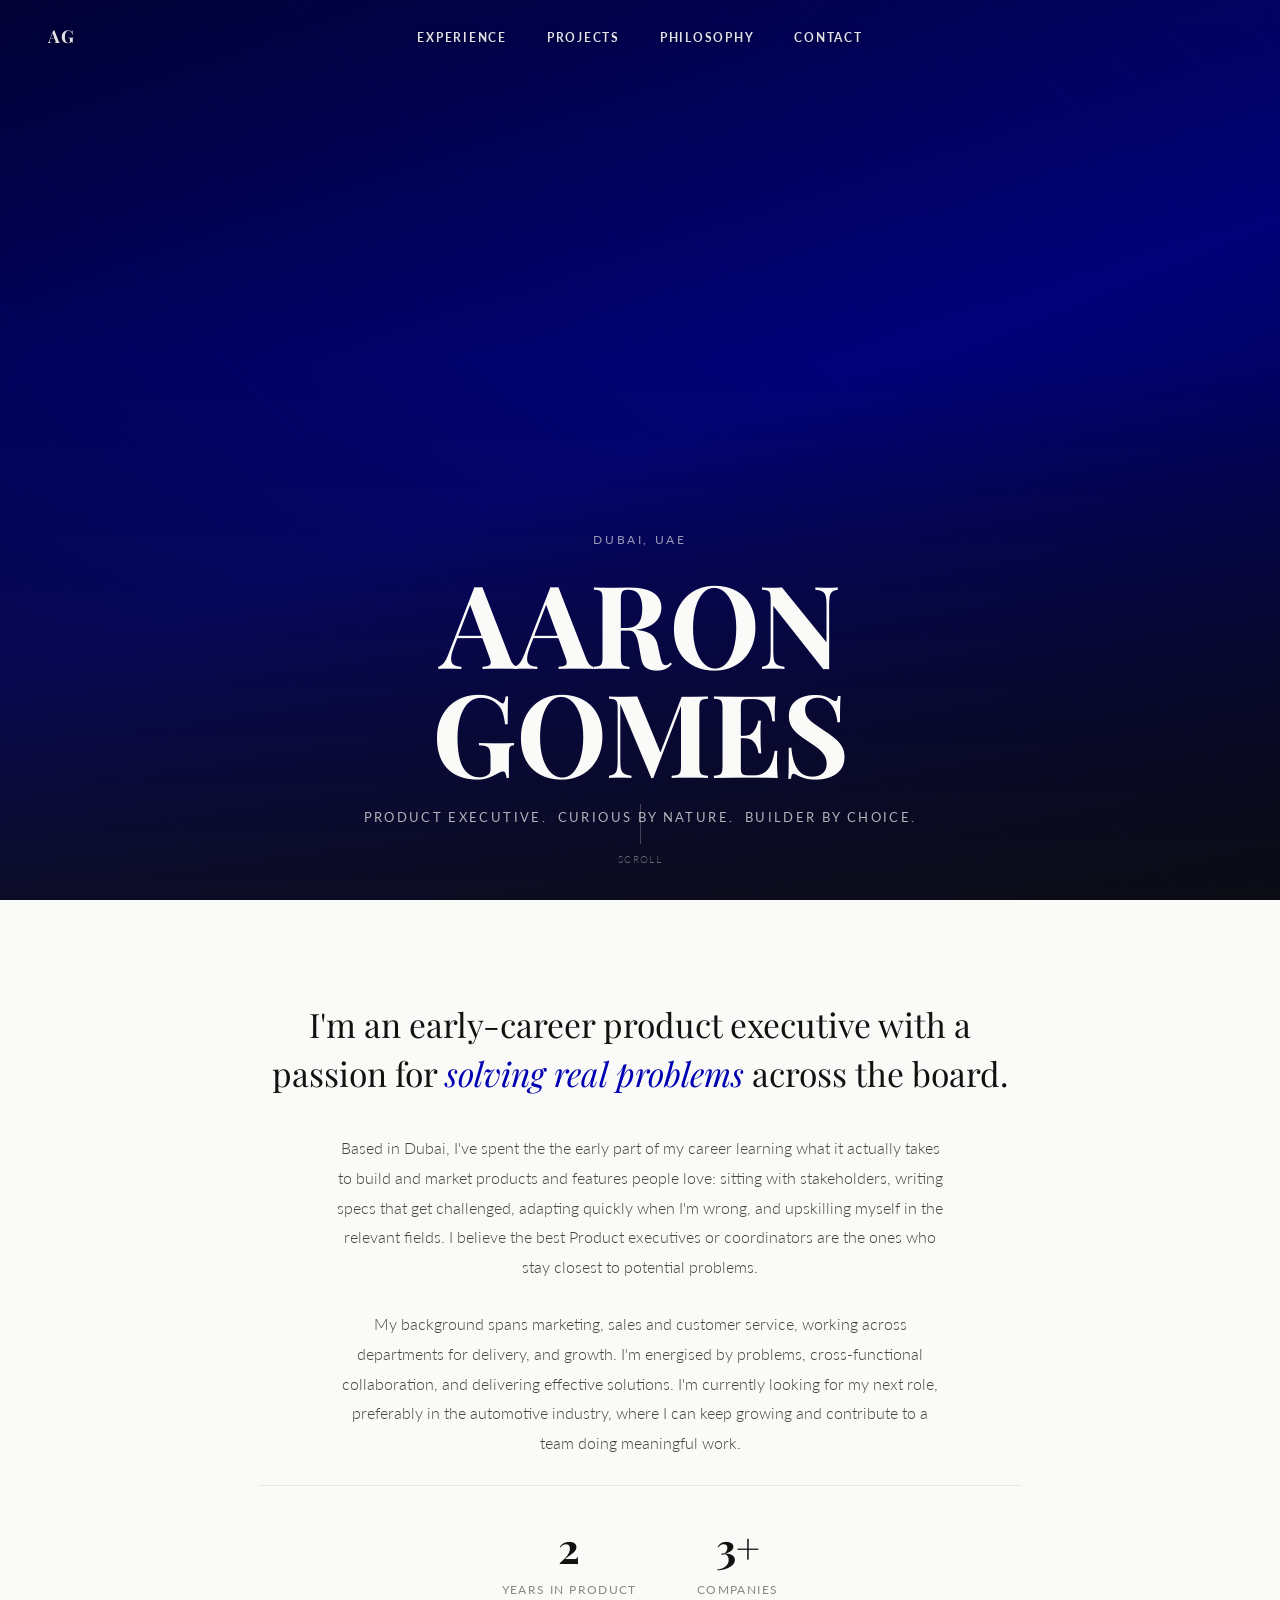
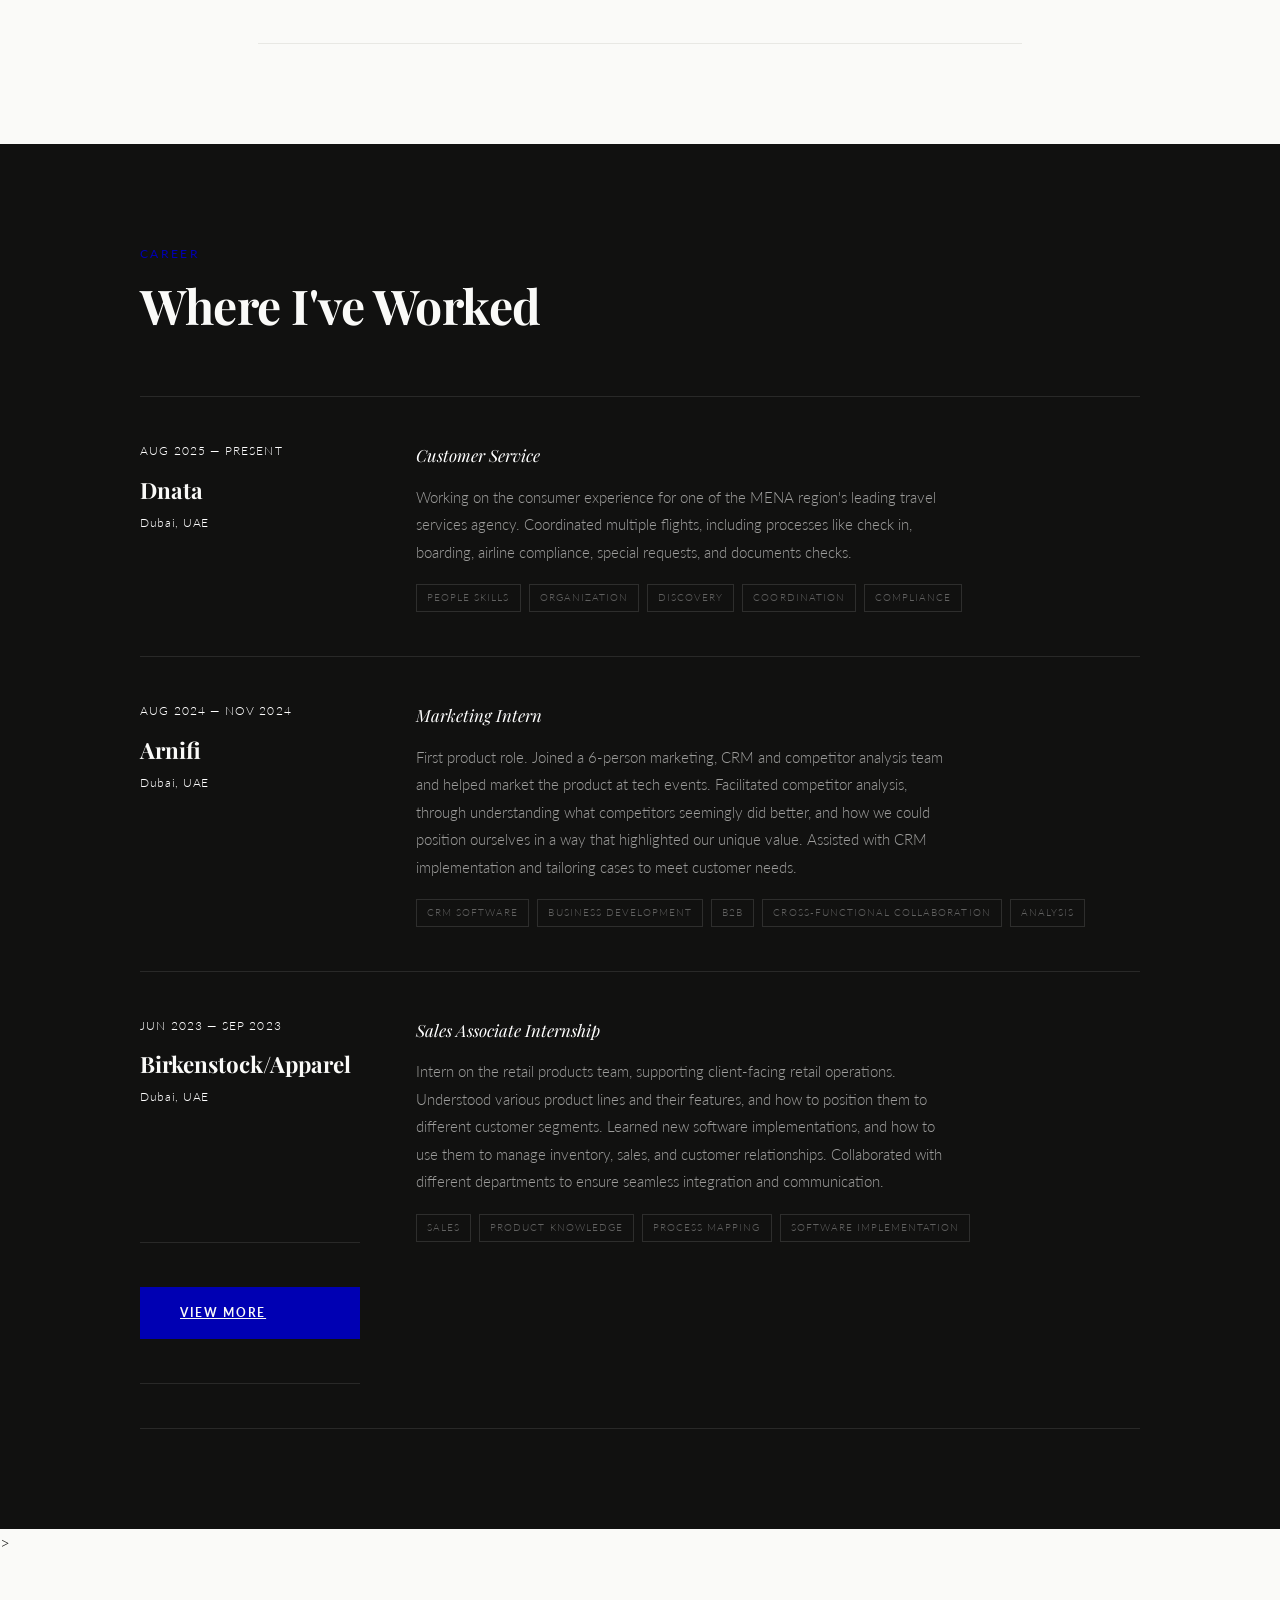
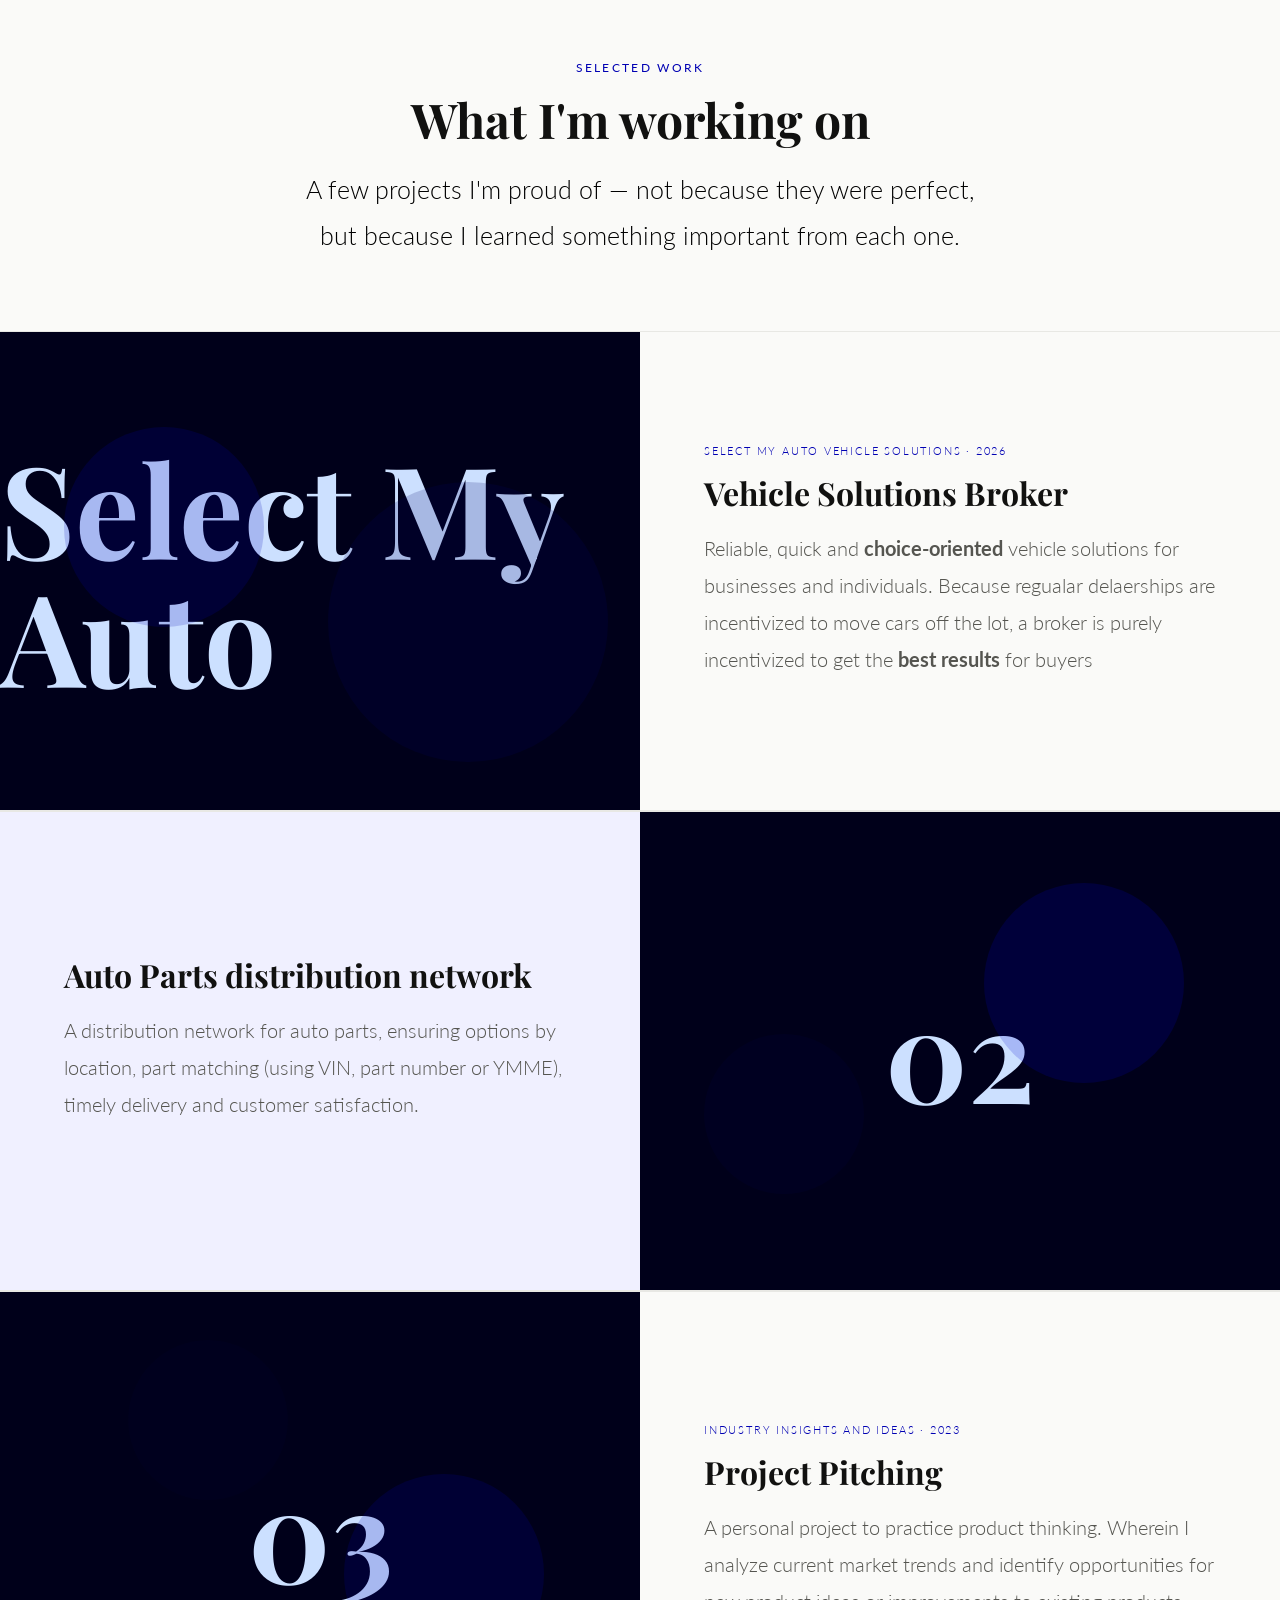
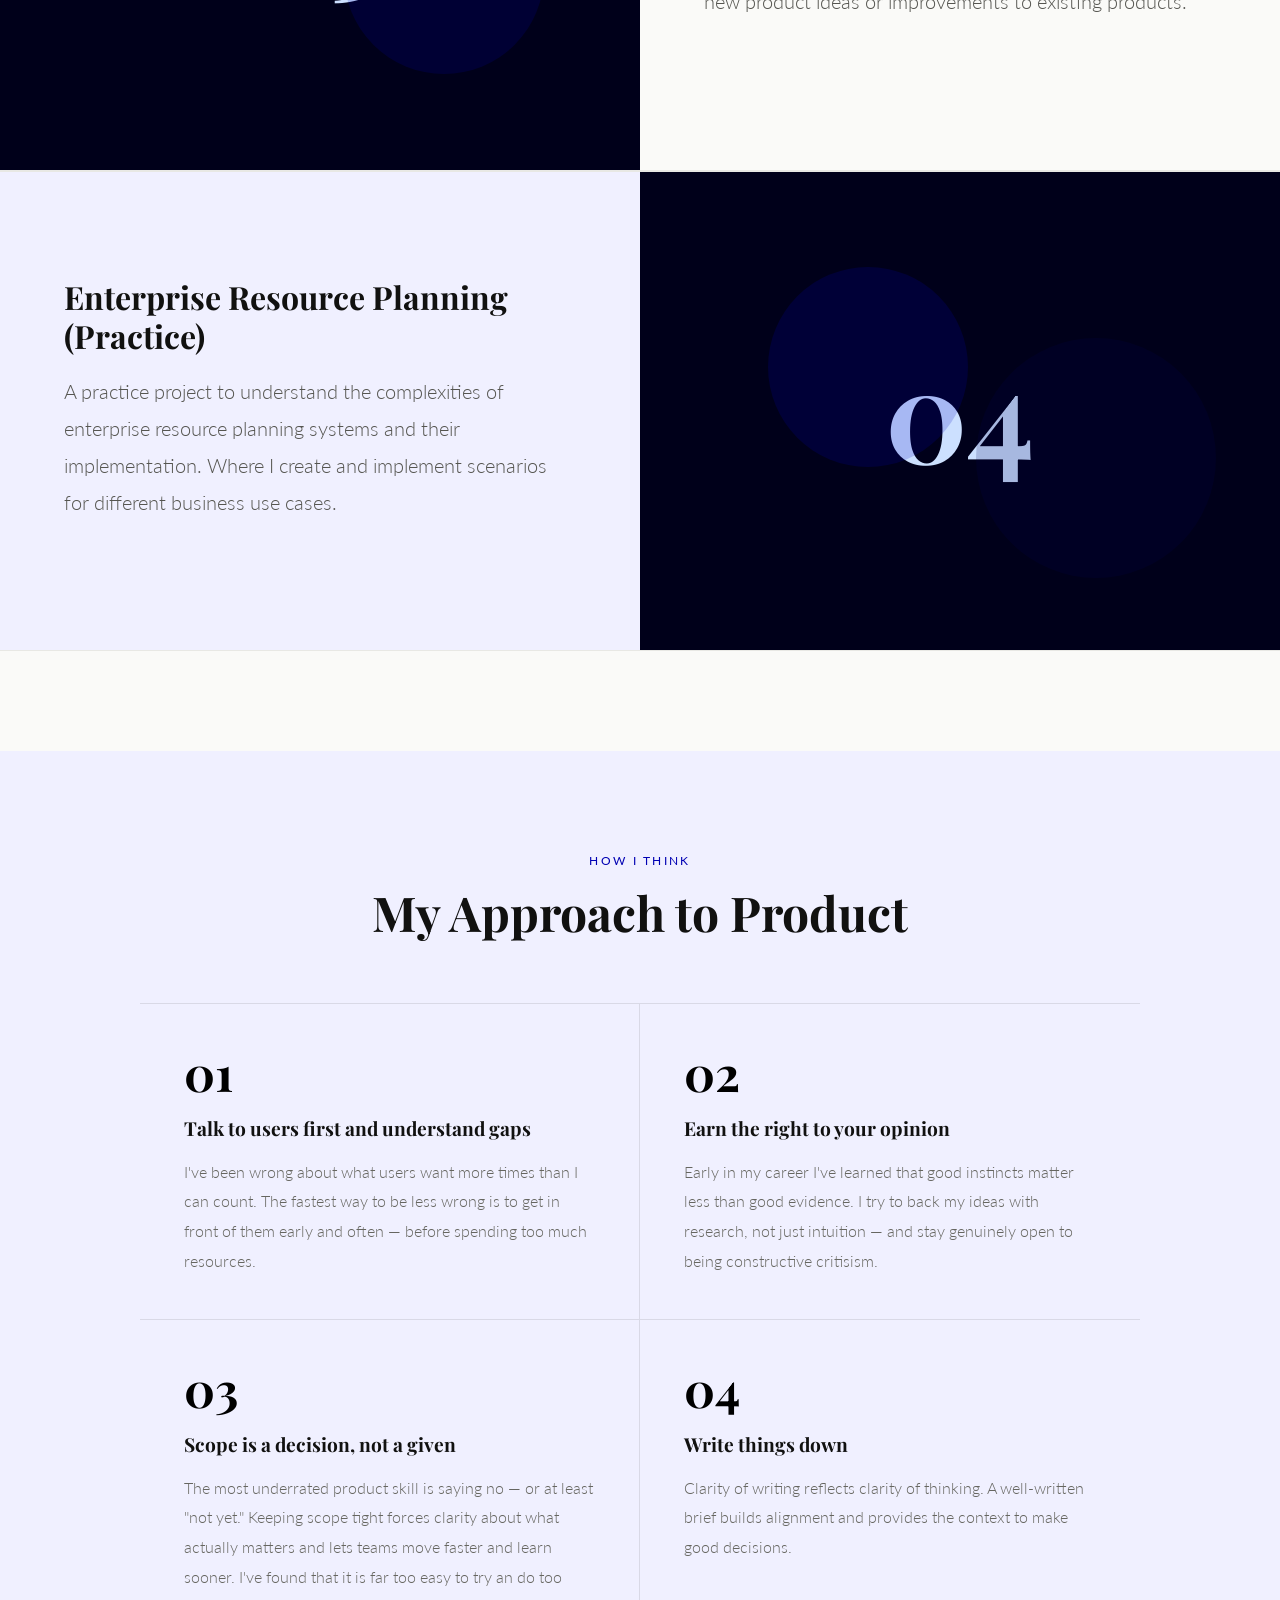
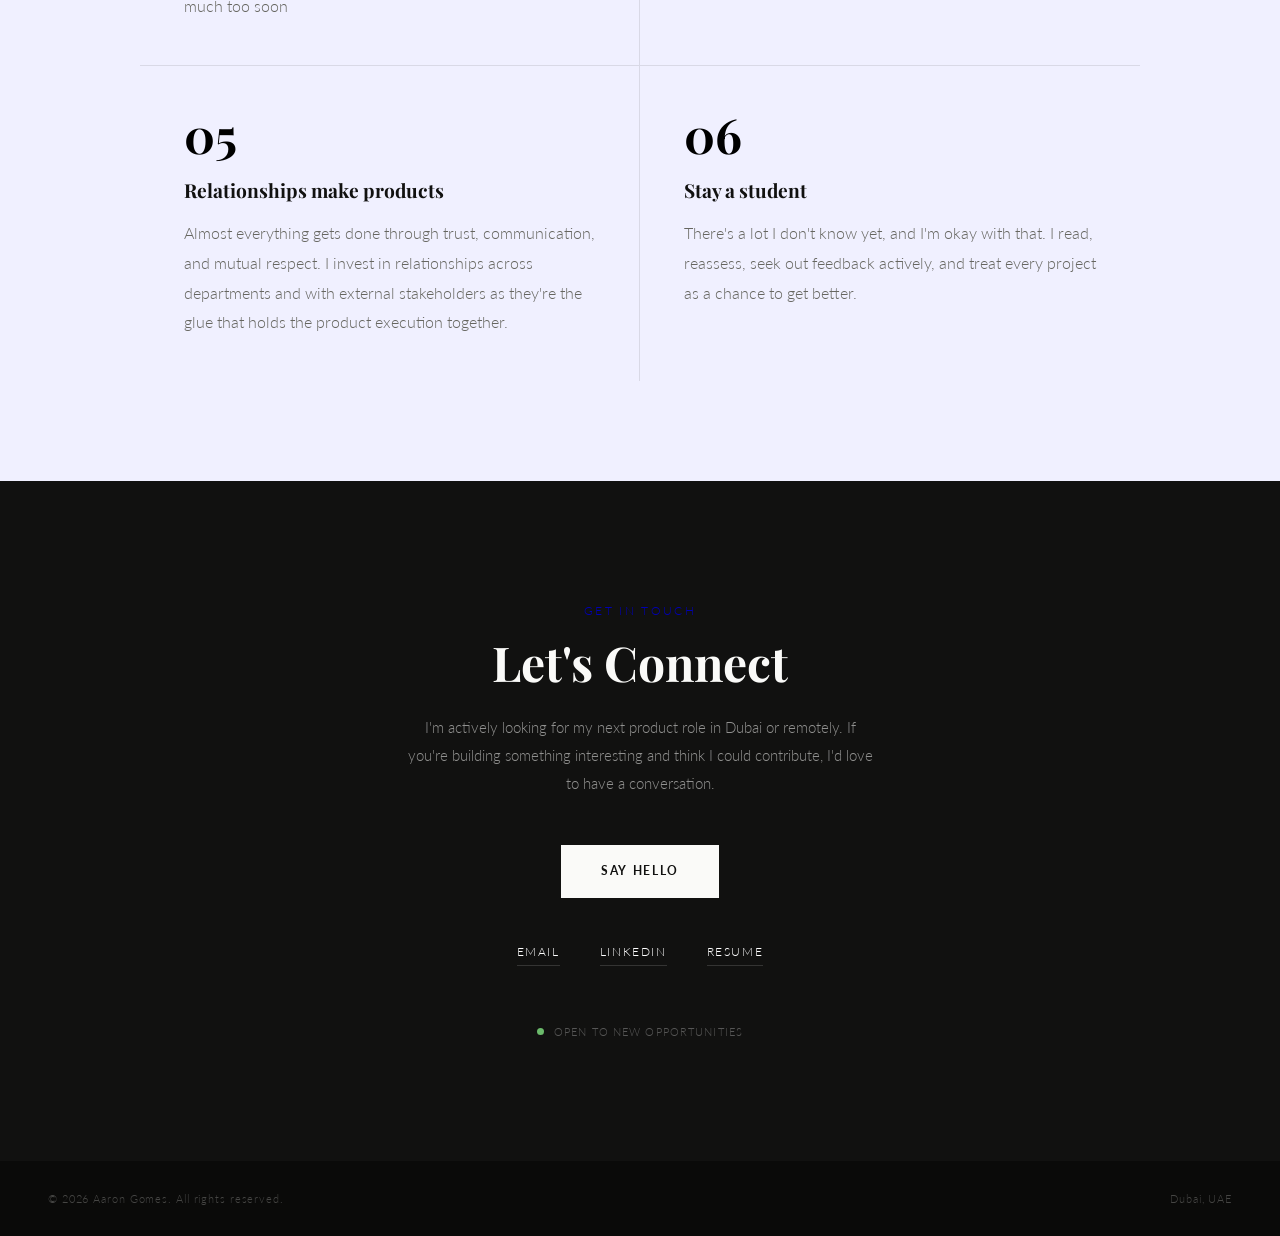
==== index.html @ a73a0cfd "Add files via upload" ====
<!DOCTYPE html>
<html lang="en">
<head>
  <meta charset="UTF-8">
  <meta name="viewport" content="width=device-width, initial-scale=1.0">
  <title>Aaron Gomes – Product Executive. Dubai, UAE.</title>
  <link href="https://fonts.googleapis.com/css2?family=Playfair+Display:ital,wght@0,400;0,700;1,400;1,700&family=Lato:wght@300;400;700&display=swap" rel="stylesheet">
  <link rel="stylesheet" href="style.css">
</head>
<body>

<!-- NAV -->
<nav id="site-nav">
  <a href="#" class="nav-home" aria-label="Back to top">AG</a>
  <ul class="nav-links">
    <li><a href="#experience">Experience</a></li>
    <li><a href="#work">Projects</a></li>
    <li><a href="#philosophy">Philosophy</a></li>
    <li><a href="#contact">Contact</a></li>
  </ul>
</nav>

<!-- HERO -->
<section id="hero">
  <div class="hero-pattern"></div>
  <div class="hero-bg"></div>
  <div class="hero-content">
    <p class="hero-eyebrow">Dubai, UAE</p>
    <h1 class="hero-name">AARON<br>GOMES</h1>
    <p class="hero-subtitle">Product Executive.&nbsp; Curious by nature.&nbsp; Builder by choice.</p>
  </div>
  <div class="hero-scroll">
    <div class="hero-scroll-line"></div>
    Scroll
  </div>
</section>

<!-- INTRO -->
<section id="intro">
  <p class="intro-lead">
    I'm an early-career product executive with a passion for <em>solving real problems</em> across the board.
  </p>
  <p class="intro-body">
    Based in Dubai, I've spent the the early part of my career learning what it actually takes to build and market products and features people love: 
    sitting with stakeholders, writing specs that get challenged, adapting quickly when I'm wrong, and upskilling myself in the relevant fields. 
    I believe the best Product executives or coordinators are the ones who stay closest to potential problems.
  </p>
  <p class="intro-body">
    My background spans marketing, sales and customer service, working across departments for delivery, and growth. I'm energised by problems, cross-functional collaboration, and delivering effective solutions. I'm currently looking for my next role, preferably in the automotive industry,  where I can keep growing and contribute to a team doing meaningful work.
  </p>
  <div class="intro-stats">
    <div>
      <span class="istat-num">2</span>
      <span class="istat-label">Years in product</span>
    </div>
    <div>
      <span class="istat-num">3+</span>
      <span class="istat-label">Companies</span>
    </div>
    
  </div>
</section>

<!-- EXPERIENCE -->
<section id="experience">
  <div class="inner">
    <p class="section-label">Career</p>
    <h2 class="section-heading">Where I've Worked</h2>

    <div class="exp-item">
      <div class="exp-meta">
        <p class="exp-period">Aug 2025 — Present</p>
        <p class="exp-company">Dnata</p>
        <p class="exp-location">Dubai, UAE</p>
      </div>
      <div class="exp-body">
        <p class="exp-role">Customer Service</p>
        <p class="exp-desc">
          Working on the consumer experience for one of the MENA region's leading travel services agency. 
          Coordinated multiple flights, including processes like check in, boarding, airline compliance, special requests, and documents checks. 
          </p>
        <div class="exp-tags">
          <span class="tag">People Skills</span>
          <span class="tag">Organization</span>
          <span class="tag">Discovery</span>
          <span class="tag">Coordination</span>
          <span class="tag">Compliance</span>
        </div>
      </div>
    </div>

    <div class="exp-item">
      <div class="exp-meta">
        <p class="exp-period">Aug 2024 — Nov 2024</p>
        <p class="exp-company">Arnifi</p>
        <p class="exp-location">Dubai, UAE</p>
      </div>
      <div class="exp-body">
        <p class="exp-role">Marketing Intern</p>
        <p class="exp-desc">First product role. Joined a 6-person marketing, CRM and competitor analysis team and helped market the product at tech events. 
          Facilitated competitor analysis, through understanding what competitors seemingly did better, and how we could position ourselves in a way that highlighted our unique value. 
          Assisted with CRM implementation and tailoring cases to meet customer needs.</p>
        <div class="exp-tags">
          <span class="tag">CRM software</span>
          <span class="tag">Business Development</span>
          <span class="tag">B2B</span>
          <span class="tag">Cross-functional Collaboration</span>
          <span class="tag">Analysis</span>
        </div>
      </div>
    </div>

    <div class="exp-item">
      <div class="exp-meta">
        <p class="exp-period">Jun 2023 — Sep 2023</p>
        <p class="exp-company">Birkenstock/Apparel</p>
        <p class="exp-location">Dubai, UAE</p>
      </div>
      <div class="exp-body">
        <p class="exp-role">Sales Associate Internship</p>
        <p class="exp-desc">Intern on the retail products team, supporting client-facing retail operations. Understood various product lines and their features, and how to position them to different customer segments.
          Learned new software implementations, and how to use them to manage inventory, sales, and customer relationships. 
          Collaborated with different departments to ensure seamless integration and communication.</p>
        <div class="exp-tags">
          <span class="tag">Sales</span>
          <span class="tag">Product Knowledge</span>
          <span class="tag">Process Mapping</span>
          <span class="tag">Software Implementation</span>
        </div>
      </div>
      <div class="exp-item">
            <a href="https://www.linkedin.com/in/aarongomes36/details/experience/"  target="_blank" class="btn-wide">View more</a>
      </div>
    </div>
  </div>
</section>

<!-- SELECTED WORK -->
><section id="work">
  <div class="section-intro">
    <p class="section-label">Selected Work</p>
    <h2 class="section-heading">What I'm working on</h2>
    <p style="font-size:0.93rem; color:black; line-height:1.85; font-size: 25px;">
      A few projects I'm proud of — not because they were perfect, but because I learned something important from each one.</p>
  </div>

  <!-- Item 1 -->
  <a href="C:\Users\aaron\Desktop\Web Design\Select My Auto\Code\index.html" target="_blank" class="work-link">
  <div class="work-item">
    <div class="work-visual" style="background: #00001a;">
      <div class="work-visual-inner">
        <div class="work-visual-num">Select My Auto</div>
        <div class="work-visual-accent" style="background: #0000b3; top: 20%; left: 10%;"></div>
        <div class="work-visual-accent" style="background: #000066; bottom: 10%; right: 5%; width:280px; height:280px;"></div>
      </div>
    </div>
    <div class="work-content">
      <p class="work-eyebrow">Select My Auto Vehicle Solutions · 2026</p>
      <h3 class="work-title">Vehicle Solutions Broker</h3>
      <p class="work-desc">Reliable, quick and <b>choice-oriented</b> vehicle solutions for businesses and individuals. 
        Because regualar delaerships are incentivized to move cars off the lot, a broker is purely incentivized to get the <b>best results</b> for buyers</p>
    </div>
  </div>
  </a>

  <!-- Item 2 -->
  <a href="" target="_blank" class="work-link">
  <div class="work-item reverse">
    <div class="work-visual" style="background: #00001a;">
      <div class="work-visual-inner">
        <div class="work-visual-num">02</div>
        <div class="work-visual-accent" style="background: #0000cc; top: 15%; right: 15%;"></div>
        <div class="work-visual-accent" style="background: #000044; bottom: 20%; left: 10%; width:160px; height:160px;"></div>
      </div>
    </div>
    <div class="work-content">
      <h3 class="work-title">Auto Parts distribution network</h3>
      <p class="work-desc">A distribution network for auto parts, ensuring options by location, part matching (using VIN, part number or YMME), timely delivery and customer satisfaction.</p>
    </div>
  </div>
  </a>

  <!-- Item 3 -->
  <a href="" target="_blank" class="work-link">
  <div class="work-item">
    <div class="work-visual" style="background: #00001a;">
      <div class="work-visual-inner">
        <div class="work-visual-num">03</div>
        <div class="work-visual-accent" style="background: #0000aa; bottom: 20%; right: 15%;"></div>
        <div class="work-visual-accent" style="background: #000033; top: 10%; left: 20%; width:160px; height:160px;"></div>
      </div>
    </div>
    <div class="work-content">
      <p class="work-eyebrow">Industry insights and ideas · 2023</p>
      <h3 class="work-title">Project Pitching</h3>
      <p class="work-desc">A personal project to practice product thinking. Wherein I analyze current market trends and identify opportunities for new product ideas or improvements to existing products.</p>
    </div>
  </div>
  </a>

  <!-- Item 4 -->
  <a href="" target="_blank" class="work-link">
  <div class="work-item reverse">
    <div class="work-visual" style="background: #00001a;">
      <div class="work-visual-inner">
        <div class="work-visual-num">04</div>
        <div class="work-visual-accent" style="background: #0000bb; top: 20%; left: 20%;"></div>
        <div class="work-visual-accent" style="background: #000055; bottom: 15%; right: 10%; width:240px; height:240px;"></div>
      </div>
    </div>
    <div class="work-content">
      <h3 class="work-title">Enterprise Resource Planning (Practice)</h3>
      <p class="work-desc">A practice project to understand the complexities of enterprise resource planning systems and their implementation. Where I create and implement scenarios for different business use cases.</p>
    </div>
  </div>
  </a>

</section>

<!-- PHILOSOPHY -->
<section id="philosophy">
  <div class="inner">
    <p class="section-label">How I Think</p>
    <h2 class="section-heading">My Approach to Product</h2>

    <div class="principles">
      <div class="principle">
        <div class="principle-num">01</div>
        <h3 class="principle-title">Talk to users first and understand gaps</h3>
        <p class="principle-body">I've been wrong about what users want more times than I can count. The fastest way to be less wrong is to get in front of them early and often — before spending too much resources.</p>
      </div>
      <div class="principle">
        <div class="principle-num">02</div>
        <h3 class="principle-title">Earn the right to your opinion</h3>
        <p class="principle-body">Early in my career I've learned that good instincts matter less than good evidence. I try to back my ideas with research, not just intuition — and stay genuinely open to being constructive critisism.</p>
      </div>
      <div class="principle">
        <div class="principle-num">03</div>
        <h3 class="principle-title">Scope is a decision, not a given</h3>
        <p class="principle-body">The most underrated product skill is saying no — or at least "not yet." Keeping scope tight forces clarity about what actually matters and lets teams move faster and learn sooner. I've found that it is far too easy to try an do too much too soon</p>
      </div>
      <div class="principle">
        <div class="principle-num">04</div>
        <h3 class="principle-title">Write things down</h3>
        <p class="principle-body">Clarity of writing reflects clarity of thinking. A well-written brief builds alignment and provides the context to make good decisions.</p>
      </div>
      <div class="principle">
        <div class="principle-num">05</div>
        <h3 class="principle-title">Relationships make products</h3>
        <p class="principle-body">Almost everything gets done through trust, communication, and mutual respect. I invest in relationships across departments and with external stakeholders as they're the glue that holds the product execution together.</p>
      </div>
      <div class="principle">
        <div class="principle-num">06</div>
        <h3 class="principle-title">Stay a student</h3>
        <p class="principle-body">There's a lot I don't know yet, and I'm okay with that. I read, reassess, seek out feedback actively, and treat every project as a chance to get better.</p>
      </div>
    </div>

  </div>
</section>

<!-- CONTACT -->
<section id="contact">
  <div class="inner">
    <p class="section-label">Get in Touch</p>
    <h2 class="section-heading">Let's Connect</h2>
    <p class="contact-body">I'm actively looking for my next product role in Dubai or remotely. If you're building something interesting and think I could contribute, I'd love to have a conversation.</p>

    <a href="mailto:aaron@aarongomes.com" class="btn-cta">Say hello</a>

    <div class="contact-links-row" style="margin-top: 44px;">
      <a href="mailto:aarongomes2003@gmail.com" class="contact-link">Email</a>
      <a href="https://www.linkedin.com/in/aarongomes36/" class="contact-link" target="_blank">LinkedIn</a>
      <a href="AaronG-Prodexec-2.pdf" class="contact-link" target="_blank">Resume</a>
    </div>

    <div class="avail-row">
      <span class="avail-dot"></span>
      Open to new opportunities
    </div>
  </div>
</section>

<!-- FOOTER -->
<footer>
  <span>© 2026 Aaron Gomes. All rights reserved.</span>
  <span>Dubai, UAE</span>
</footer>

<!-- SCROLL TO TOP -->
<button id="scroll-top" aria-label="Scroll to top">
  <svg viewBox="0 0 24 24" xmlns="http://www.w3.org/2000/svg">
    <polyline points="18 15 12 9 6 15"></polyline>
  </svg>
</button>

<script src="main.js"></script>
</body>
</html>
---- style.css ----
/* ─────────────────────────────────────────
   Aaron Gomes — Portfolio Stylesheet
   ───────────────────────────────────────── */

/* ─── RESET & ROOT ─── */
*, *::before, *::after { box-sizing: border-box; margin: 0; padding: 0; }

:root {
  --black: #111110;
  --white: #fafaf8;
  --gray: #888884;
  --light-gray: #e8e8e4;
  --accent: #0000b3;
  --serif: 'Playfair Display', Georgia, serif;
  --sans: 'Lato', system-ui, sans-serif;
}

html { scroll-behavior: smooth; }

body {
  background: var(--white);
  color: var(--black);
  font-family: var(--sans);
  font-weight: 300;
  line-height: 1.7;
  font-size: 17px;
}

/* ─── NAV ─── */
#site-nav {
  position: fixed;
  top: 0; left: 0; right: 0;
  z-index: 200;
  display: flex;
  align-items: center;
  justify-content: center;
  padding: 22px 48px;
  background: transparent;
  border-bottom: none;
  transition: background 0.4s, padding 0.3s, border-color 0.4s;
}

#site-nav.scrolled {
  background: rgba(250,250,248,0.95);
  backdrop-filter: blur(10px);
  border-bottom: 1px solid rgba(17,17,16,0.07);
  padding: 16px 48px;
}

.nav-home {
  position: absolute;
  left: 48px;
  font-family: var(--serif);
  font-size: 1.1rem;
  font-weight: 700;
  letter-spacing: 0.06em;
  color: rgba(250,250,248,0.9);
  text-decoration: none;
  text-shadow: 0 1px 6px rgba(0,0,0,0.5);
  transition: color 0.2s;
}

.nav-home:hover { color: #fff; }

#site-nav.scrolled .nav-home {
  color: var(--black);
  text-shadow: none;
}

#site-nav.scrolled .nav-home:hover { color: var(--accent); }

.nav-links {
  display: flex;
  gap: 40px;
  list-style: none;
}

.nav-links a {
  font-family: var(--sans);
  font-size: 0.78rem;
  font-weight: 700;
  letter-spacing: 0.14em;
  text-transform: uppercase;
  color: rgba(250,250,248,0.9);
  text-decoration: none;
  transition: color 0.2s, opacity 0.2s;
  text-shadow: 0 1px 6px rgba(0,0,0,0.5);
}

.nav-links a:hover { color: #fff; }

#site-nav.scrolled .nav-links a {
  color: var(--black);
  opacity: 0.6;
  text-shadow: none;
}

#site-nav.scrolled .nav-links a:hover { opacity: 1; }

/* ─── HERO ─── */
#hero {
  position: relative;
  height: 100vh;
  min-height: 600px;
  display: flex;
  flex-direction: column;
  align-items: center;
  justify-content: flex-end;
  padding-bottom: 72px;
  text-align: center;
  overflow: hidden;
  background: var(--black);
}

.hero-bg {
  position: absolute;
  inset: 0;
  background: linear-gradient(
    to bottom,
    rgba(17,17,16,0.1) 0%,
    rgba(17,17,16,0.05) 40%,
    rgba(17,17,16,0.7) 100%
  );
  z-index: 1;
}

.hero-pattern {
  position: absolute;
  inset: 0;
  z-index: 0;
  background:
    repeating-linear-gradient(
      45deg,
      rgba(0,0,179,0.08) 0px,
      rgba(0,0,179,0.08) 1px,
      transparent 1px,
      transparent 60px
    ),
    repeating-linear-gradient(
      -45deg,
      rgba(0,0,179,0.05) 0px,
      rgba(0,0,179,0.05) 1px,
      transparent 1px,
      transparent 60px
    ),
    linear-gradient(160deg, #00003a 0%, #000080 50%, #000020 100%);
}

.hero-content {
  position: relative;
  z-index: 2;
}

.hero-eyebrow {
  font-family: var(--sans);
  font-size: 0.75rem;
  font-weight: 400;
  letter-spacing: 0.22em;
  text-transform: uppercase;
  color: rgba(250,250,248,0.6);
  margin-bottom: 16px;
}

.hero-name {
  font-family: var(--serif);
  font-size: clamp(3.8rem, 9vw, 8rem);
  font-weight: 700;
  color: var(--white);
  line-height: 0.95;
  letter-spacing: -0.01em;
  margin-bottom: 20px;
}

.hero-subtitle {
  font-family: var(--sans);
  font-size: 0.82rem;
  font-weight: 400;
  letter-spacing: 0.18em;
  text-transform: uppercase;
  color: rgba(250,250,248,0.7);
}

.hero-scroll {
  position: absolute;
  bottom: 32px;
  left: 50%;
  transform: translateX(-50%);
  z-index: 2;
  display: flex;
  flex-direction: column;
  align-items: center;
  gap: 8px;
  color: rgba(250,250,248,0.4);
  font-family: var(--sans);
  font-size: 0.6rem;
  letter-spacing: 0.14em;
  text-transform: uppercase;
}

.hero-scroll-line {
  width: 1px;
  height: 40px;
  background: rgba(250,250,248,0.25);
  animation: scrollPulse 2s ease-in-out infinite;
}

@keyframes scrollPulse {
  0%,100% { opacity: 0.25; transform: scaleY(1); }
  50%      { opacity: 0.7;  transform: scaleY(0.6); }
}

/* ─── INTRO ─── */
#intro {
  max-width: 860px;
  margin: 0 auto;
  padding: 100px 48px;
  text-align: center;
}

.intro-lead {
  font-family: var(--serif);
  font-size: clamp(1.5rem, 3vw, 2.1rem);
  font-weight: 400;
  line-height: 1.45;
  color: var(--black);
  margin-bottom: 36px;
}

.intro-lead em { font-style: italic; color: var(--accent); }

.intro-body {
  font-size: 1rem;
  line-height: 1.85;
  color: #444440;
  max-width: 68ch;
  margin: 0 auto 28px;
}

.intro-stats {
  display: flex;
  justify-content: center;
  gap: 60px;
  padding: 40px 0;
  border-top: 1px solid var(--light-gray);
  border-bottom: 1px solid var(--light-gray);
}

.istat-num {
  font-family: var(--serif);
  font-size: 2.6rem;
  font-weight: 700;
  color: var(--black);
  display: block;
  line-height: 1;
  margin-bottom: 6px;
}

.istat-label {
  font-size: 0.72rem;
  font-weight: 400;
  letter-spacing: 0.12em;
  text-transform: uppercase;
  color: var(--gray);
}

/* ─── EXPERIENCE ─── */
#experience {
  background: var(--black);
  color: var(--white);
  padding: 100px 48px;
}

#experience .inner {
  max-width: 1000px;
  margin: 0 auto;
}

#experience .section-label {
  font-family: var(--sans);
  font-size: 0.72rem;
  font-weight: 400;
  letter-spacing: 0.2em;
  text-transform: uppercase;
  color: var(--accent);
  margin-bottom: 16px;
}

#experience .section-heading {
  font-family: var(--serif);
  font-size: clamp(2rem, 4vw, 3rem);
  font-weight: 700;
  line-height: 1.1;
  letter-spacing: -0.01em;
  color: var(--white);
  margin-bottom: 64px;
  max-width: 14ch;
}

.exp-item {
  display: grid;
  grid-template-columns: 220px 1fr;
  gap: 0 56px;
  padding: 44px 0;
  border-top: 1px solid rgba(250,250,248,0.1);
}

.exp-item:last-child { border-bottom: 1px solid rgba(250,250,248,0.1); }

.exp-period {
  font-size: 0.72rem;
  letter-spacing: 0.1em;
  text-transform: uppercase;
  color: white;
  margin-bottom: 10px;
}

.exp-company {
  font-family: var(--serif);
  font-size: 1.4rem;
  font-weight: 700;
  color: var(--white);
  margin-bottom: 4px;
}

.exp-location {
  font-size: 0.72rem;
  letter-spacing: 0.06em;
  color: white;
}

.exp-role {
  font-family: var(--serif);
  font-size: 1.05rem;
  font-style: italic;
  color: white;
  margin-bottom: 14px;
}

.exp-desc {
  font-size: 0.93rem;
  line-height: 1.85;
  color: rgba(250,250,248,0.6);
  margin-bottom: 18px;
  max-width: 60ch;
}

.exp-tags {
  display: flex;
  flex-wrap: wrap;
  gap: 8px;
}

.tag {
  font-size: 0.65rem;
  letter-spacing: 0.1em;
  text-transform: uppercase;
  color: rgba(250,250,248,0.35);
  border: 1px solid rgba(250,250,248,0.12);
  padding: 4px 10px;
}

/* ─── WORK ─── */
#work { padding: 100px 0; }

a.work-link {
  display: block;
  text-decoration: none;
  color: inherit;
  cursor: pointer;
}

a.work-link:hover .work-visual-num { color: rgba(249, 248, 250, 0.289); }
a.work-link:hover .work-title { color: var(--accent); }

#work .section-intro {
  max-width: 800px;
  margin: 0 auto 72px;
  padding: 0 48px;
  text-align: center;
}

#work .section-label {
  font-family: var(--sans);
  font-size: 0.72rem;
  font-weight: 400;
  letter-spacing: 0.2em;
  text-transform: uppercase;
  color: var(--accent);
  margin-bottom: 16px;
}

#work .section-heading {
  font-family: var(--serif);
  font-size: clamp(2rem, 4vw, 3rem);
  font-weight: 700;
  line-height: 1.1;
  margin-bottom: 20px;
}

.work-item {
  display: grid;
  grid-template-columns: 1fr 1fr;
  min-height: 480px;
  border-top: 1px solid var(--light-gray);
}

.work-item:last-child { border-bottom: 1px solid var(--light-gray); }

.work-item.reverse { direction: rtl; }
.work-item.reverse > * { direction: ltr; }

.work-visual {
  background: var(--black);
  position: relative;
  overflow: hidden;
  min-height: 380px;
}

.work-visual-inner {
  position: absolute;
  inset: 0;
  display: flex;
  align-items: center;
  justify-content: center;
}

.work-visual-num {
  font-family: var(--serif);
  font-size: 8rem;
  font-weight: 700;
  color: #cce0ff;
  line-height: 1;
  user-select: none;
}

.work-visual-accent {
  position: absolute;
  width: 200px;
  height: 200px;
  border-radius: 50%;
  opacity: 0.18;
}

.work-content {
  padding: 56px 64px;
  display: flex;
  flex-direction: column;
  justify-content: center;
  background: var(--white);
}

.work-item.reverse .work-content { background: #f0f0ff; }

.work-eyebrow {
  font-size: 0.7rem;
  letter-spacing: 0.16em;
  text-transform: uppercase;
  color: var(--accent);
  margin-bottom: 14px;
}

.work-title {
  font-family: var(--serif);
  font-size: clamp(1.5rem, 2.5vw, 2rem);
  font-weight: 700;
  line-height: 1.2;
  margin-bottom: 18px;
  color: var(--black);
}

.work-desc {
  font-size: 20px;
  line-height: 1.85;
  color: #555550;
  margin-bottom: 22px;
  max-width: 44ch;
}

.work-impact {
  font-family: var(--serif);
  font-size: 0.98rem;
  font-style: italic;
  color: var(--black);
  border-left: 2px solid var(--accent);
  padding-left: 16px;
  line-height: 1.5;
}

/* ─── PHILOSOPHY ─── */
#philosophy {
  padding: 100px 48px;
  background: #f0f0ff;
}

#philosophy .inner {
  max-width: 1000px;
  margin: 0 auto;
}

#philosophy .section-label {
  font-family: var(--sans);
  font-size: 0.72rem;
  font-weight: 400;
  letter-spacing: 0.2em;
  text-transform: uppercase;
  color: var(--accent);
  margin-bottom: 16px;
  text-align: center;
}

#philosophy .section-heading {
  font-family: var(--serif);
  font-size: clamp(2rem, 4vw, 3rem);
  font-weight: 700;
  line-height: 1.1;
  text-align: center;
  margin-bottom: 64px;
}

.principles {
  display: grid;
  grid-template-columns: repeat(2, 1fr);
  gap: 0;
}

.principle {
  padding: 44px;
  border-top: 1px solid rgba(17,17,16,0.1);
  border-right: 1px solid rgba(17,17,16,0.1);
}

.principle:nth-child(2n) { border-right: none; }

.principle-num {
  font-family: var(--serif);
  font-size: 3rem;
  font-weight: 700;
  color: black;
  line-height: 1;
  margin-bottom: 16px;
}

.principle-title {
  font-family: var(--serif);
  font-size: 1.2rem;
  font-weight: 700;
  margin-bottom: 12px;
  color: var(--black);
}

.principle-body {
  font-size: 1rem;
  line-height: 1.85;
  color: #666660;
}

/* ─── CONTACT ─── */
#contact {
  padding: 120px 48px;
  text-align: center;
  background: var(--black);
  color: var(--white);
}

#contact .inner { max-width: 700px; margin: 0 auto; }

#contact .section-label {
  font-size: 0.72rem;
  letter-spacing: 0.2em;
  text-transform: uppercase;
  color: var(--accent);
  margin-bottom: 16px;
}

#contact .section-heading {
  font-family: var(--serif);
  font-size: clamp(2rem, 4vw, 3rem);
  font-weight: 700;
  line-height: 1.1;
  color: var(--white);
  margin-bottom: 24px;
}

#contact .contact-body {
  font-size: 0.95rem;
  line-height: 1.85;
  color: rgba(250,250,248,0.55);
  margin-bottom: 48px;
  max-width: 52ch;
  margin-left: auto;
  margin-right: auto;
}

.contact-links-row {
  display: flex;
  justify-content: center;
  gap: 40px;
  flex-wrap: wrap;
  margin-bottom: 56px;
}

.contact-link {
  font-size: 0.72rem;
  letter-spacing: 0.14em;
  text-transform: uppercase;
  color: white;
  text-decoration: none;
  transition: color 0.2s;
  padding-bottom: 4px;
  border-bottom: 1px solid rgba(250,250,248,0.15);
}

.contact-link:hover { color: var(--white); border-bottom-color: var(--white); }

.btn-wide{
  display: inline-block;
  font-family: var(--sans);
  font-size: 0.75rem;
  font-weight: 700;
  letter-spacing: 0.14em;
  text-transform: uppercase;
  color: var(--white);
  background: var(--accent);
  padding: 16px 40px;
  
}

.btn-cta {
  display: inline-block;
  font-family: var(--sans);
  font-size: 0.75rem;
  font-weight: 700;
  letter-spacing: 0.14em;
  text-transform: uppercase;
  color: var(--black);
  background: var(--white);
  padding: 16px 40px;
  text-decoration: none;
  transition: background 0.25s, color 0.25s;
}

.btn-cta:hover { background: var(--accent); color: var(--white); }

.avail-row {
  margin-top: 36px;
  display: flex;
  align-items: center;
  justify-content: center;
  gap: 10px;
  font-size: 0.7rem;
  letter-spacing: 0.1em;
  text-transform: uppercase;
  color: rgba(250,250,248,0.3);
}

.avail-dot {
  width: 7px; height: 7px;
  border-radius: 50%;
  background: #6bba6b;
  animation: blink 2.4s ease-in-out infinite;
}

@keyframes blink { 0%,100% { opacity: 1; } 50% { opacity: 0.3; } }

/* ─── SCROLL TO TOP ─── */
#scroll-top {
  position: fixed;
  bottom: 36px;
  right: 36px;
  z-index: 300;
  width: 44px;
  height: 44px;
  background: #0000b3;
  color: var(--white);
  border: none;
  cursor: pointer;
  display: flex;
  align-items: center;
  justify-content: center;
  opacity: 0;
  transform: translateY(12px);
  transition: opacity 0.3s, transform 0.3s, background 0.2s;
  pointer-events: none;
}

#scroll-top.visible {
  opacity: 1;
  transform: translateY(0);
  pointer-events: auto;
}

#scroll-top:hover { background: var(--accent); }

#scroll-top svg {
  width: 16px;
  height: 16px;
  stroke: currentColor;
  stroke-width: 2;
  fill: none;
  stroke-linecap: round;
  stroke-linejoin: round;
}

/* ─── FOOTER ─── */
footer {
  background: #0a0a09;
  padding: 28px 48px;
  display: flex;
  justify-content: space-between;
  align-items: center;
  color: rgba(250,250,248,0.25);
  font-size: 0.7rem;
  letter-spacing: 0.08em;
}

/* ─── RESPONSIVE ─── */
@media (max-width: 860px) {
  #site-nav { padding: 16px 24px; justify-content: flex-end; }
  .nav-links { gap: 20px; }
  #intro { padding: 72px 24px; }
  .intro-stats { gap: 28px; flex-wrap: wrap; }
  #experience { padding: 72px 24px; }
  .exp-item { grid-template-columns: 1fr; gap: 16px; }
  #work .section-intro { padding: 0 24px; }
  .work-item { grid-template-columns: 1fr; }
  .work-item.reverse { direction: ltr; }
  .work-visual { min-height: 240px; }
  .work-content { padding: 40px 28px; }
  #philosophy { padding: 72px 24px; }
  .principles { grid-template-columns: 1fr; }
  .principle { border-right: none; }
  #contact { padding: 80px 24px; }
  footer { padding: 24px; flex-direction: column; gap: 8px; text-align: center; }
}
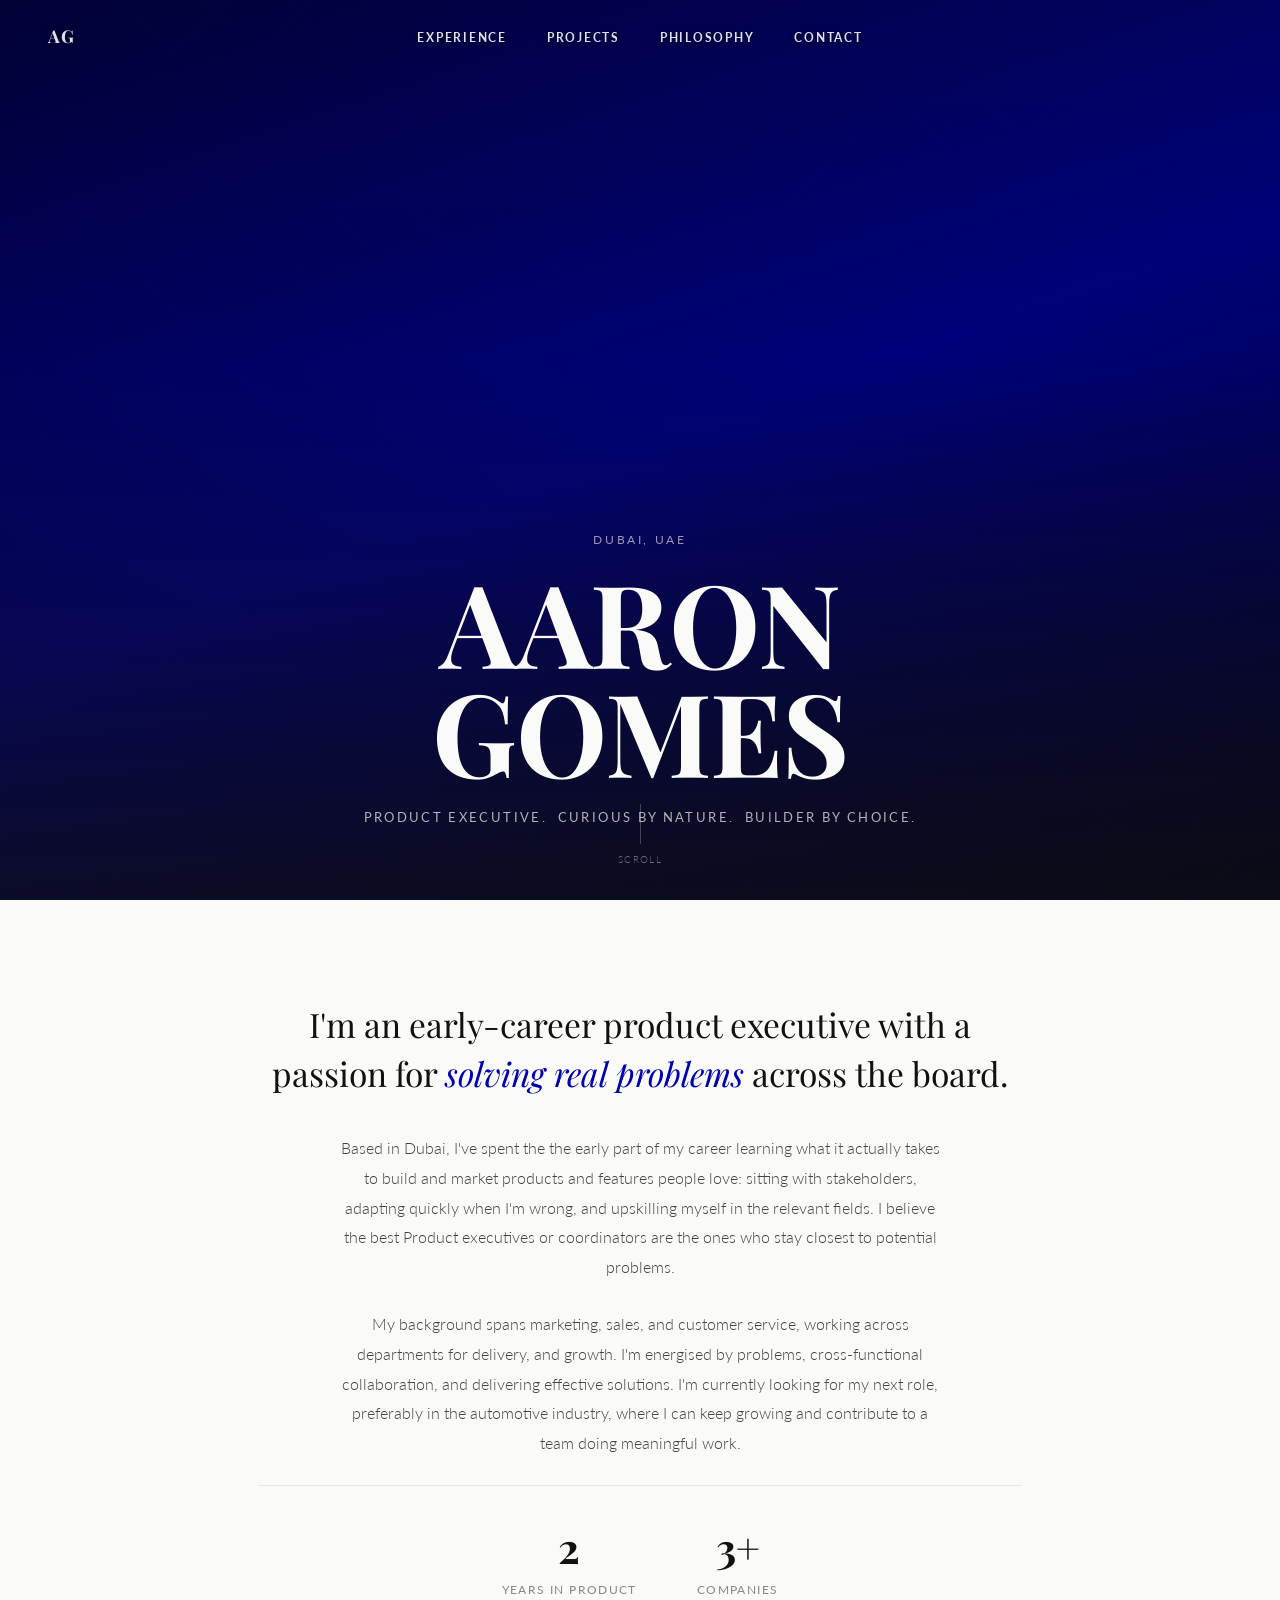
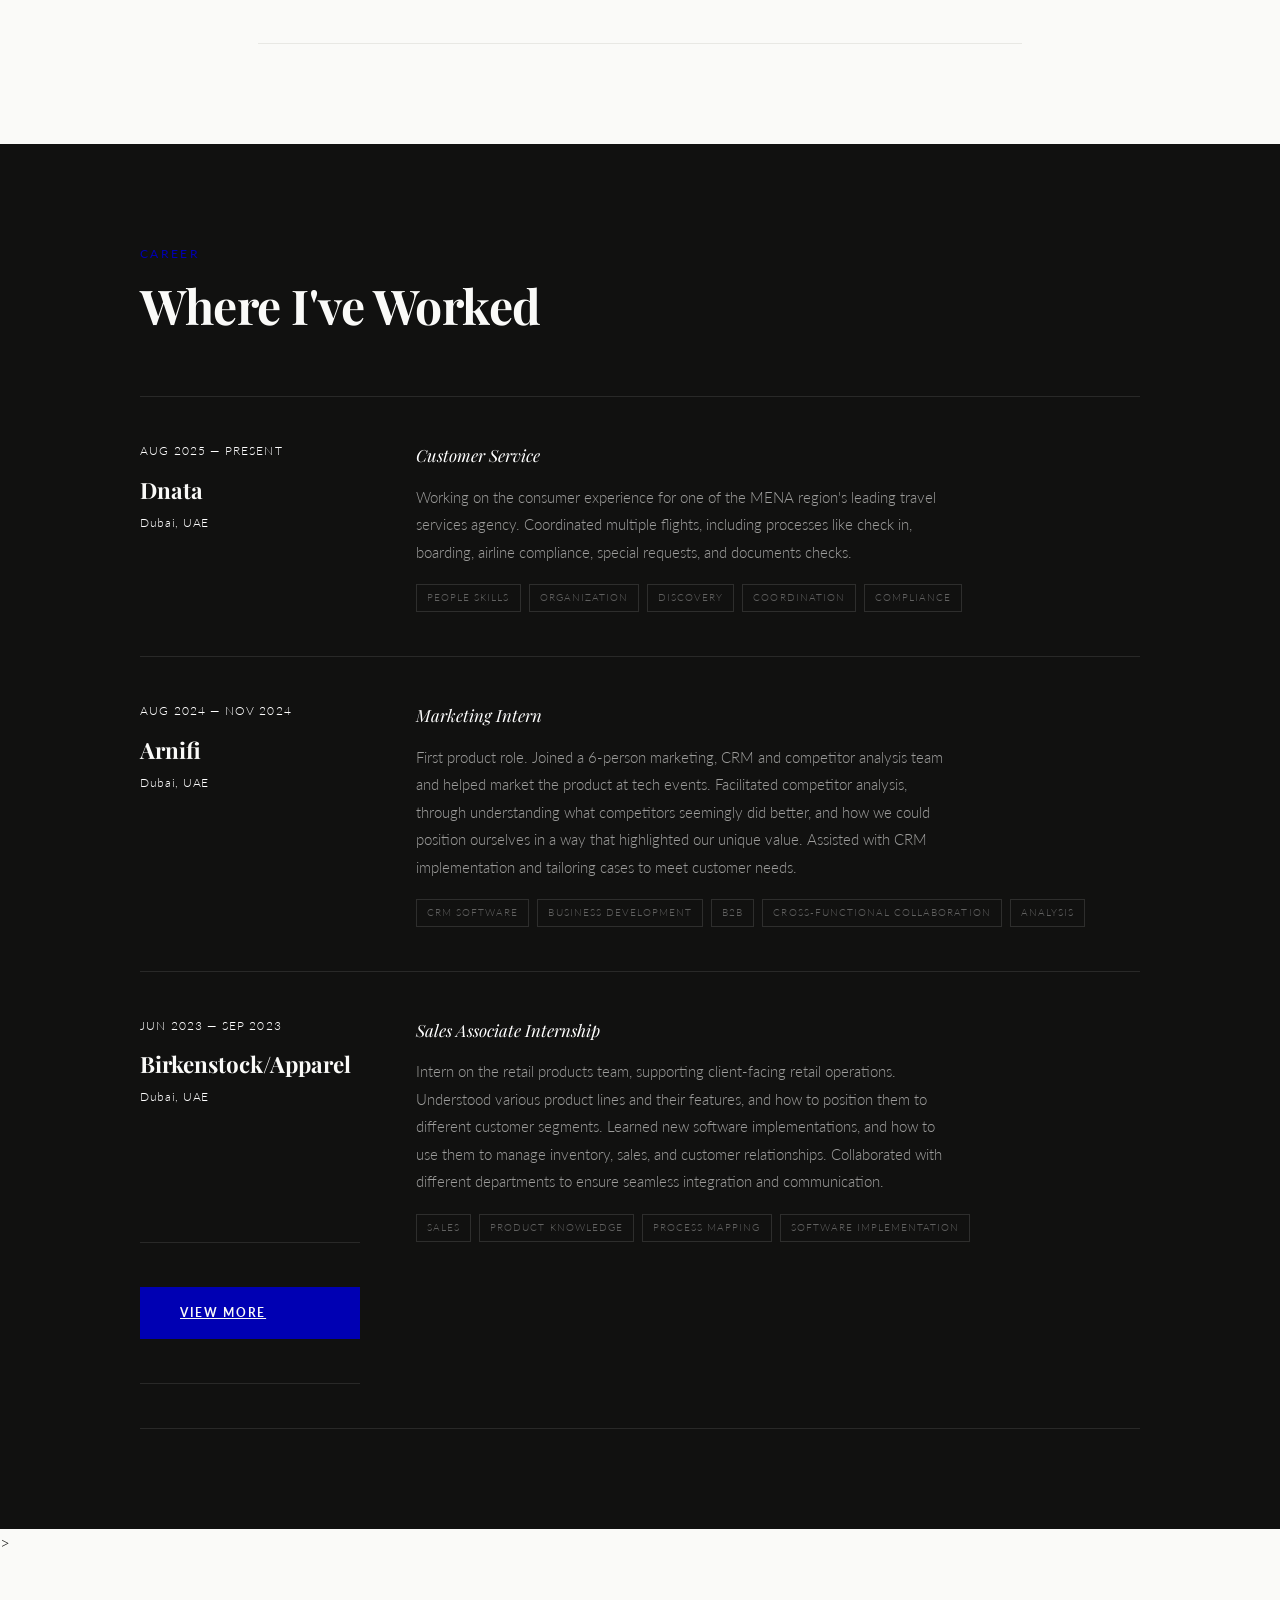
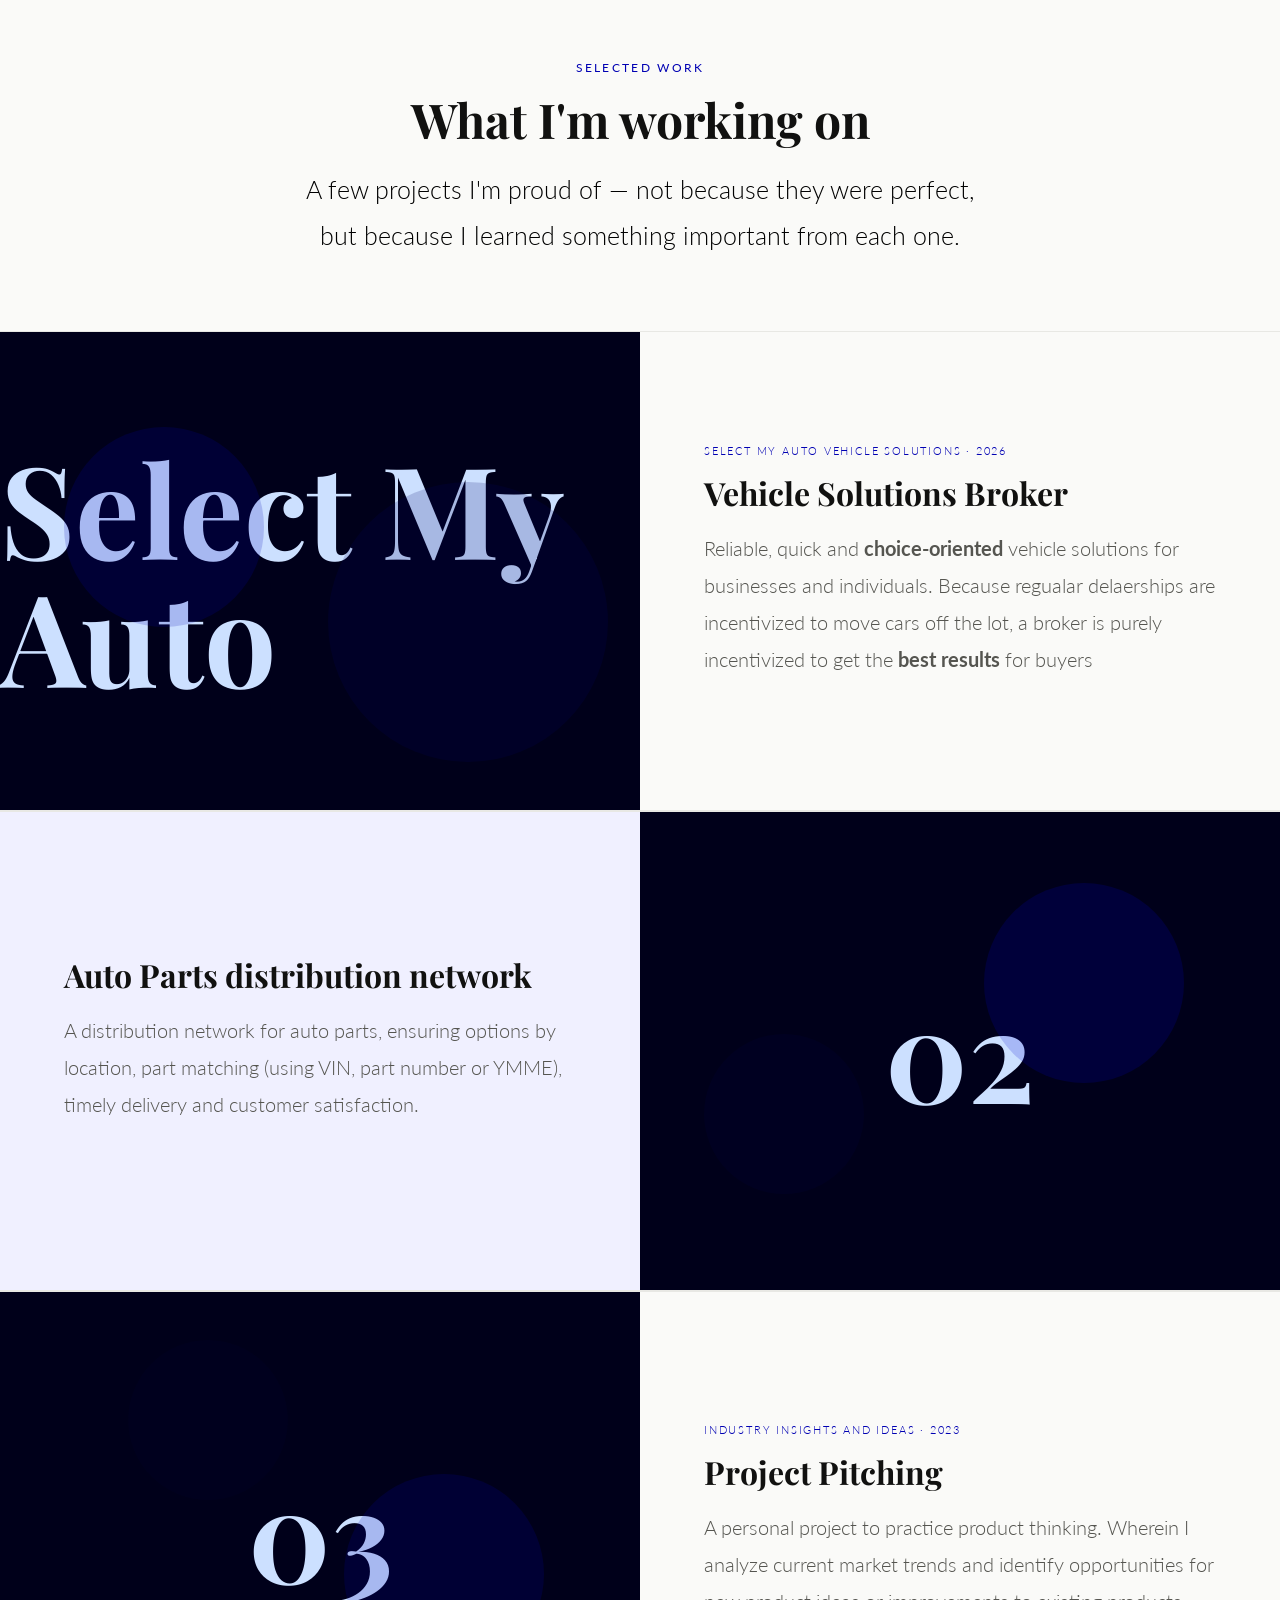
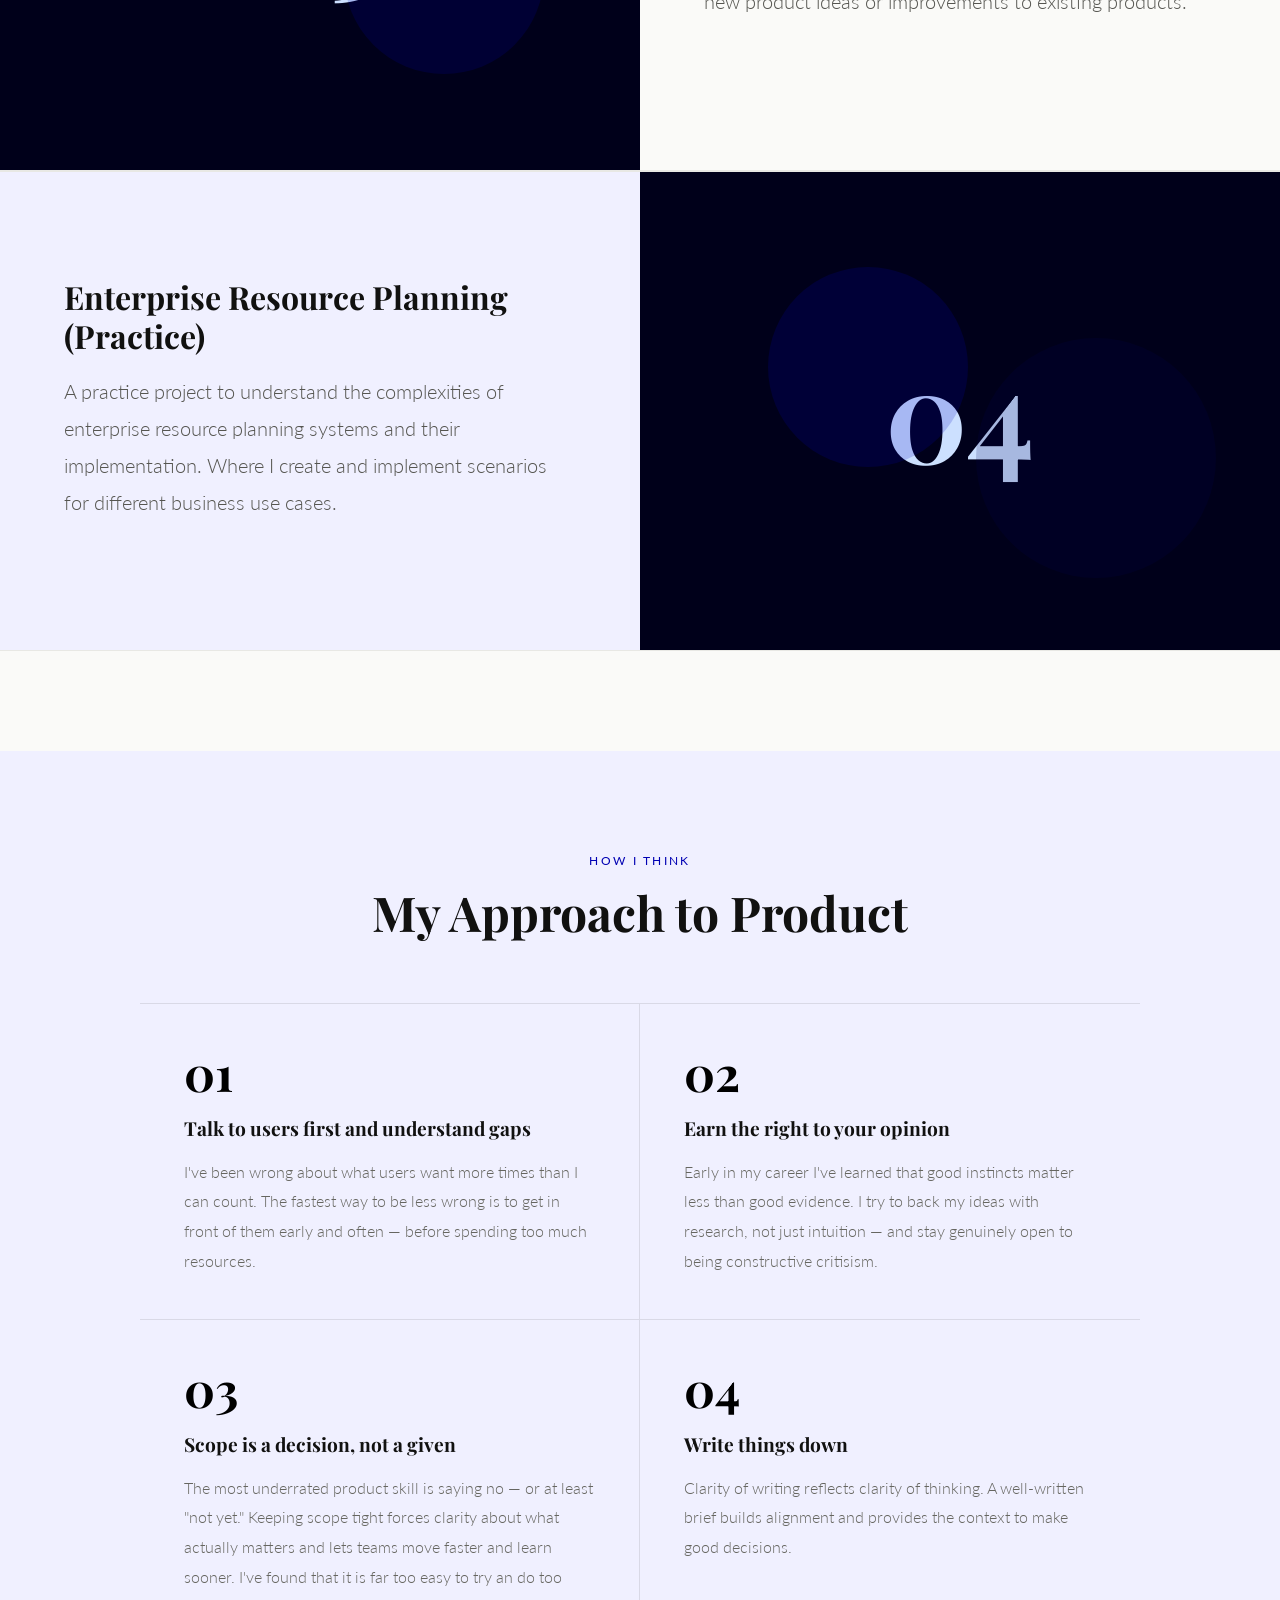
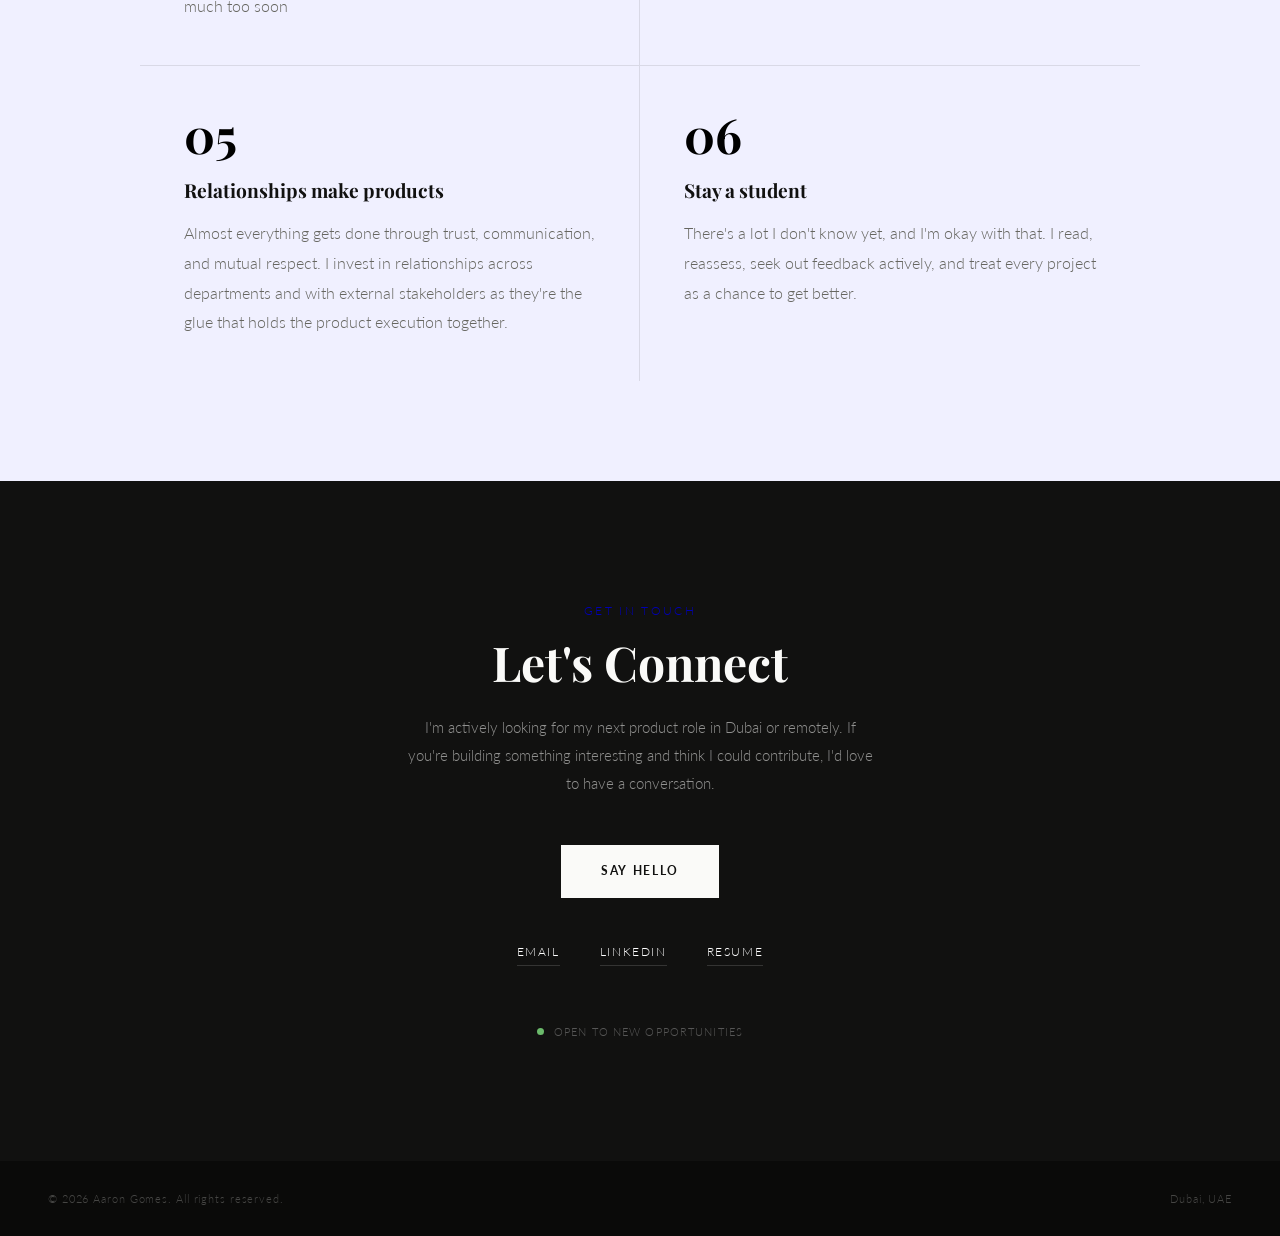
==== commit b074f557: "Update index.html" ====
--- a/index.html
+++ b/index.html
@@ -42,11 +42,11 @@
   </p>
   <p class="intro-body">
     Based in Dubai, I've spent the the early part of my career learning what it actually takes to build and market products and features people love: 
-    sitting with stakeholders, writing specs that get challenged, adapting quickly when I'm wrong, and upskilling myself in the relevant fields. 
+    sitting with stakeholders, adapting quickly when I'm wrong, and upskilling myself in the relevant fields. 
     I believe the best Product executives or coordinators are the ones who stay closest to potential problems.
   </p>
   <p class="intro-body">
-    My background spans marketing, sales and customer service, working across departments for delivery, and growth. I'm energised by problems, cross-functional collaboration, and delivering effective solutions. I'm currently looking for my next role, preferably in the automotive industry,  where I can keep growing and contribute to a team doing meaningful work.
+    My background spans marketing, sales, and customer service, working across departments for delivery, and growth. I'm energised by problems, cross-functional collaboration, and delivering effective solutions. I'm currently looking for my next role, preferably in the automotive industry,  where I can keep growing and contribute to a team doing meaningful work.
   </p>
   <div class="intro-stats">
     <div>
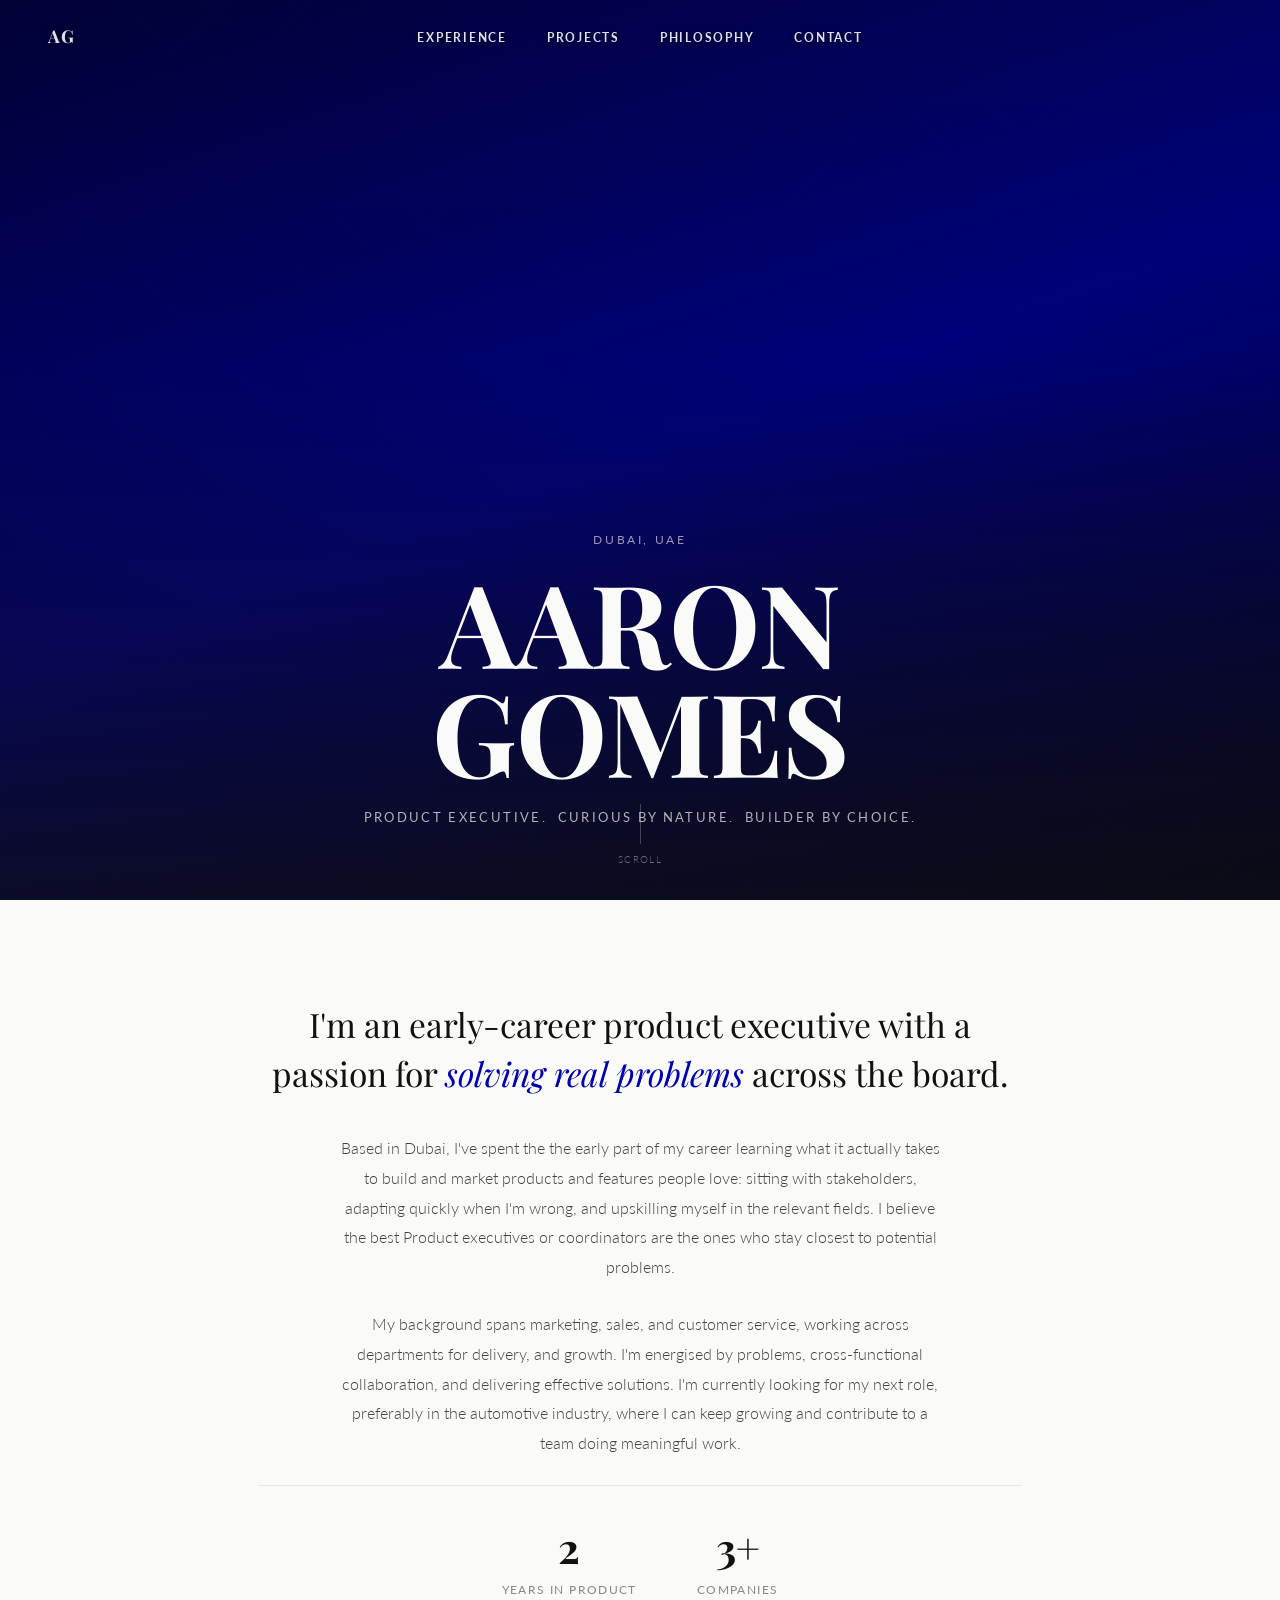
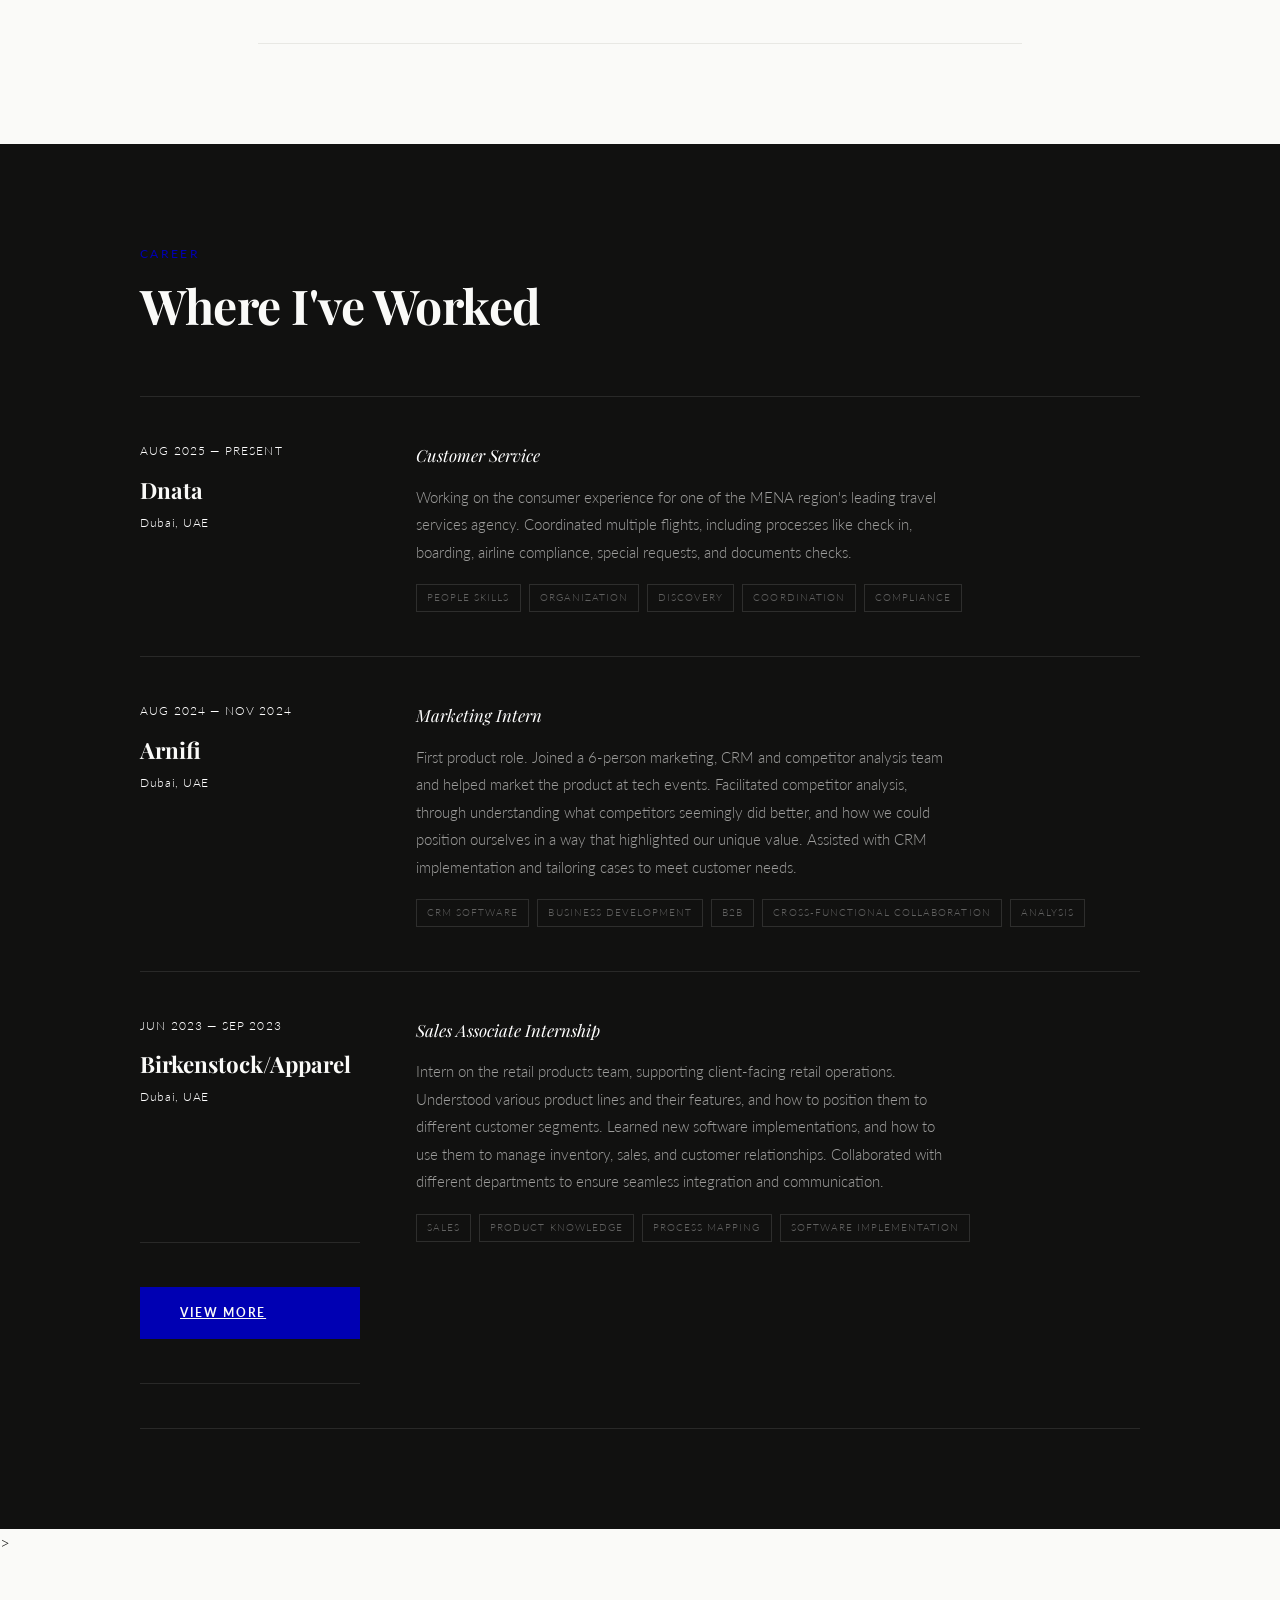
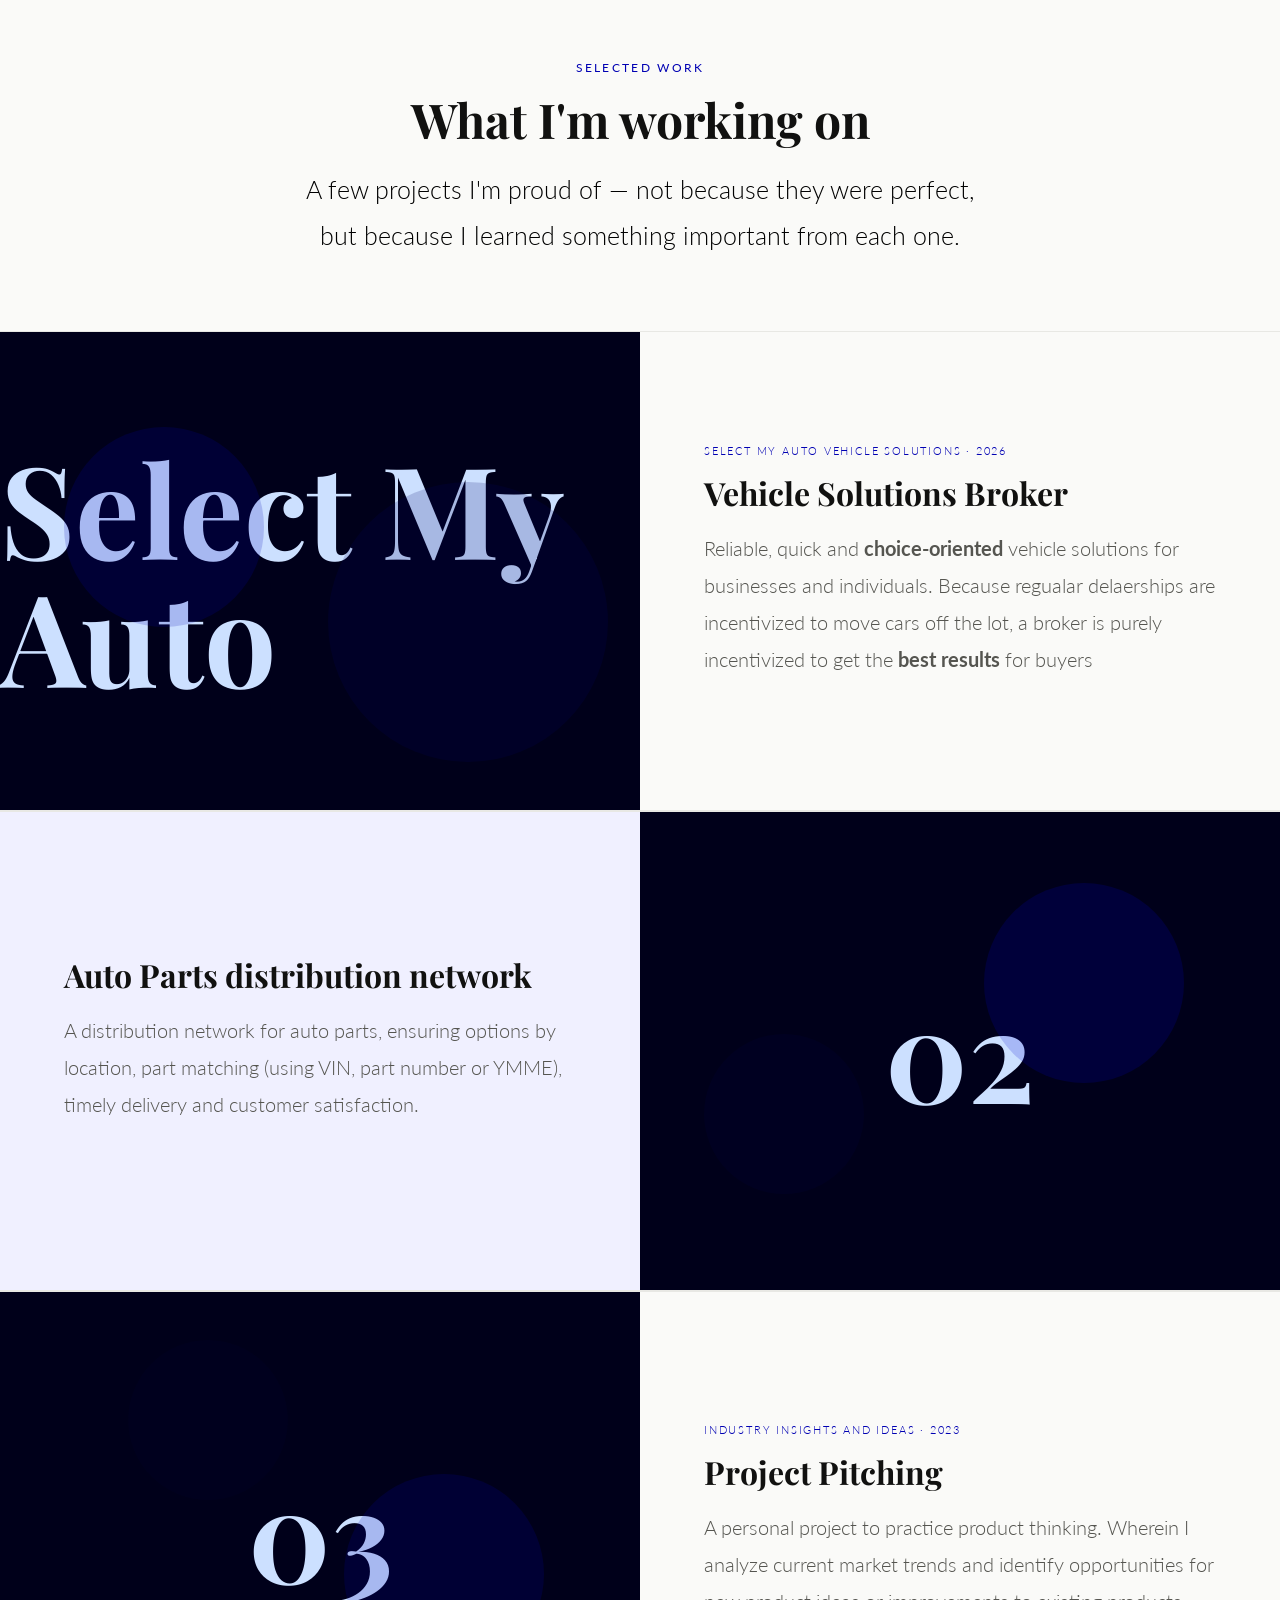
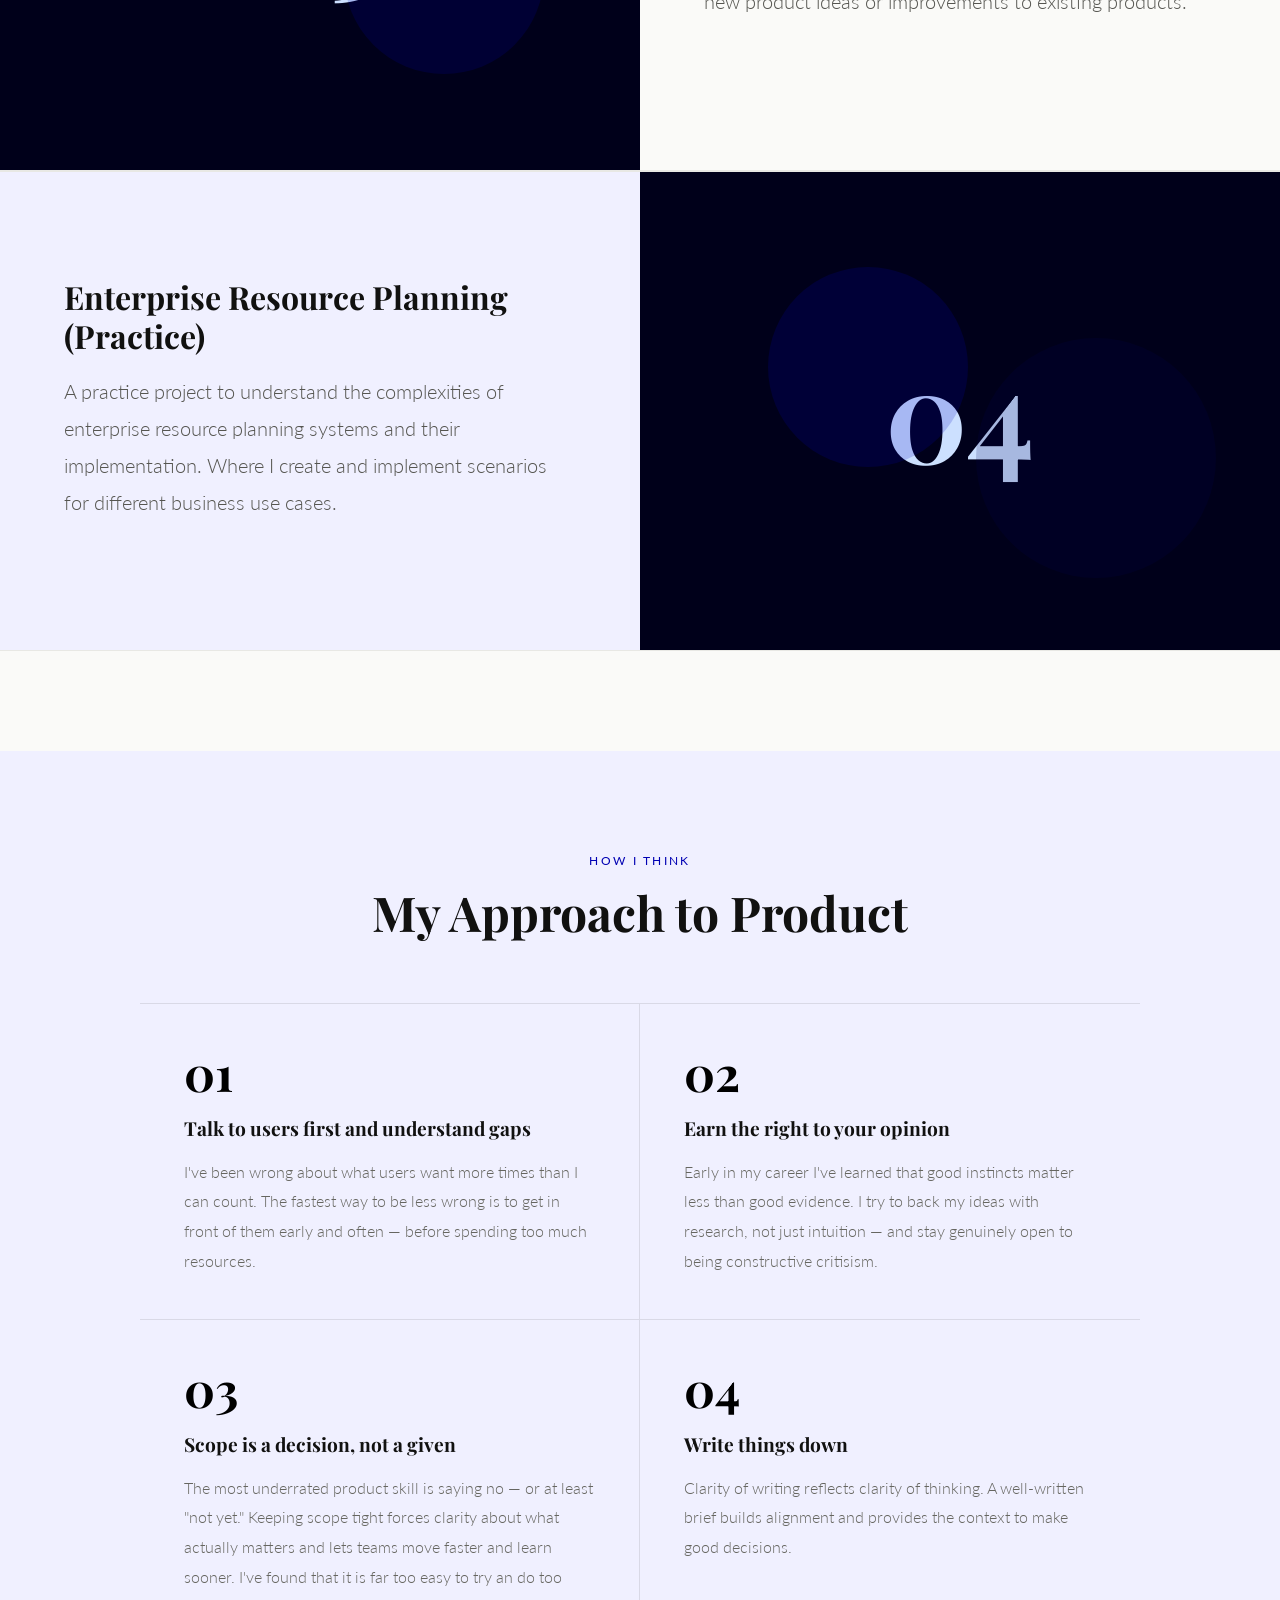
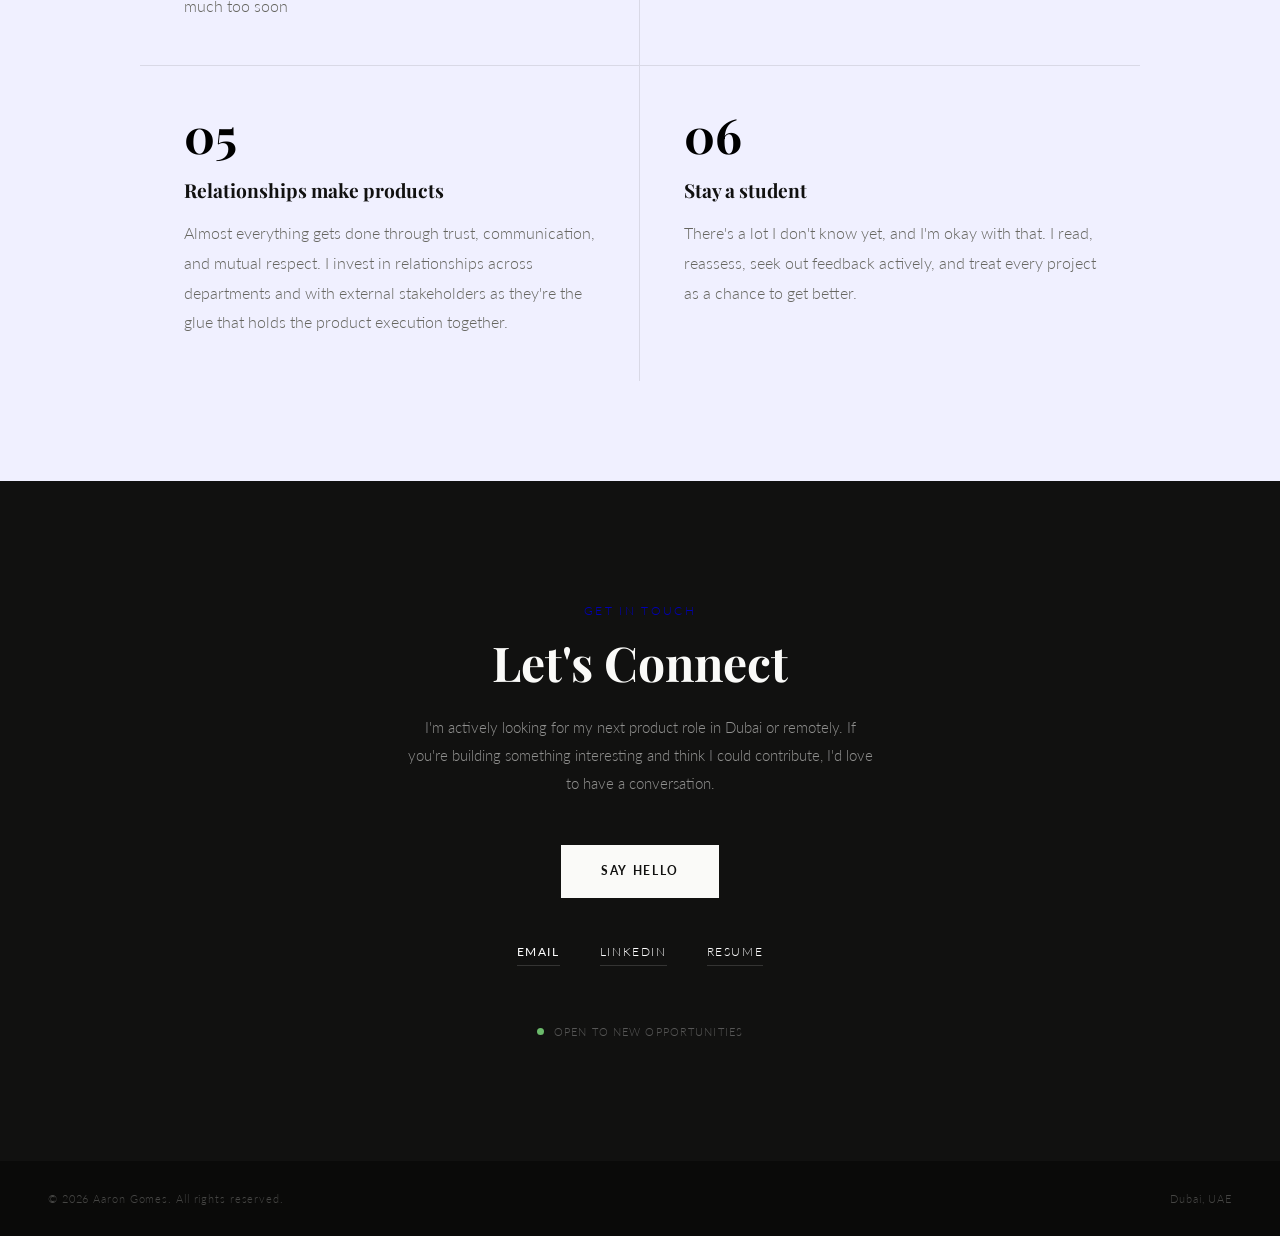
==== commit 7eb31f20: "Add files via upload" ====
--- a/index.html
+++ b/index.html
@@ -269,7 +269,7 @@
     <a href="mailto:aaron@aarongomes.com" class="btn-cta">Say hello</a>
 
     <div class="contact-links-row" style="margin-top: 44px;">
-      <a href="mailto:aarongomes2003@gmail.com" class="contact-link">Email</a>
+      <button class="contact-link email-modal-trigger" onclick="document.getElementById('email-modal').classList.add('open')">Email</button>
       <a href="https://www.linkedin.com/in/aarongomes36/" class="contact-link" target="_blank">LinkedIn</a>
       <a href="AaronG-Prodexec-2.pdf" class="contact-link" target="_blank">Resume</a>
     </div>
@@ -286,6 +286,28 @@
   <span>© 2026 Aaron Gomes. All rights reserved.</span>
   <span>Dubai, UAE</span>
 </footer>
+
+<!-- EMAIL MODAL -->
+<div id="email-modal" class="modal-overlay" role="dialog" aria-modal="true" aria-labelledby="modal-title">
+  <div class="modal-box">
+    <button class="modal-close" onclick="document.getElementById('email-modal').classList.remove('open')" aria-label="Close">
+      <svg viewBox="0 0 24 24" fill="none" stroke="currentColor" stroke-width="2" stroke-linecap="round" stroke-linejoin="round">
+        <line x1="18" y1="6" x2="6" y2="18"></line>
+        <line x1="6" y1="6" x2="18" y2="18"></line>
+      </svg>
+    </button>
+    <p class="modal-label" id="modal-title">Email</p>
+    <a href="mailto:aarongomes2003@gmail.com" class="modal-email">aarongomes2003@gmail.com</a>
+    <p class="modal-hint">Click the address to open your mail app, or copy it below.</p>
+    <button class="modal-copy-btn" id="copy-btn" onclick="
+      navigator.clipboard.writeText('aarongomes2003@gmail.com').then(() => {
+        const btn = document.getElementById('copy-btn');
+        btn.textContent = 'Copied!';
+        setTimeout(() => btn.textContent = 'Copy address', 2000);
+      });
+    ">Copy address</button>
+  </div>
+</div>
 
 <!-- SCROLL TO TOP -->
 <button id="scroll-top" aria-label="Scroll to top">
--- a/style.css
+++ b/style.css
@@ -662,6 +662,118 @@
 
 @keyframes blink { 0%,100% { opacity: 1; } 50% { opacity: 0.3; } }
 
+/* ─── EMAIL MODAL ─── */
+.email-modal-trigger {
+  background: none;
+  border: none;
+  border-bottom: 1px solid rgba(250,250,248,0.15);
+  padding-bottom: 4px;
+  cursor: pointer;
+  font-family: var(--sans);
+}
+
+.modal-overlay {
+  position: fixed;
+  inset: 0;
+  z-index: 500;
+  background: rgba(0,0,0,0.6);
+  backdrop-filter: blur(6px);
+  display: flex;
+  align-items: center;
+  justify-content: center;
+  opacity: 0;
+  pointer-events: none;
+  transition: opacity 0.3s;
+}
+
+.modal-overlay.open {
+  opacity: 1;
+  pointer-events: auto;
+}
+
+.modal-box {
+  position: relative;
+  background: var(--white);
+  color: var(--black);
+  padding: 52px 56px;
+  max-width: 480px;
+  width: 90%;
+  text-align: center;
+  transform: translateY(20px);
+  transition: transform 0.3s;
+}
+
+.modal-overlay.open .modal-box {
+  transform: translateY(0);
+}
+
+.modal-close {
+  position: absolute;
+  top: 16px;
+  right: 16px;
+  background: none;
+  border: none;
+  cursor: pointer;
+  color: var(--gray);
+  padding: 4px;
+  transition: color 0.2s;
+}
+
+.modal-close:hover { color: var(--black); }
+
+.modal-close svg {
+  width: 18px;
+  height: 18px;
+  display: block;
+}
+
+.modal-label {
+  font-family: var(--sans);
+  font-size: 0.68rem;
+  font-weight: 700;
+  letter-spacing: 0.18em;
+  text-transform: uppercase;
+  color: var(--accent);
+  margin-bottom: 20px;
+}
+
+.modal-email {
+  display: block;
+  font-family: var(--serif);
+  font-size: clamp(1.1rem, 3vw, 1.5rem);
+  font-weight: 700;
+  color: var(--black);
+  text-decoration: none;
+  margin-bottom: 14px;
+  word-break: break-all;
+  transition: color 0.2s;
+}
+
+.modal-email:hover { color: var(--accent); }
+
+.modal-hint {
+  font-size: 0.78rem;
+  color: var(--gray);
+  margin-bottom: 28px;
+  line-height: 1.6;
+}
+
+.modal-copy-btn {
+  font-family: var(--sans);
+  font-size: 0.72rem;
+  font-weight: 700;
+  letter-spacing: 0.12em;
+  text-transform: uppercase;
+  color: var(--white);
+  background: var(--accent);
+  border: none;
+  padding: 13px 32px;
+  cursor: pointer;
+  transition: background 0.2s;
+}
+
+.modal-copy-btn:hover { background: #000080; }
+
 /* ─── SCROLL TO TOP ─── */
 #scroll-top {
   position: fixed;
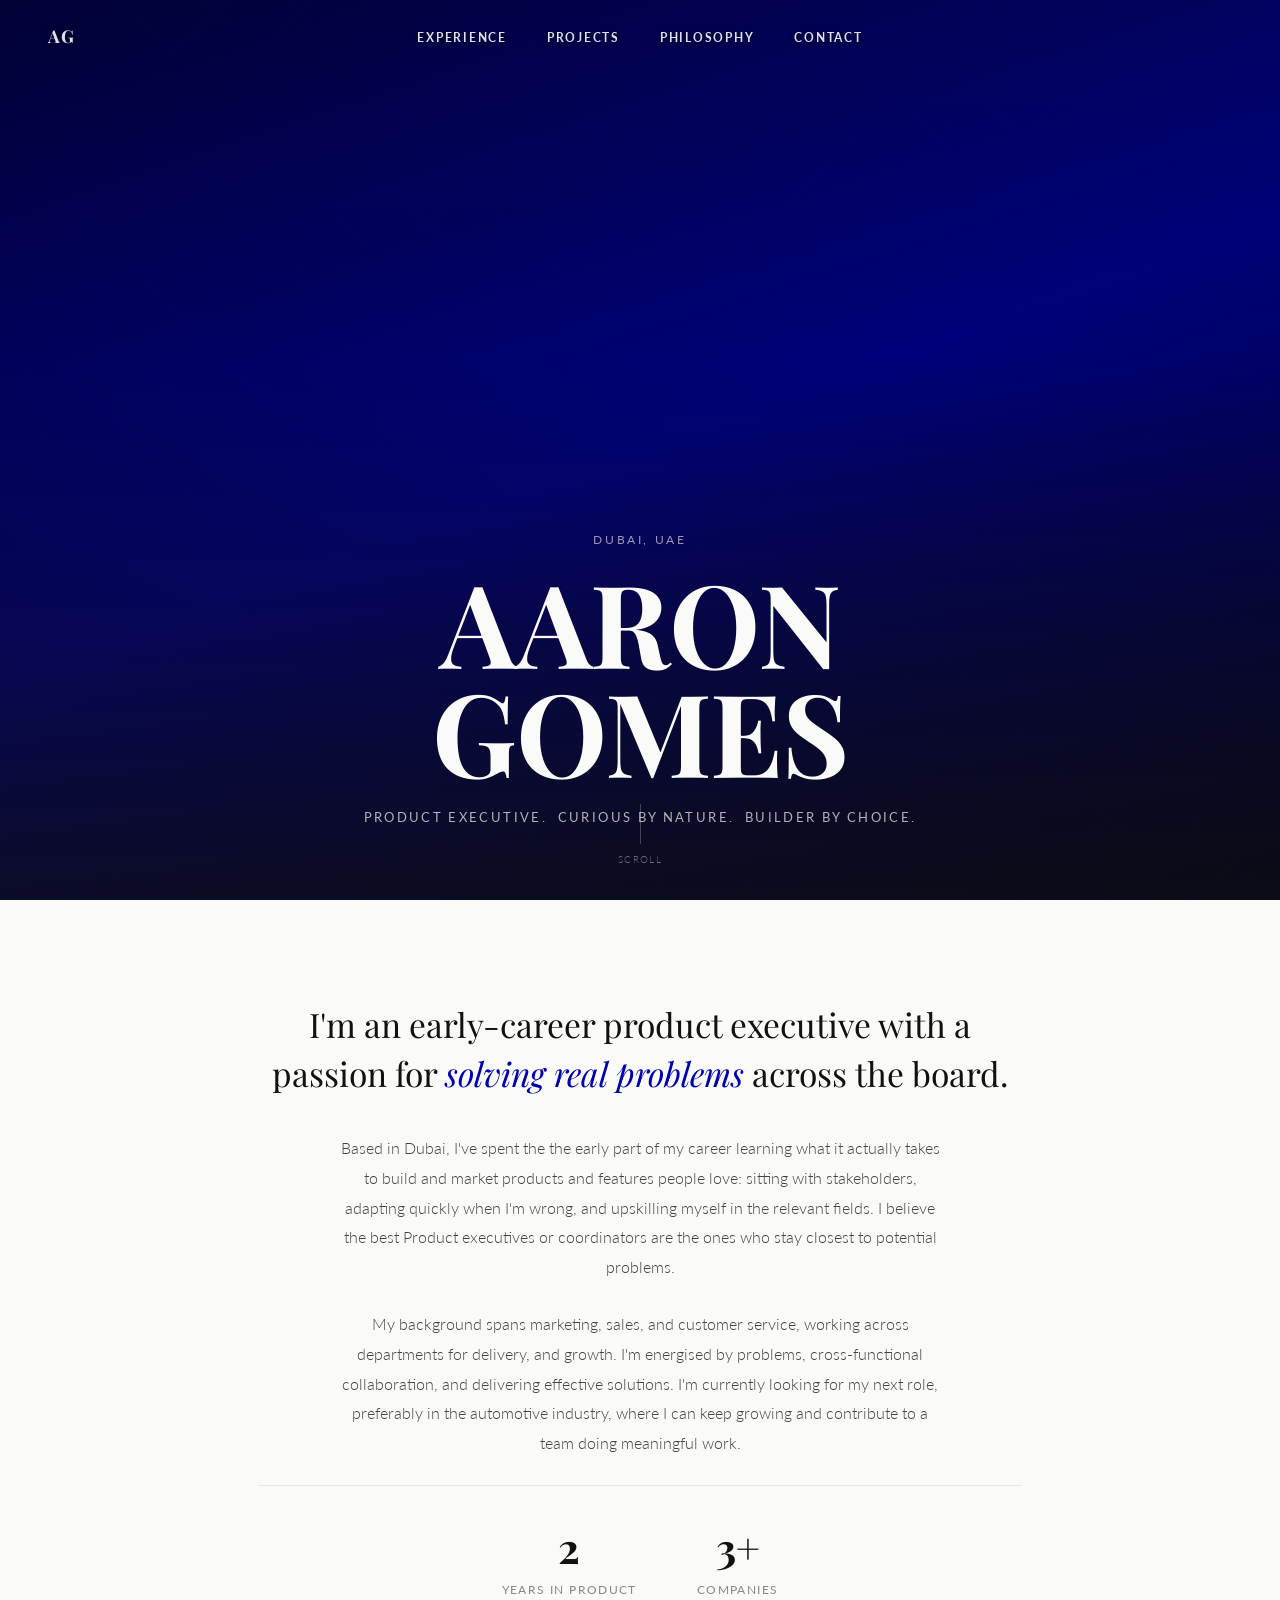
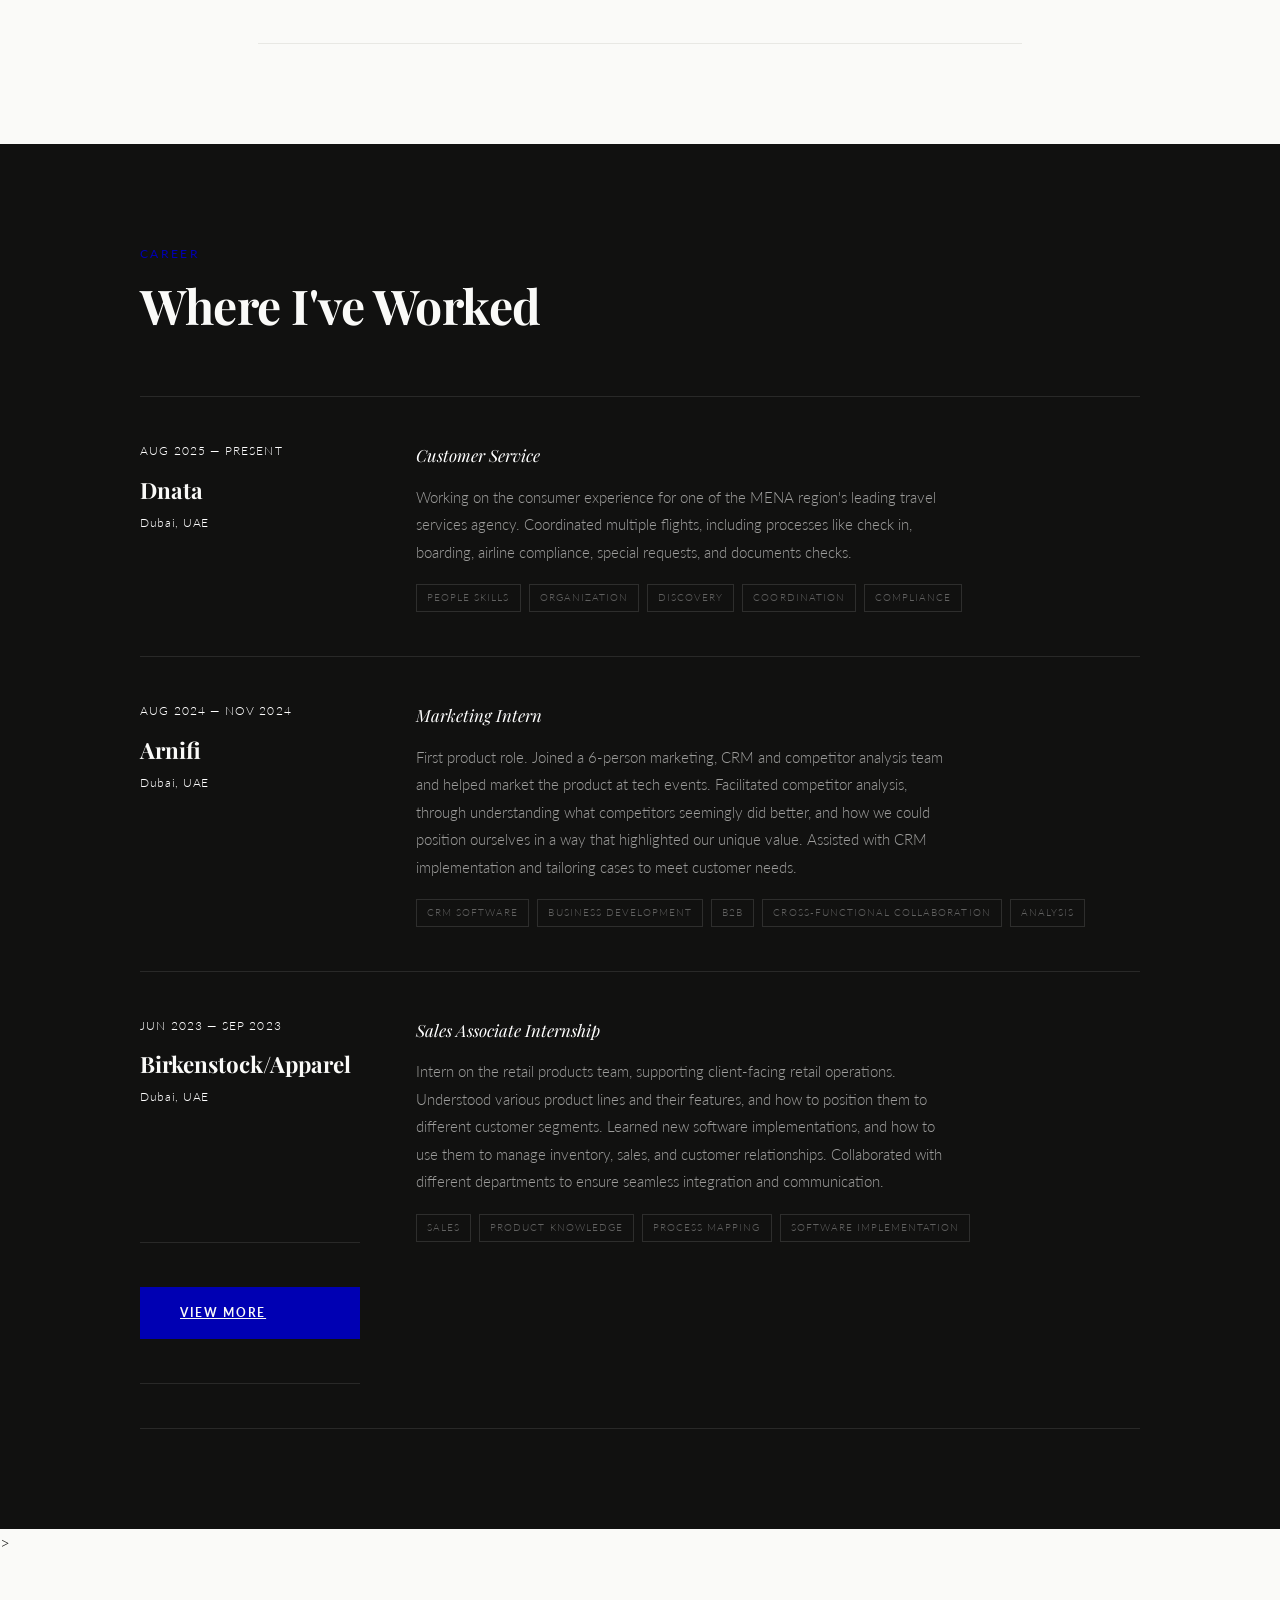
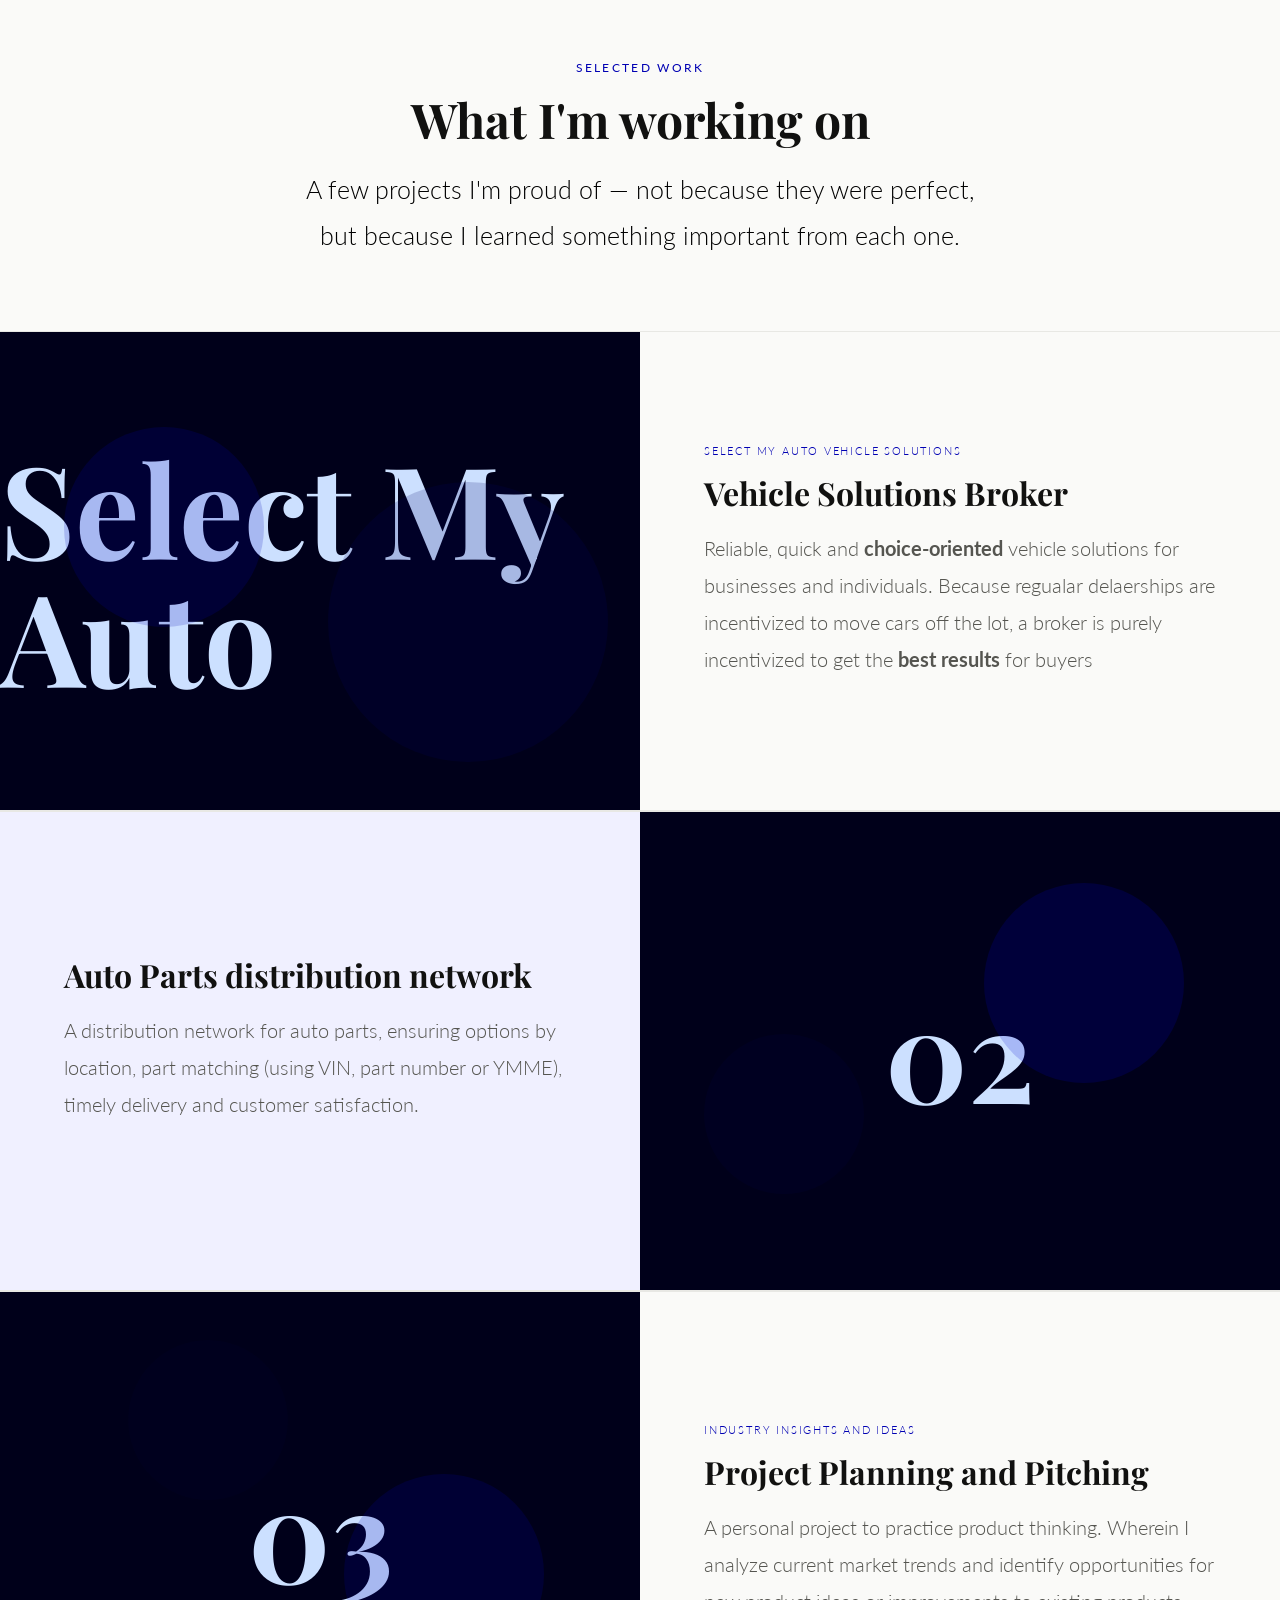
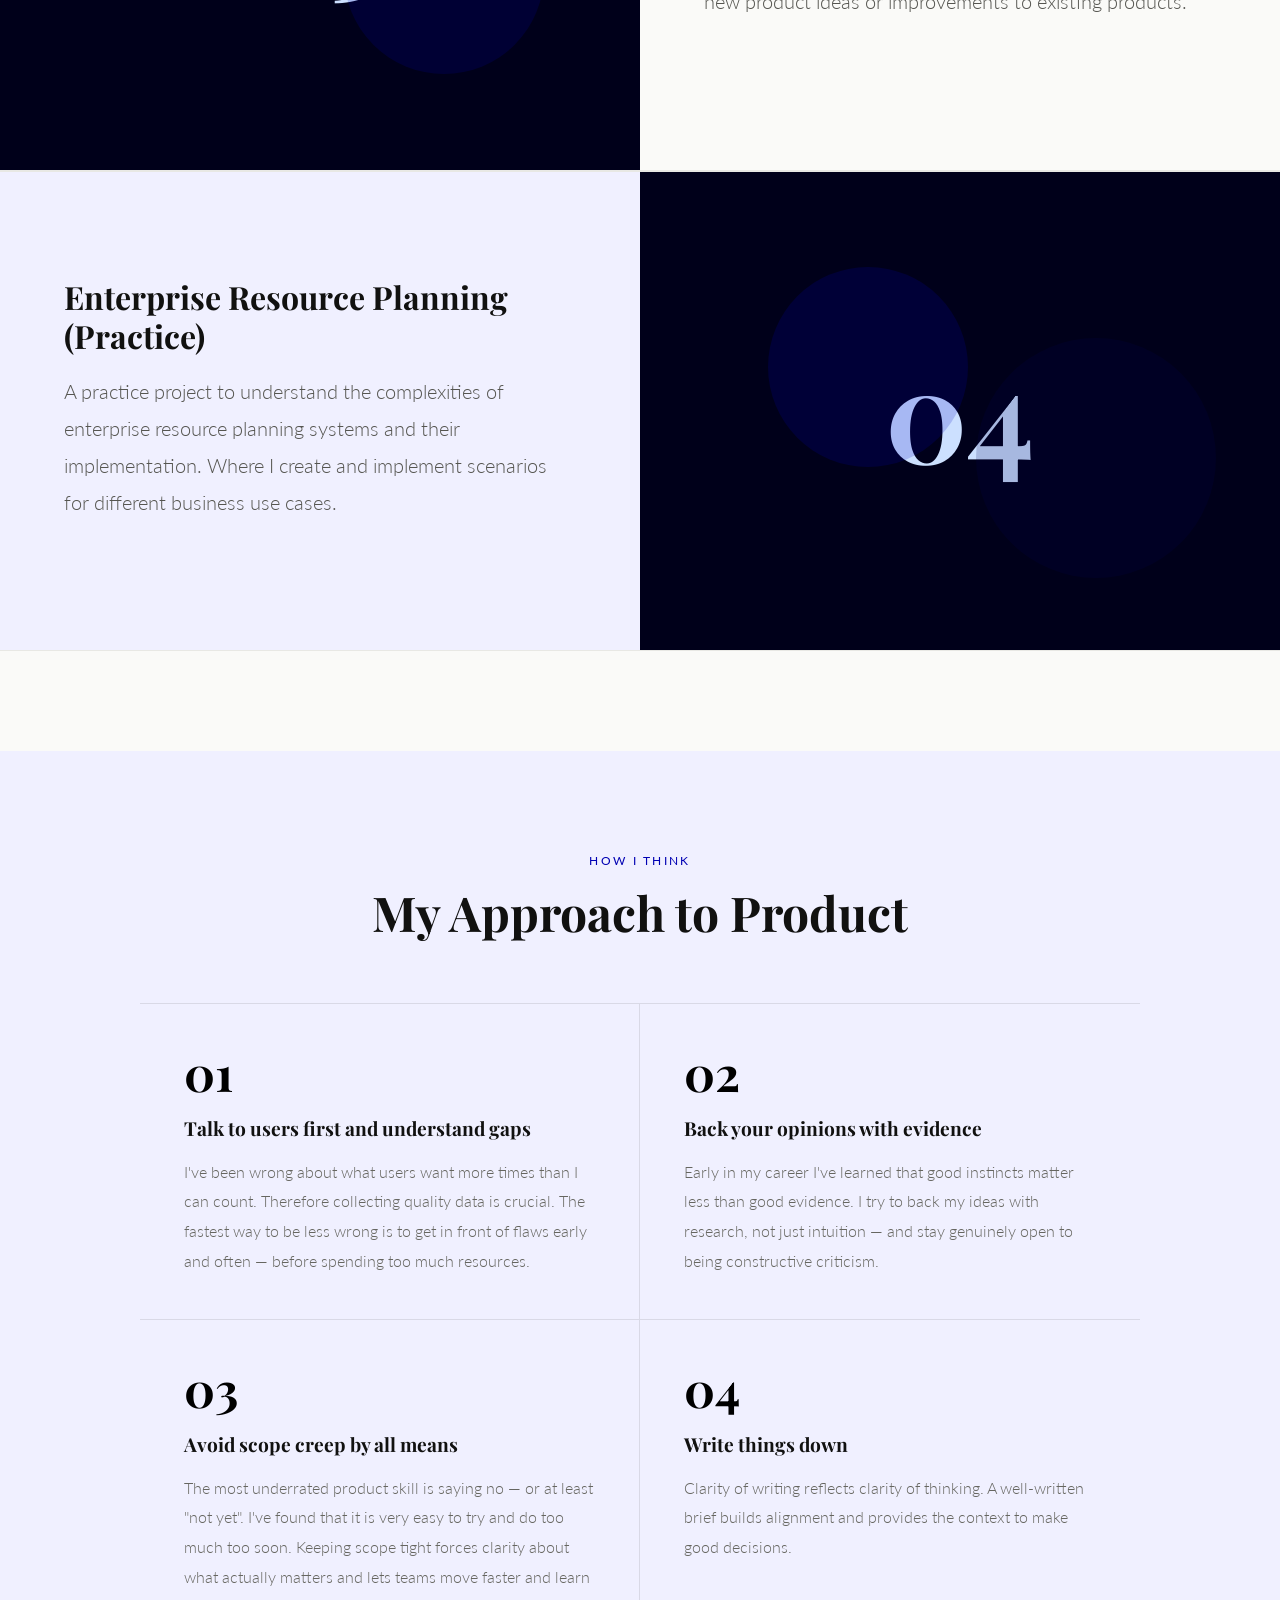
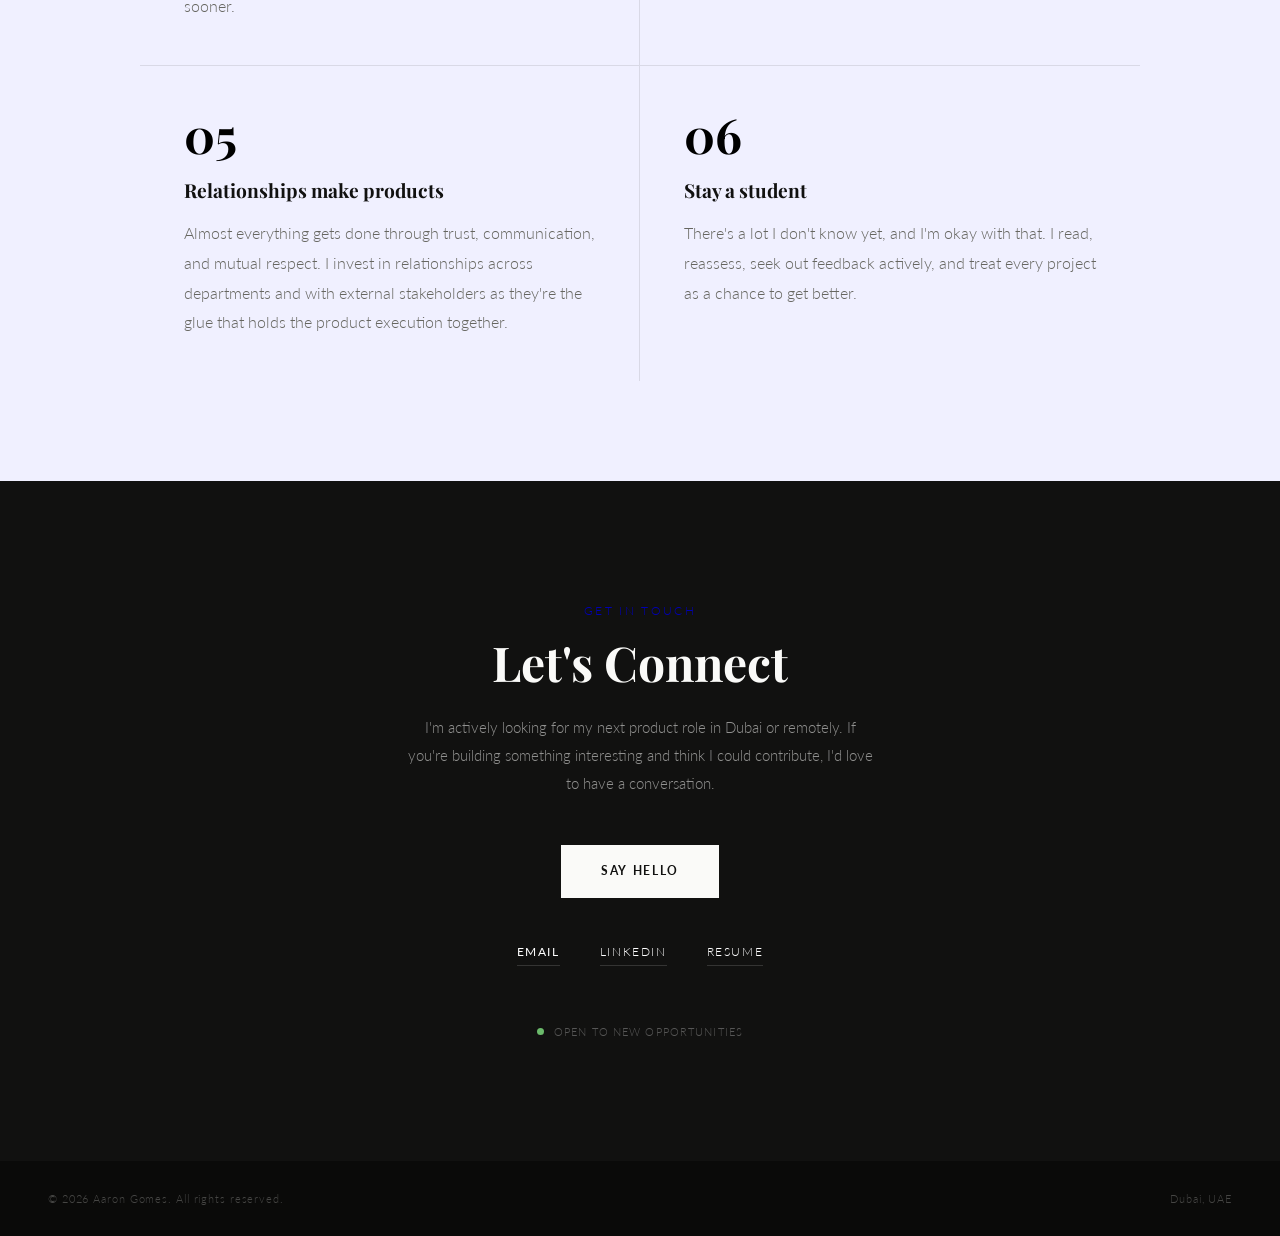
==== commit bbcf7916: "Add files via upload" ====
--- a/index.html
+++ b/index.html
@@ -155,7 +155,7 @@
       </div>
     </div>
     <div class="work-content">
-      <p class="work-eyebrow">Select My Auto Vehicle Solutions · 2026</p>
+      <p class="work-eyebrow">Select My Auto Vehicle Solutions</p>
       <h3 class="work-title">Vehicle Solutions Broker</h3>
       <p class="work-desc">Reliable, quick and <b>choice-oriented</b> vehicle solutions for businesses and individuals. 
         Because regualar delaerships are incentivized to move cars off the lot, a broker is purely incentivized to get the <b>best results</b> for buyers</p>
@@ -181,7 +181,7 @@
   </a>
 
   <!-- Item 3 -->
-  <a href="" target="_blank" class="work-link">
+  <a href="Projects.html" target="_blank" class="work-link">
   <div class="work-item">
     <div class="work-visual" style="background: #00001a;">
       <div class="work-visual-inner">
@@ -191,8 +191,8 @@
       </div>
     </div>
     <div class="work-content">
-      <p class="work-eyebrow">Industry insights and ideas · 2023</p>
-      <h3 class="work-title">Project Pitching</h3>
+      <p class="work-eyebrow">Industry insights and ideas</p>
+      <h3 class="work-title">Project Planning and Pitching</h3>
       <p class="work-desc">A personal project to practice product thinking. Wherein I analyze current market trends and identify opportunities for new product ideas or improvements to existing products.</p>
     </div>
   </div>
@@ -227,17 +227,17 @@
       <div class="principle">
         <div class="principle-num">01</div>
         <h3 class="principle-title">Talk to users first and understand gaps</h3>
-        <p class="principle-body">I've been wrong about what users want more times than I can count. The fastest way to be less wrong is to get in front of them early and often — before spending too much resources.</p>
+        <p class="principle-body">I've been wrong about what users want more times than I can count. Therefore collecting quality data is crucial. The fastest way to be less wrong is to get in front of flaws early and often — before spending too much resources.</p>
       </div>
       <div class="principle">
         <div class="principle-num">02</div>
-        <h3 class="principle-title">Earn the right to your opinion</h3>
-        <p class="principle-body">Early in my career I've learned that good instincts matter less than good evidence. I try to back my ideas with research, not just intuition — and stay genuinely open to being constructive critisism.</p>
+        <h3 class="principle-title">Back your opinions with evidence</h3>
+        <p class="principle-body">Early in my career I've learned that good instincts matter less than good evidence. I try to back my ideas with research, not just intuition — and stay genuinely open to being constructive criticism.</p>
       </div>
       <div class="principle">
         <div class="principle-num">03</div>
-        <h3 class="principle-title">Scope is a decision, not a given</h3>
-        <p class="principle-body">The most underrated product skill is saying no — or at least "not yet." Keeping scope tight forces clarity about what actually matters and lets teams move faster and learn sooner. I've found that it is far too easy to try an do too much too soon</p>
+        <h3 class="principle-title">Avoid scope creep by all means</h3>
+        <p class="principle-body">The most underrated product skill is saying no — or at least "not yet". I've found that it is very easy to try and do too much too soon. Keeping scope tight forces clarity about what actually matters and lets teams move faster and learn sooner.</p>
       </div>
       <div class="principle">
         <div class="principle-num">04</div>
@@ -266,7 +266,7 @@
     <h2 class="section-heading">Let's Connect</h2>
     <p class="contact-body">I'm actively looking for my next product role in Dubai or remotely. If you're building something interesting and think I could contribute, I'd love to have a conversation.</p>
 
-    <a href="mailto:aaron@aarongomes.com" class="btn-cta">Say hello</a>
+    <a href="mailto:aarongomes2003@gmail.com" class="btn-cta">Say hello</a>
 
     <div class="contact-links-row" style="margin-top: 44px;">
       <button class="contact-link email-modal-trigger" onclick="document.getElementById('email-modal').classList.add('open')">Email</button>
--- a/style.css
+++ b/style.css
@@ -827,20 +827,80 @@
 
 /* ─── RESPONSIVE ─── */
 @media (max-width: 860px) {
-  #site-nav { padding: 16px 24px; justify-content: flex-end; }
-  .nav-links { gap: 20px; }
-  #intro { padding: 72px 24px; }
-  .intro-stats { gap: 28px; flex-wrap: wrap; }
-  #experience { padding: 72px 24px; }
-  .exp-item { grid-template-columns: 1fr; gap: 16px; }
+
+  /* NAV */
+  #site-nav {
+    padding: 14px 20px;
+    justify-content: space-between;
+  }
+  #site-nav.scrolled { padding: 12px 20px; }
+  .nav-home {
+    position: static;
+    font-size: 1rem;
+  }
+  .nav-links { gap: 16px; }
+  .nav-links a { font-size: 0.68rem; letter-spacing: 0.1em; }
+
+  /* HERO */
+  .hero-name { font-size: clamp(3rem, 16vw, 5rem); }
+
+  /* INTRO */
+  #intro { padding: 60px 24px; }
+  .intro-stats { gap: 24px; flex-wrap: wrap; justify-content: center; }
+  .intro-stats > div { min-width: 80px; text-align: center; }
+
+  /* EXPERIENCE */
+  #experience { padding: 60px 24px; }
+  .exp-item {
+    grid-template-columns: 1fr;
+    gap: 8px;
+    padding: 32px 0;
+  }
+  .exp-item:last-child { border-bottom: none; }
+  .exp-meta { padding-bottom: 4px; }
+
+  /* WORK */
   #work .section-intro { padding: 0 24px; }
-  .work-item { grid-template-columns: 1fr; }
+  .work-item {
+    grid-template-columns: 1fr;
+    min-height: auto;
+  }
   .work-item.reverse { direction: ltr; }
-  .work-visual { min-height: 240px; }
-  .work-content { padding: 40px 28px; }
-  #philosophy { padding: 72px 24px; }
+  .work-visual { min-height: 200px; }
+  .work-visual-num { font-size: 5rem; }
+  .work-content { padding: 32px 24px; }
+  .work-desc { font-size: 1rem; max-width: 100%; }
+
+  /* PHILOSOPHY */
+  #philosophy { padding: 60px 24px; }
   .principles { grid-template-columns: 1fr; }
-  .principle { border-right: none; }
-  #contact { padding: 80px 24px; }
-  footer { padding: 24px; flex-direction: column; gap: 8px; text-align: center; }
-}
+  .principle { border-right: none; padding: 32px 0; }
+
+  /* CONTACT */
+  #contact { padding: 60px 24px; }
+  .contact-links-row { gap: 20px; }
+  .modal-box { padding: 40px 28px; }
+  .modal-email { font-size: 1rem; }
+
+  /* FOOTER */
+  footer {
+    padding: 20px 24px;
+    flex-direction: column;
+    gap: 6px;
+    text-align: center;
+  }
+
+  /* SCROLL TOP */
+  #scroll-top { bottom: 20px; right: 20px; width: 40px; height: 40px; }
+}
+
+/* Very small screens */
+@media (max-width: 400px) {
+  .nav-links { gap: 10px; }
+  .nav-links a { font-size: 0.6rem; }
+  .hero-name { font-size: 3rem; }
+  .work-content { padding: 24px 16px; }
+  #experience { padding: 48px 16px; }
+  #philosophy { padding: 48px 16px; }
+  #contact { padding: 48px 16px; }
+}
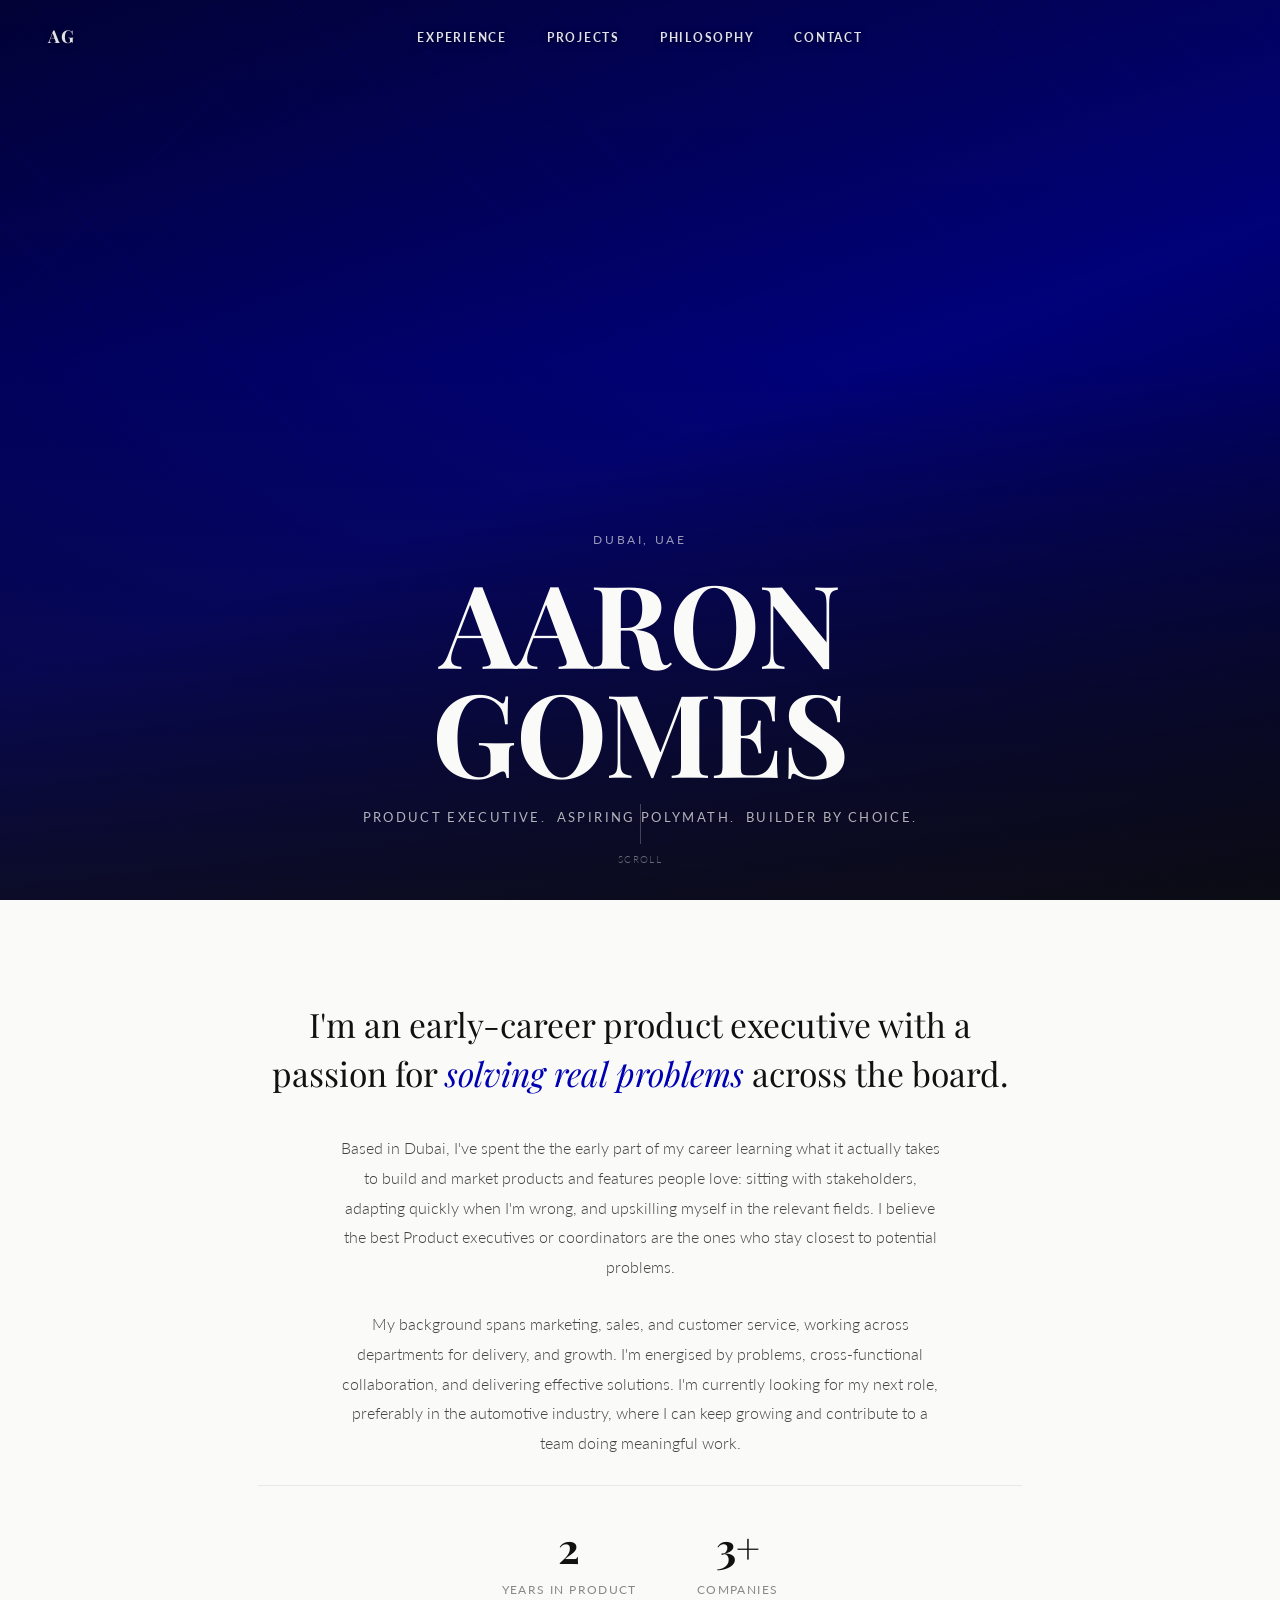
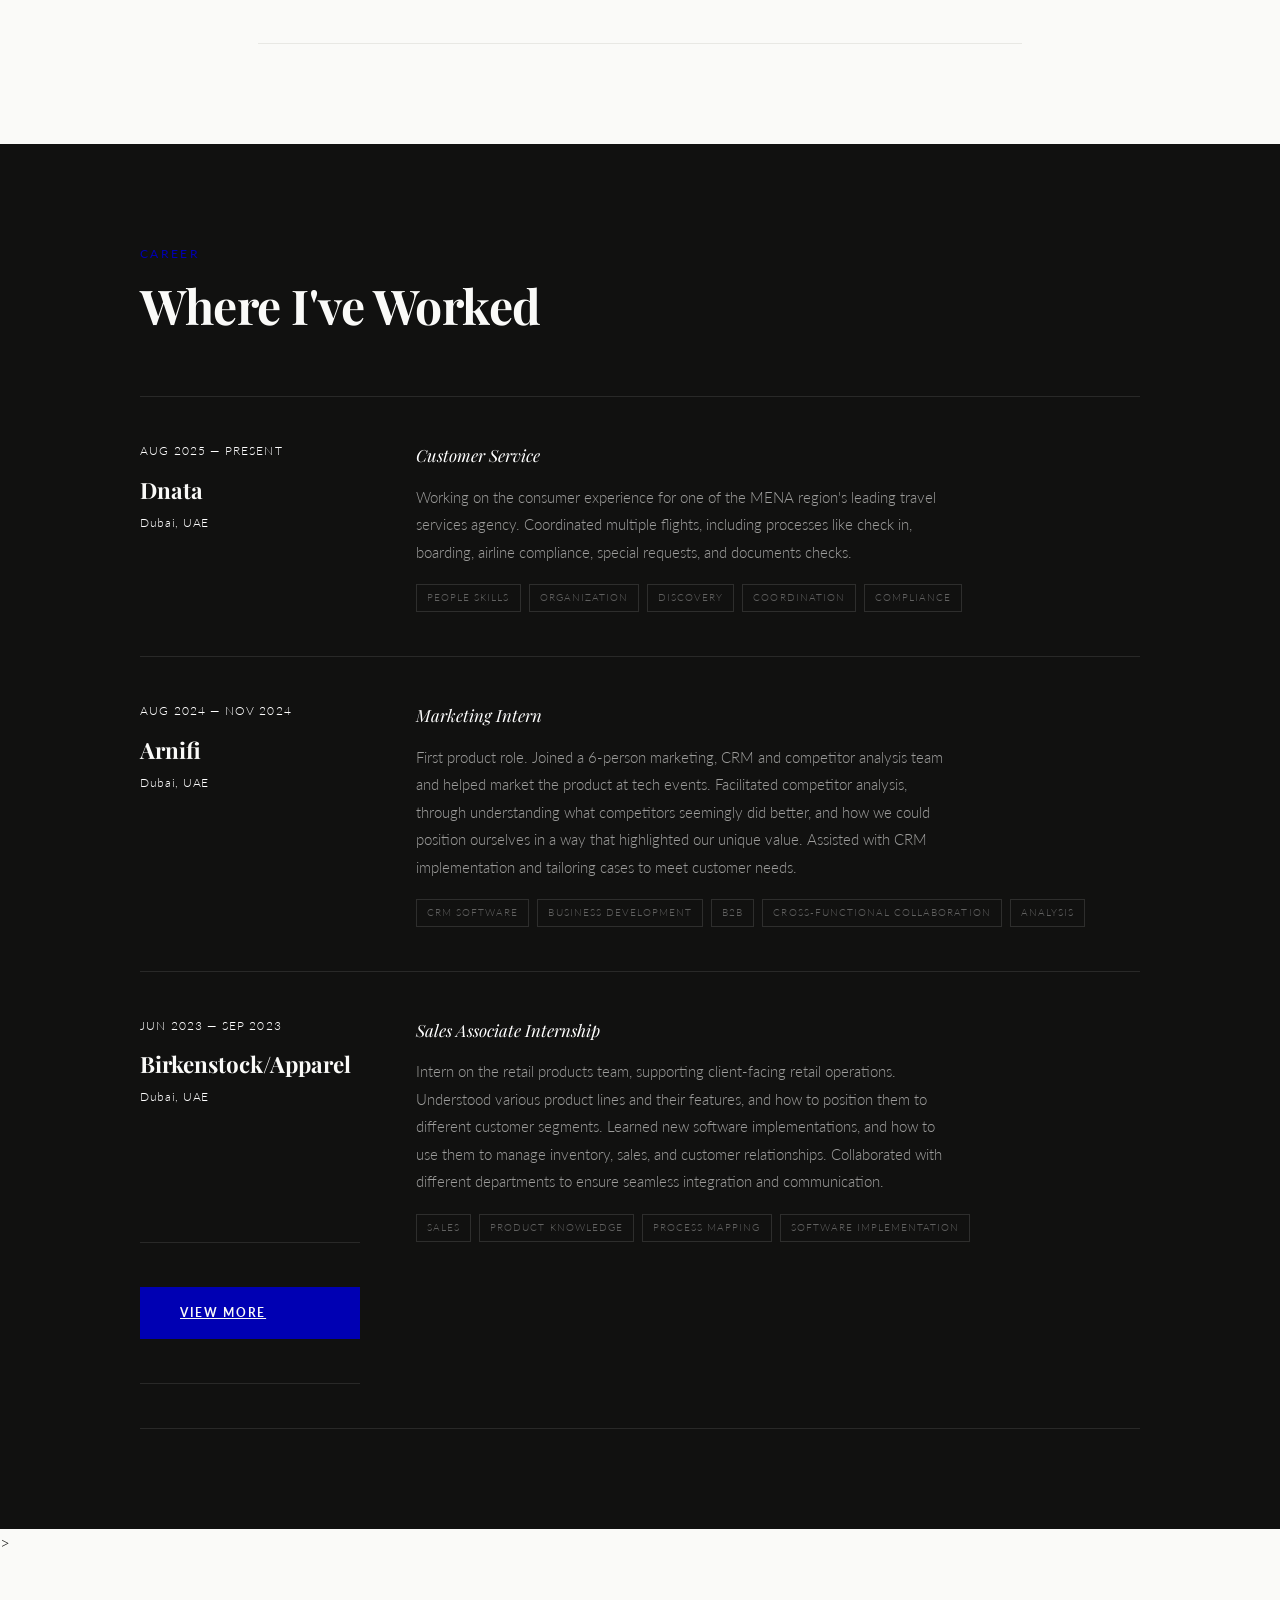
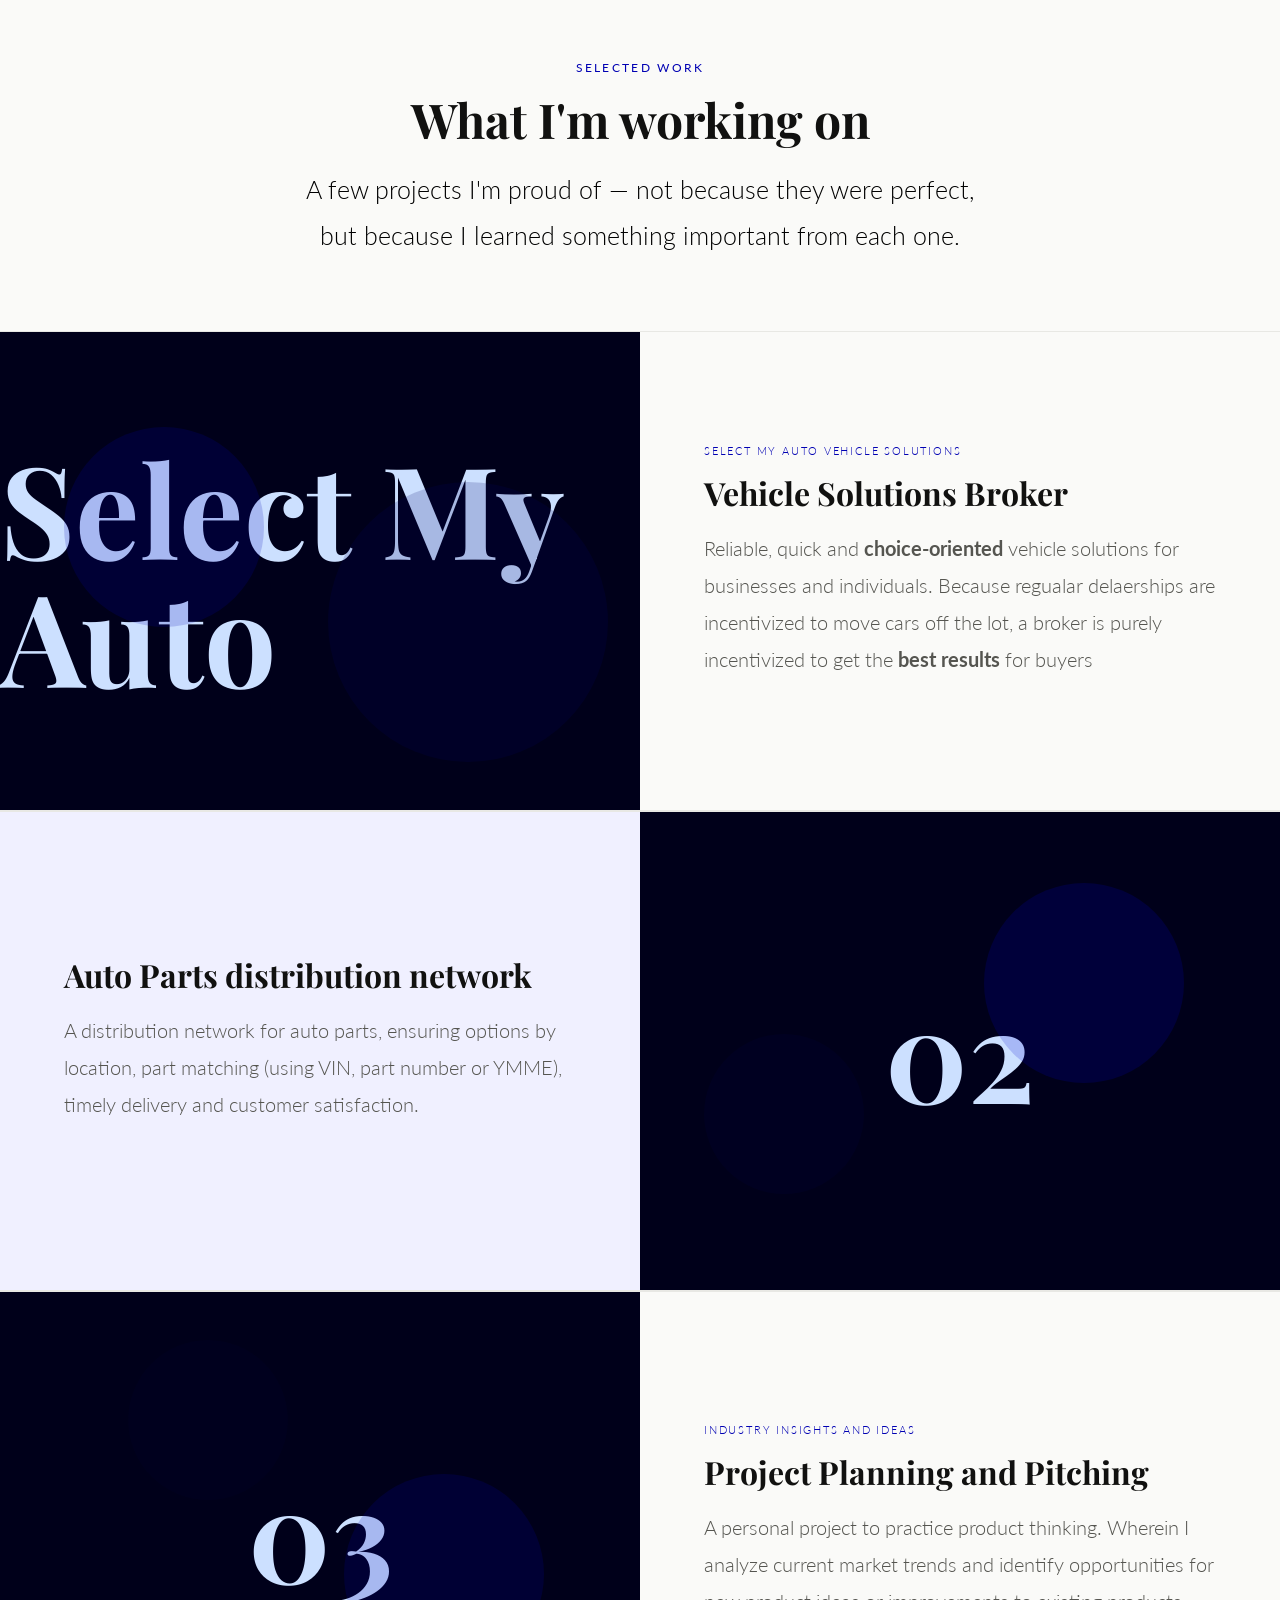
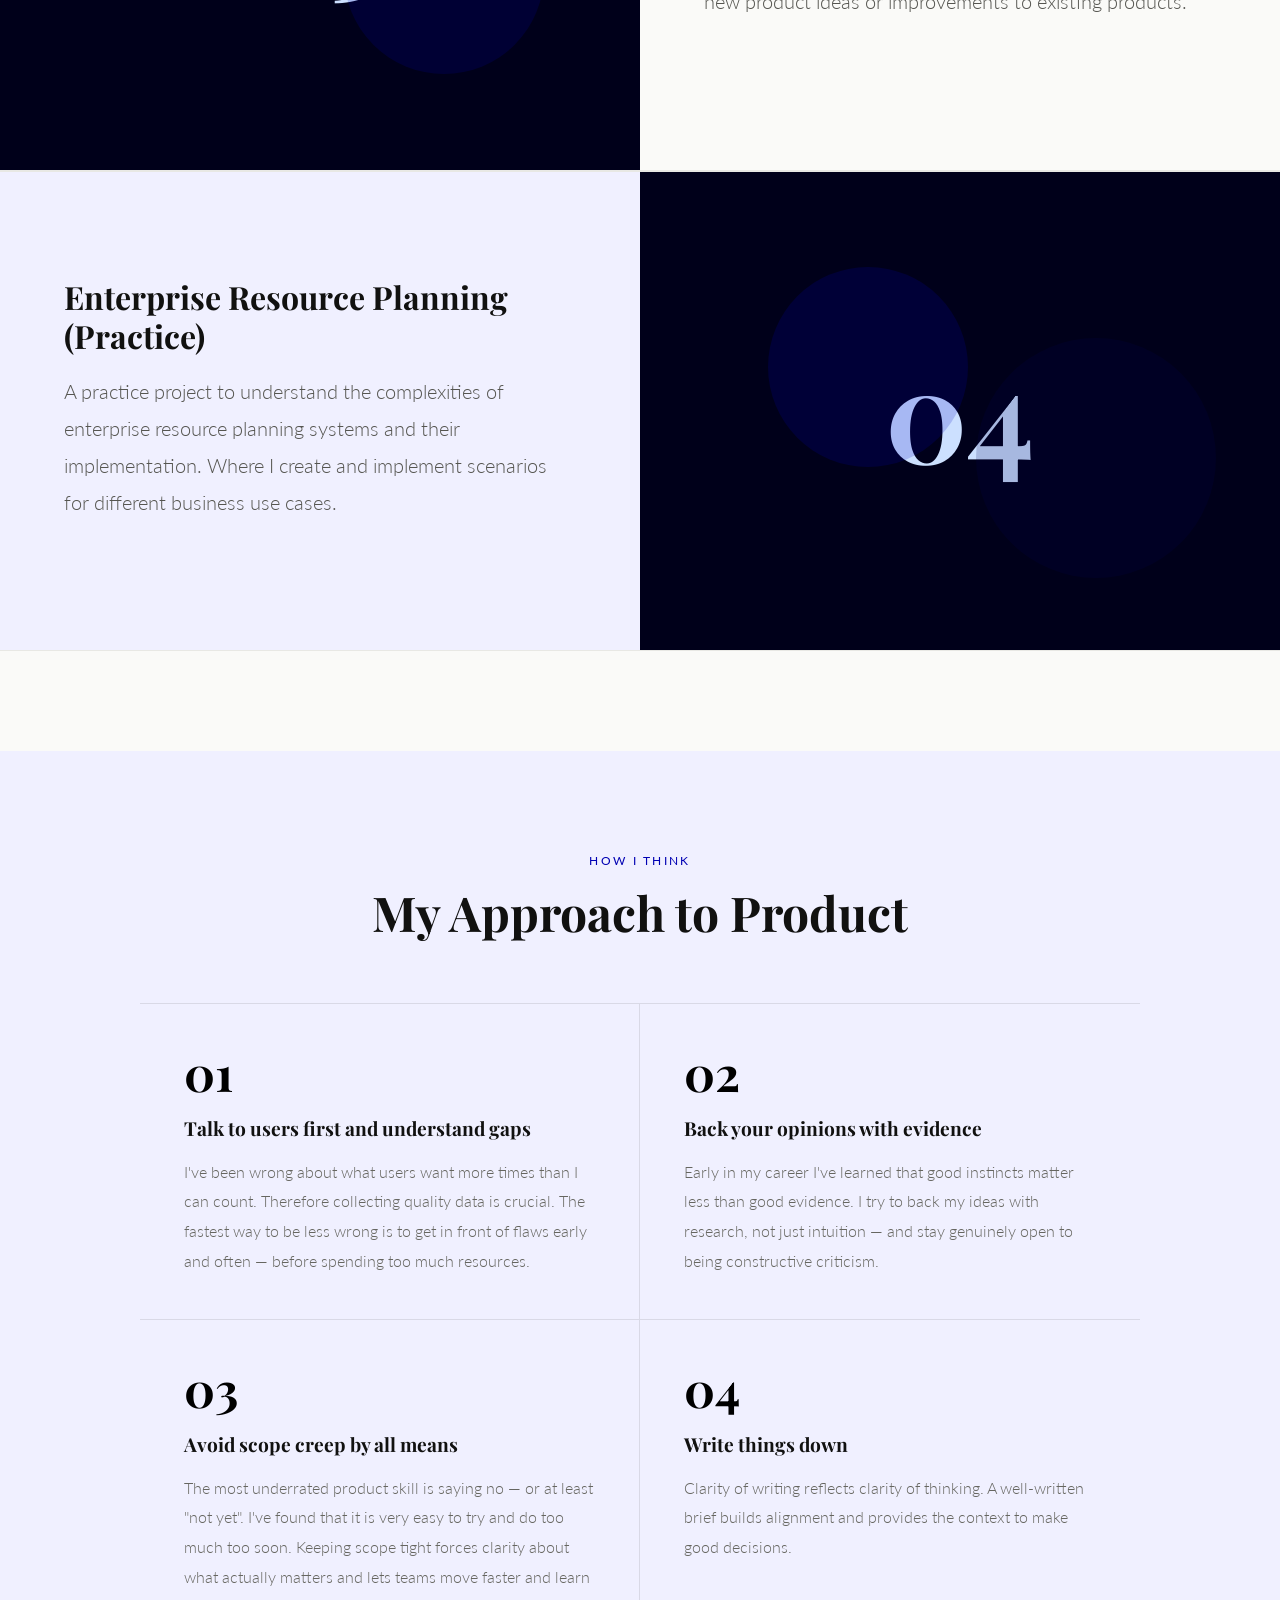
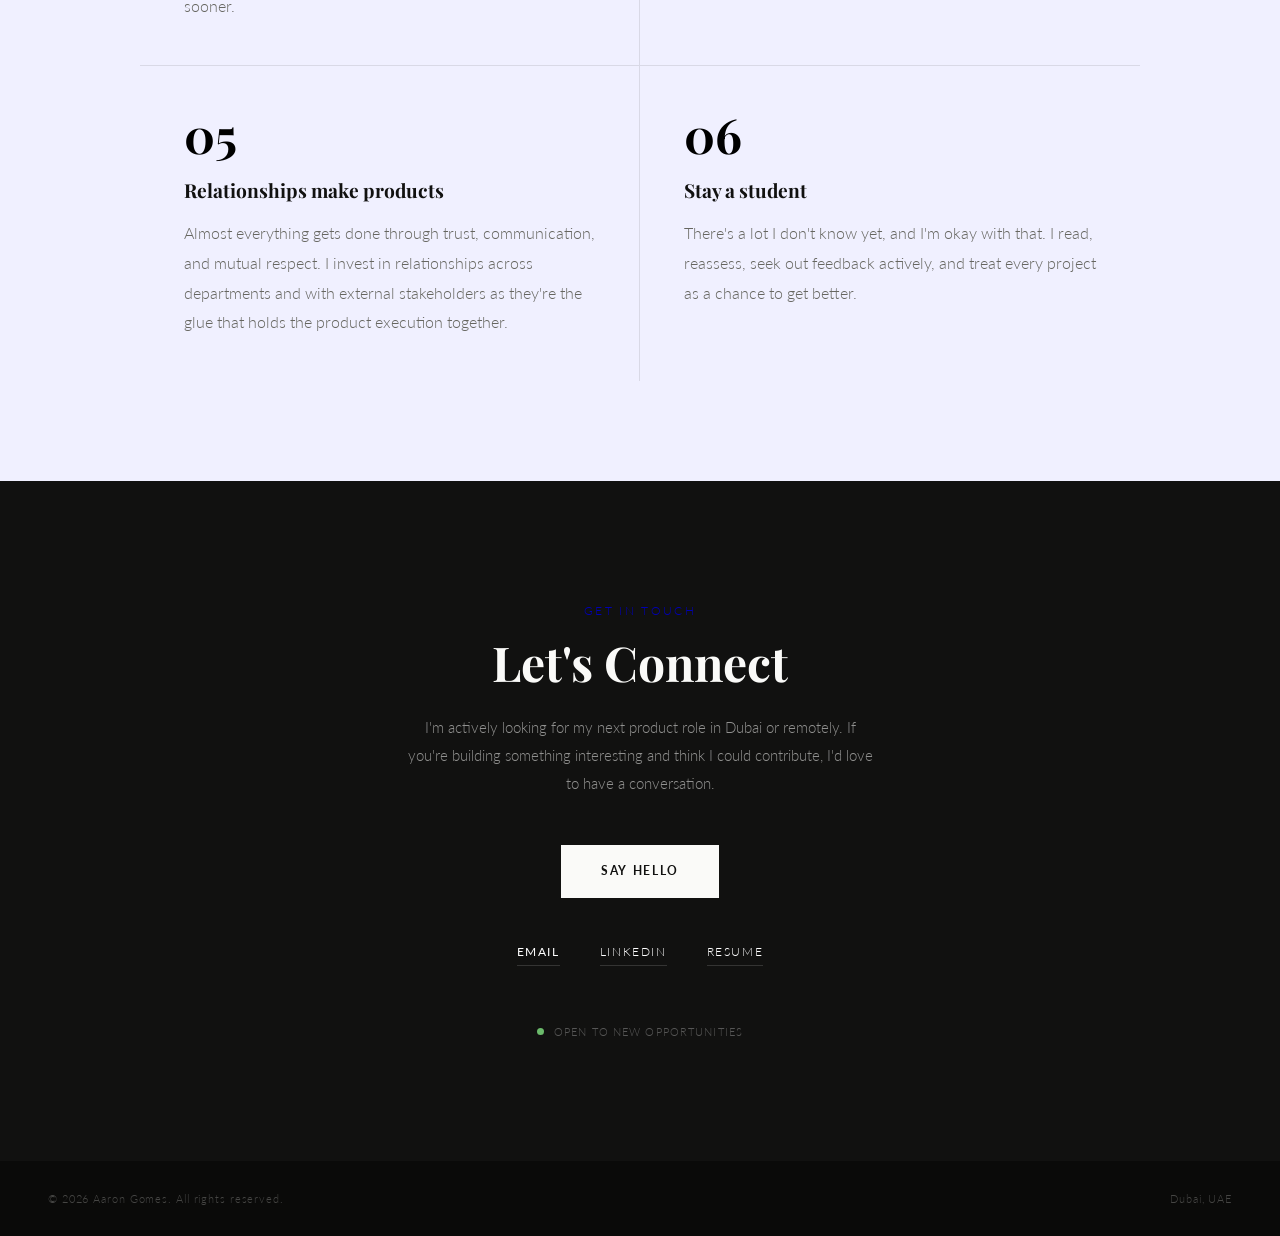
==== commit 5bbc6a6e: "Add files via upload" ====
--- a/index.html
+++ b/index.html
@@ -27,7 +27,7 @@
   <div class="hero-content">
     <p class="hero-eyebrow">Dubai, UAE</p>
     <h1 class="hero-name">AARON<br>GOMES</h1>
-    <p class="hero-subtitle">Product Executive.&nbsp; Curious by nature.&nbsp; Builder by choice.</p>
+    <p class="hero-subtitle">Product Executive.&nbsp; Aspiring Polymath.&nbsp; Builder by choice.</p>
   </div>
   <div class="hero-scroll">
     <div class="hero-scroll-line"></div>
@@ -181,7 +181,7 @@
   </a>
 
   <!-- Item 3 -->
-  <a href="Projects.html" target="_blank" class="work-link">
+  <a href="Projects.html" class="work-link">
   <div class="work-item">
     <div class="work-visual" style="background: #00001a;">
       <div class="work-visual-inner">
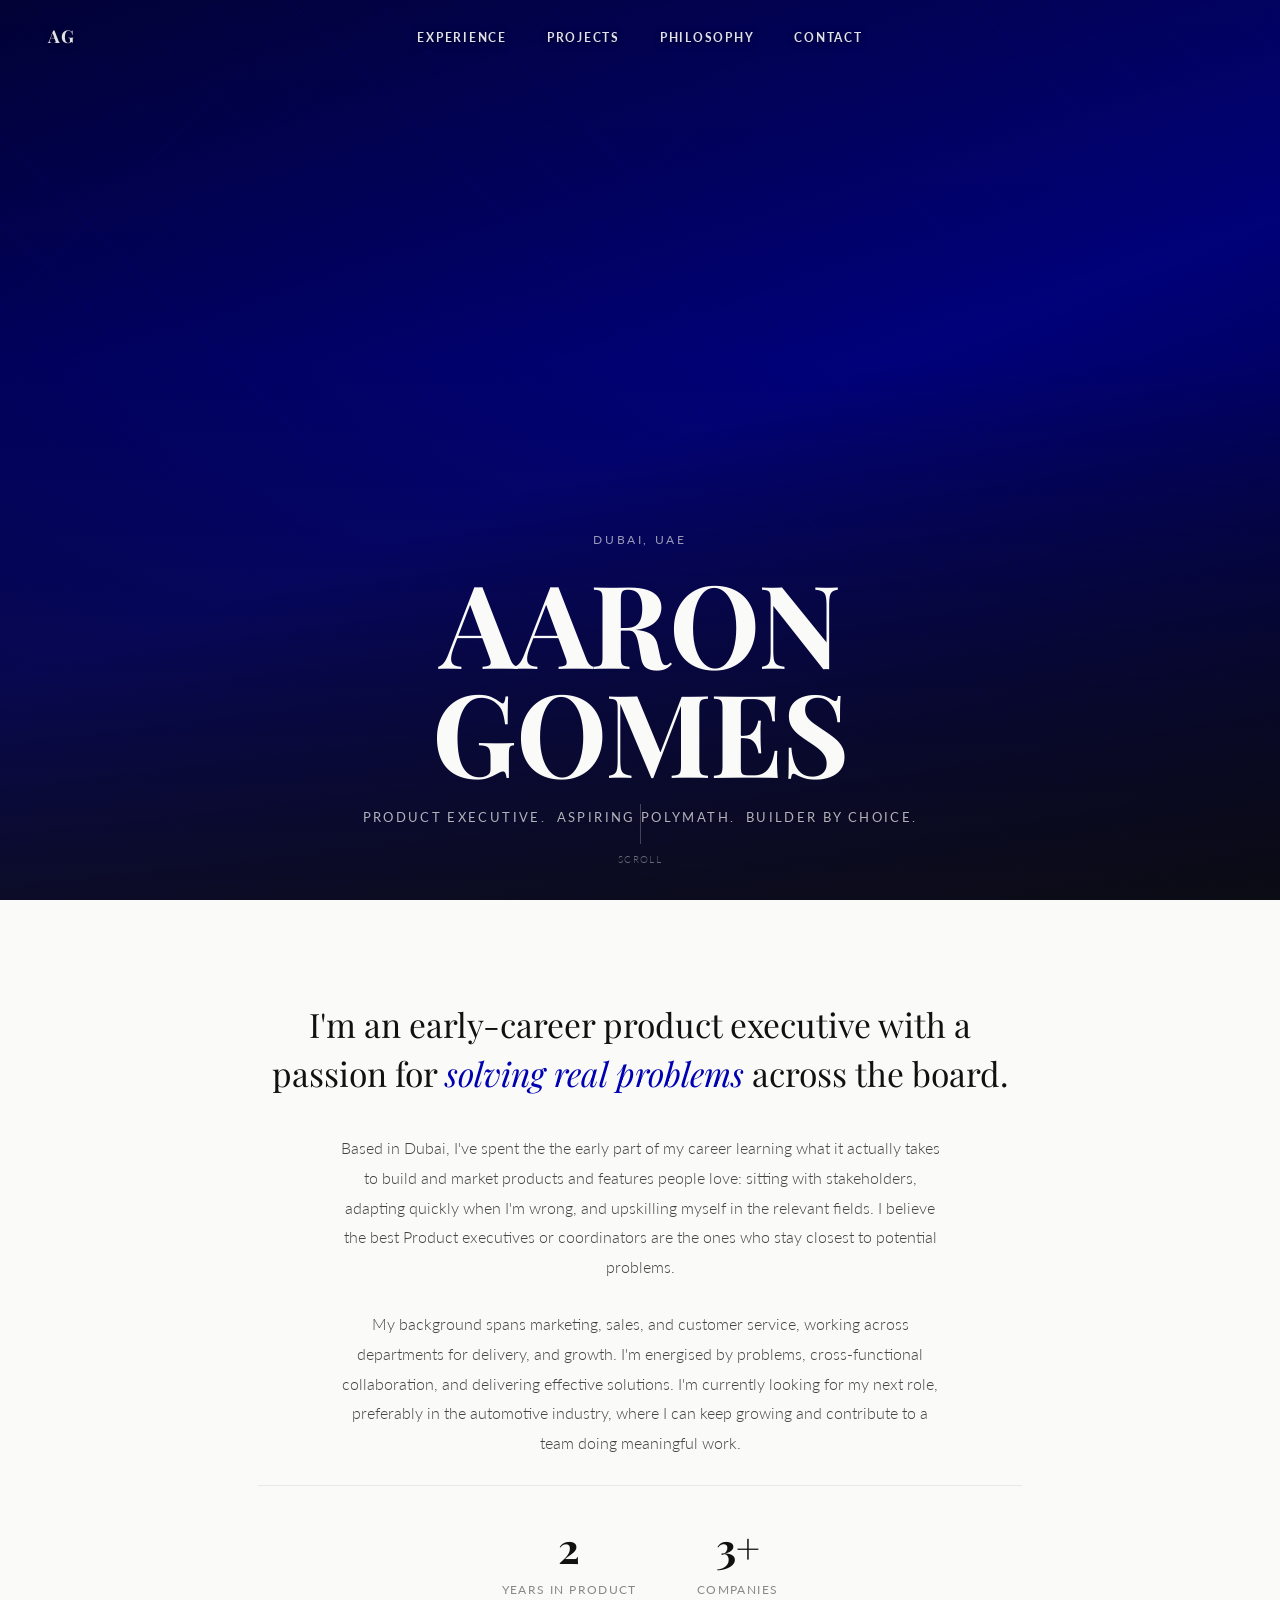
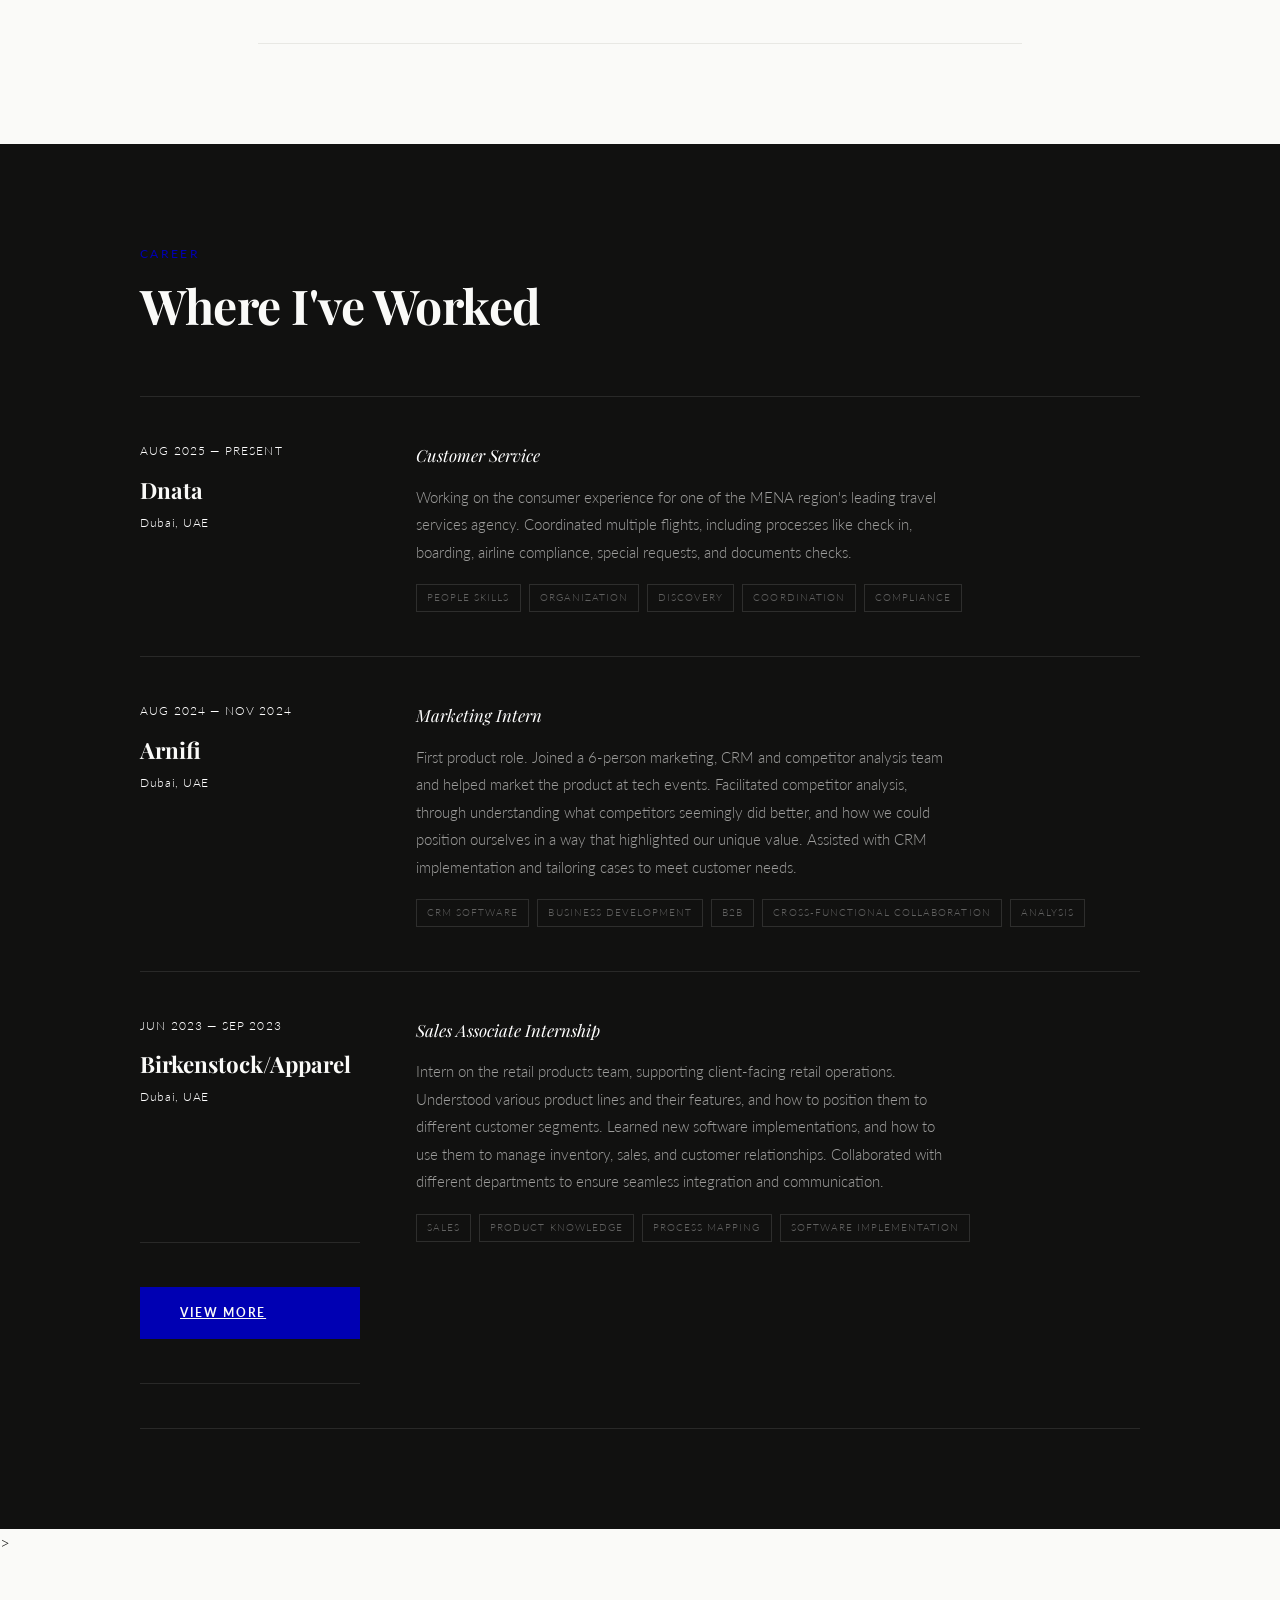
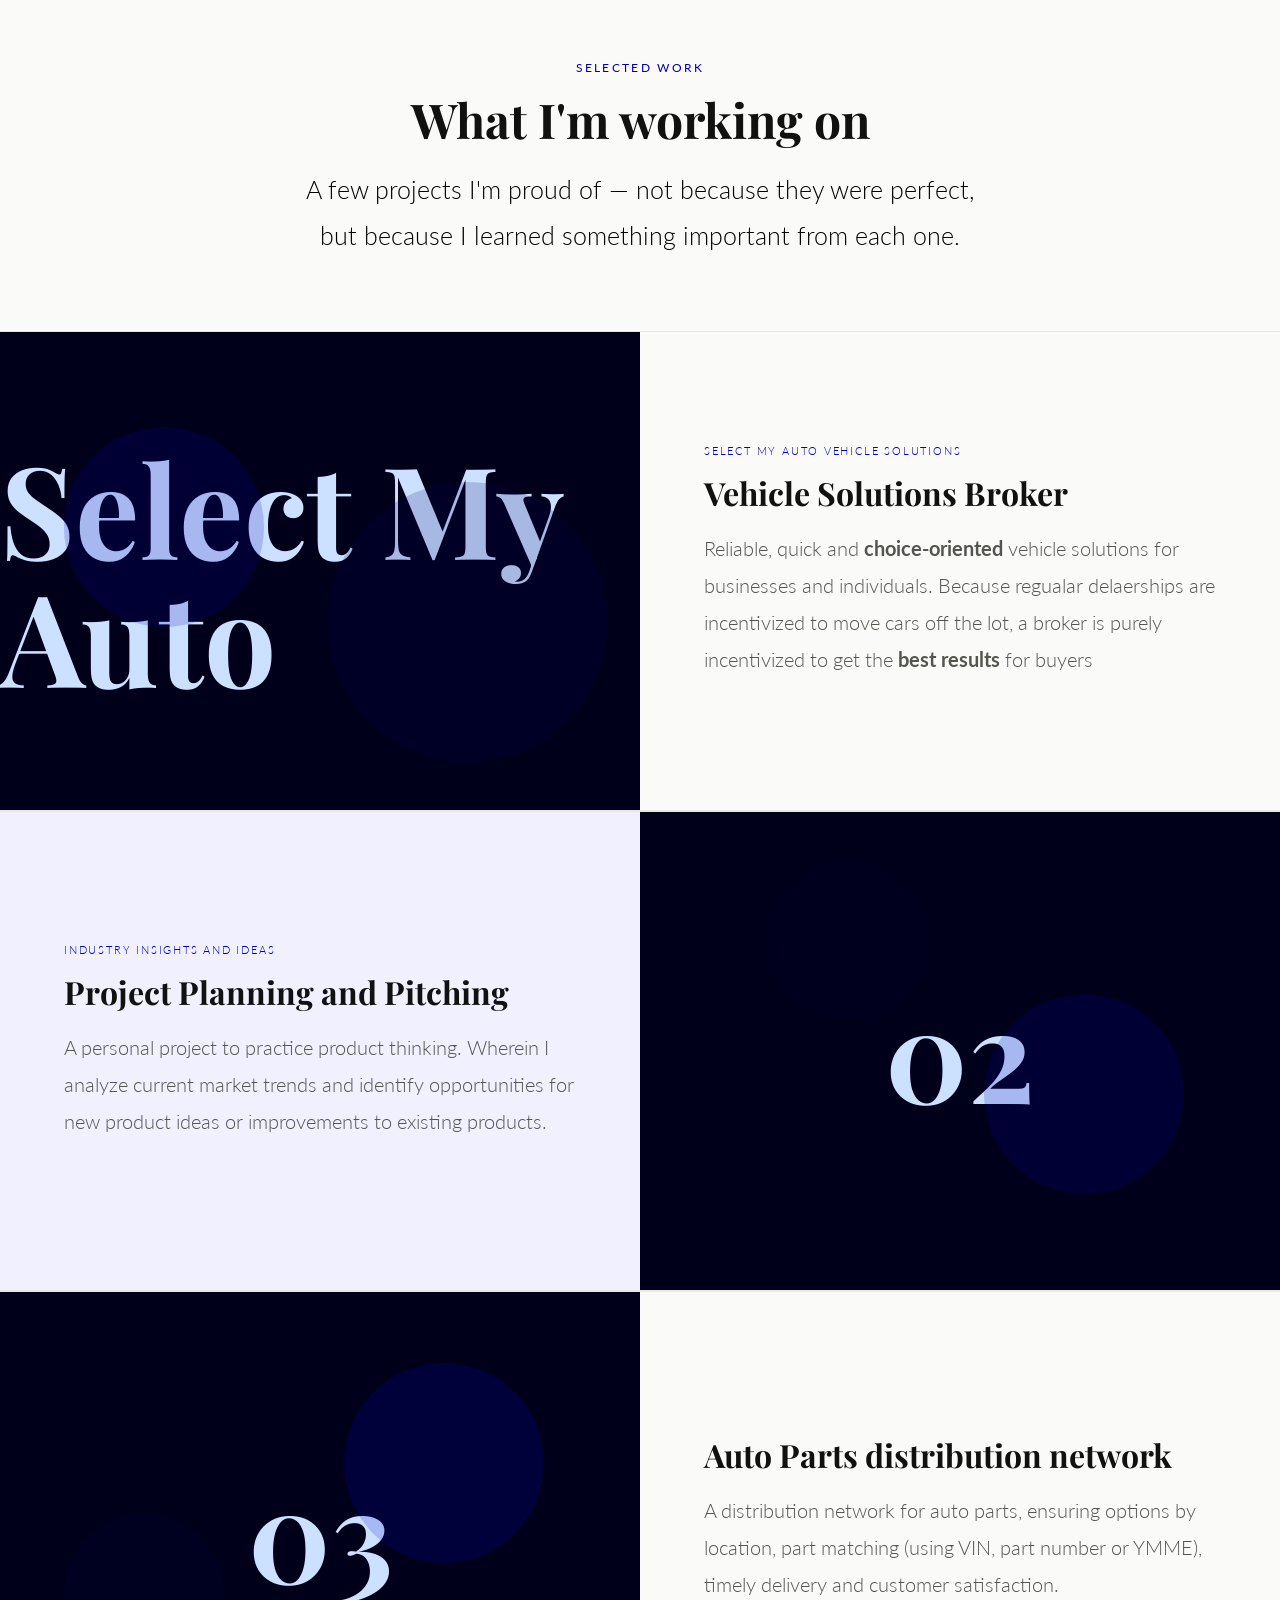
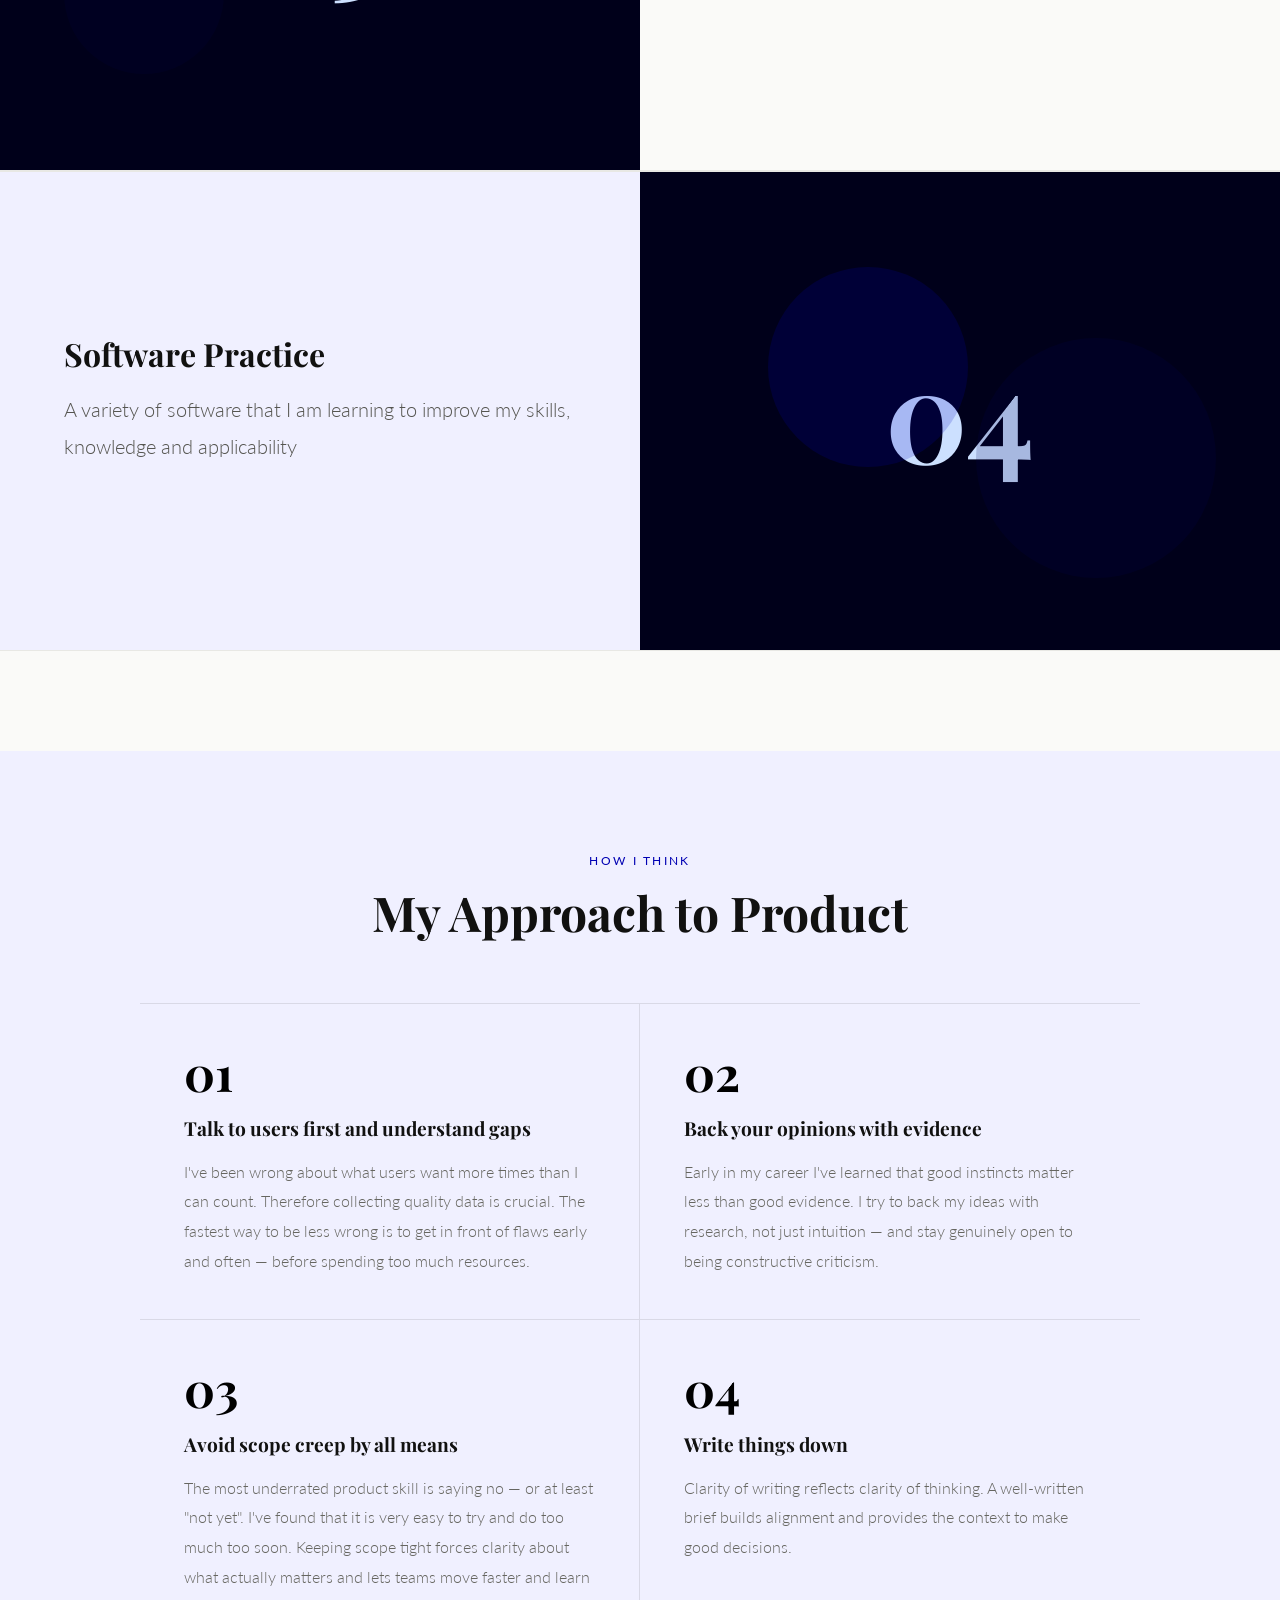
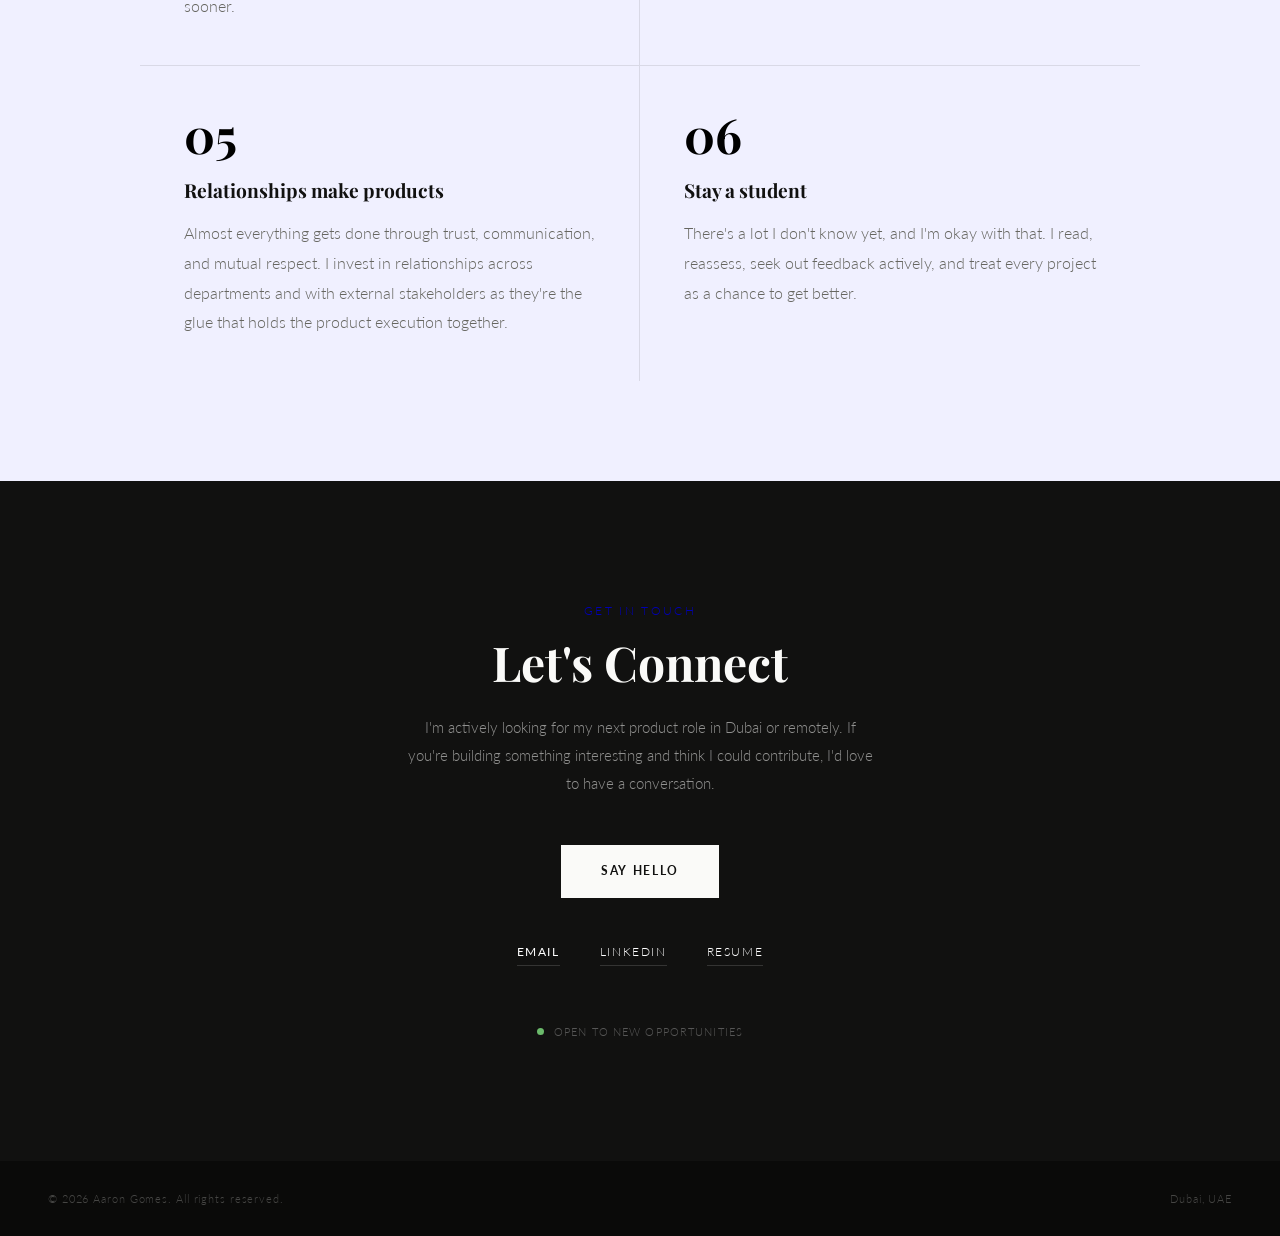
==== commit 36ca63ee: "Add files via upload" ====
--- a/index.html
+++ b/index.html
@@ -164,40 +164,41 @@
   </a>
 
   <!-- Item 2 -->
-  <a href="" target="_blank" class="work-link">
+  <a href="Projects.html" class="work-link">
   <div class="work-item reverse">
     <div class="work-visual" style="background: #00001a;">
       <div class="work-visual-inner">
         <div class="work-visual-num">02</div>
-        <div class="work-visual-accent" style="background: #0000cc; top: 15%; right: 15%;"></div>
-        <div class="work-visual-accent" style="background: #000044; bottom: 20%; left: 10%; width:160px; height:160px;"></div>
+        <div class="work-visual-accent" style="background: #0000aa; bottom: 20%; right: 15%;"></div>
+        <div class="work-visual-accent" style="background: #000033; top: 10%; left: 20%; width:160px; height:160px;"></div>
       </div>
     </div>
     <div class="work-content">
-      <h3 class="work-title">Auto Parts distribution network</h3>
-      <p class="work-desc">A distribution network for auto parts, ensuring options by location, part matching (using VIN, part number or YMME), timely delivery and customer satisfaction.</p>
+      <p class="work-eyebrow">Industry insights and ideas</p>
+      <h3 class="work-title">Project Planning and Pitching</h3>
+      <p class="work-desc">A personal project to practice product thinking. Wherein I analyze current market trends and identify opportunities for new product ideas or improvements to existing products.</p>
     </div>
   </div>
   </a>
 
   <!-- Item 3 -->
-  <a href="Projects.html" class="work-link">
+  <a href="" target="_blank" class="work-link">
   <div class="work-item">
     <div class="work-visual" style="background: #00001a;">
       <div class="work-visual-inner">
         <div class="work-visual-num">03</div>
-        <div class="work-visual-accent" style="background: #0000aa; bottom: 20%; right: 15%;"></div>
-        <div class="work-visual-accent" style="background: #000033; top: 10%; left: 20%; width:160px; height:160px;"></div>
+        <div class="work-visual-accent" style="background: #0000cc; top: 15%; right: 15%;"></div>
+        <div class="work-visual-accent" style="background: #000044; bottom: 20%; left: 10%; width:160px; height:160px;"></div>
       </div>
     </div>
     <div class="work-content">
-      <p class="work-eyebrow">Industry insights and ideas</p>
-      <h3 class="work-title">Project Planning and Pitching</h3>
-      <p class="work-desc">A personal project to practice product thinking. Wherein I analyze current market trends and identify opportunities for new product ideas or improvements to existing products.</p>
+      <h3 class="work-title">Auto Parts distribution network</h3>
+      <p class="work-desc">A distribution network for auto parts, ensuring options by location, part matching (using VIN, part number or YMME), timely delivery and customer satisfaction.</p>
     </div>
   </div>
   </a>
 
+  
   <!-- Item 4 -->
   <a href="" target="_blank" class="work-link">
   <div class="work-item reverse">
@@ -209,8 +210,8 @@
       </div>
     </div>
     <div class="work-content">
-      <h3 class="work-title">Enterprise Resource Planning (Practice)</h3>
-      <p class="work-desc">A practice project to understand the complexities of enterprise resource planning systems and their implementation. Where I create and implement scenarios for different business use cases.</p>
+      <h3 class="work-title">Software Practice</h3>
+      <p class="work-desc">A variety of software that I am learning to improve my skills, knowledge and applicability</p>
     </div>
   </div>
   </a>
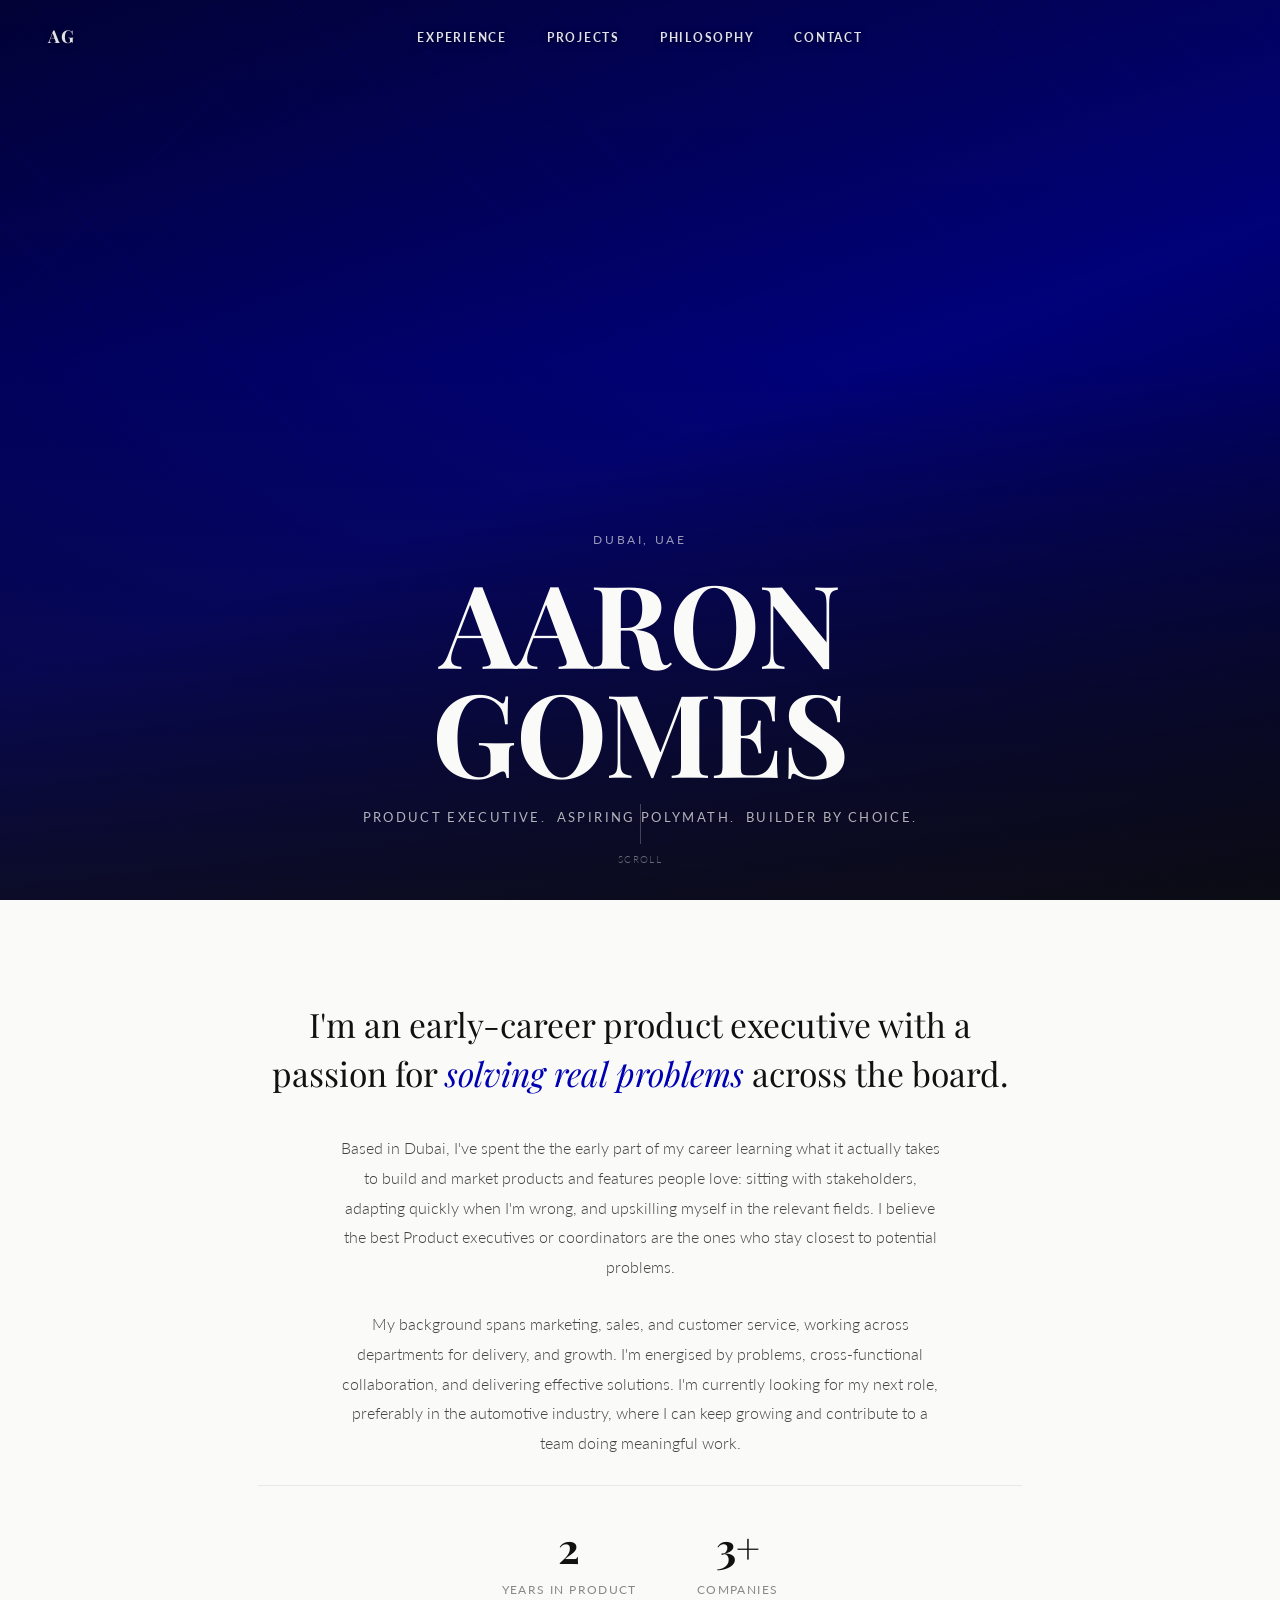
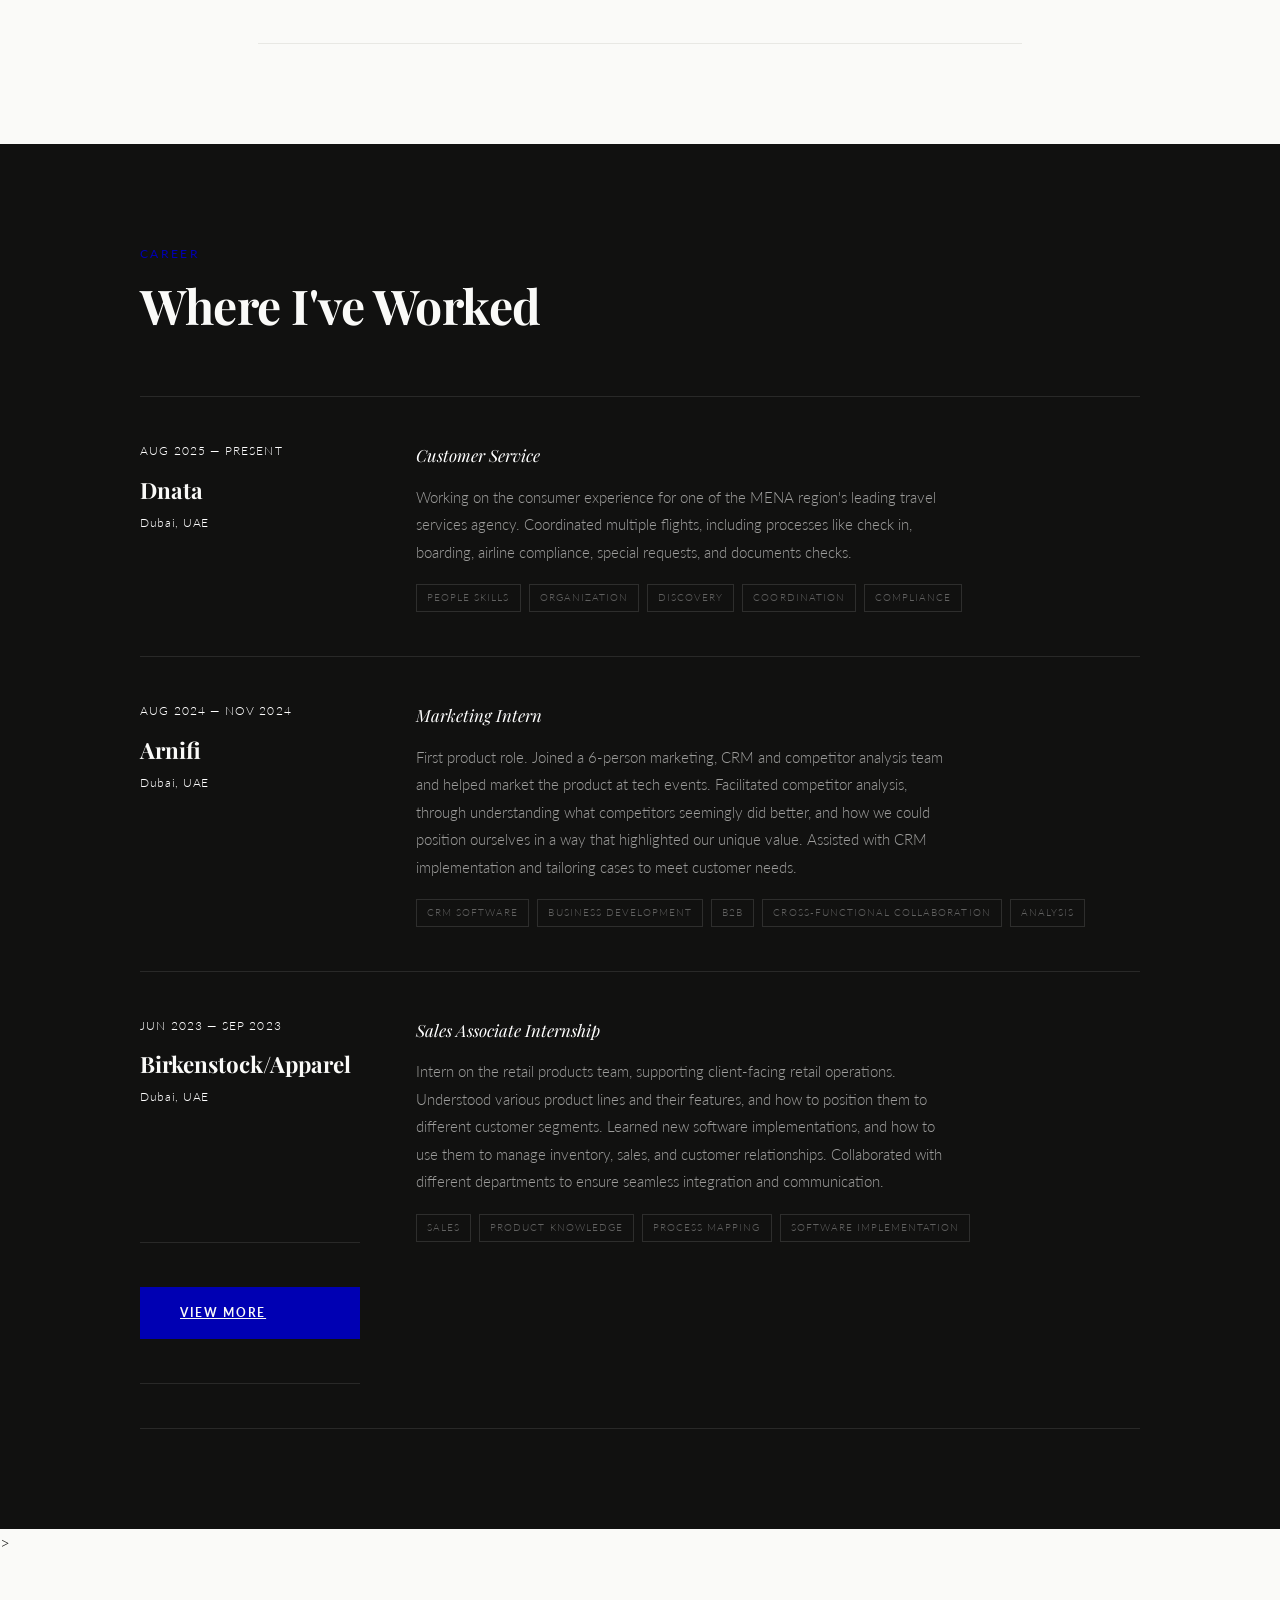
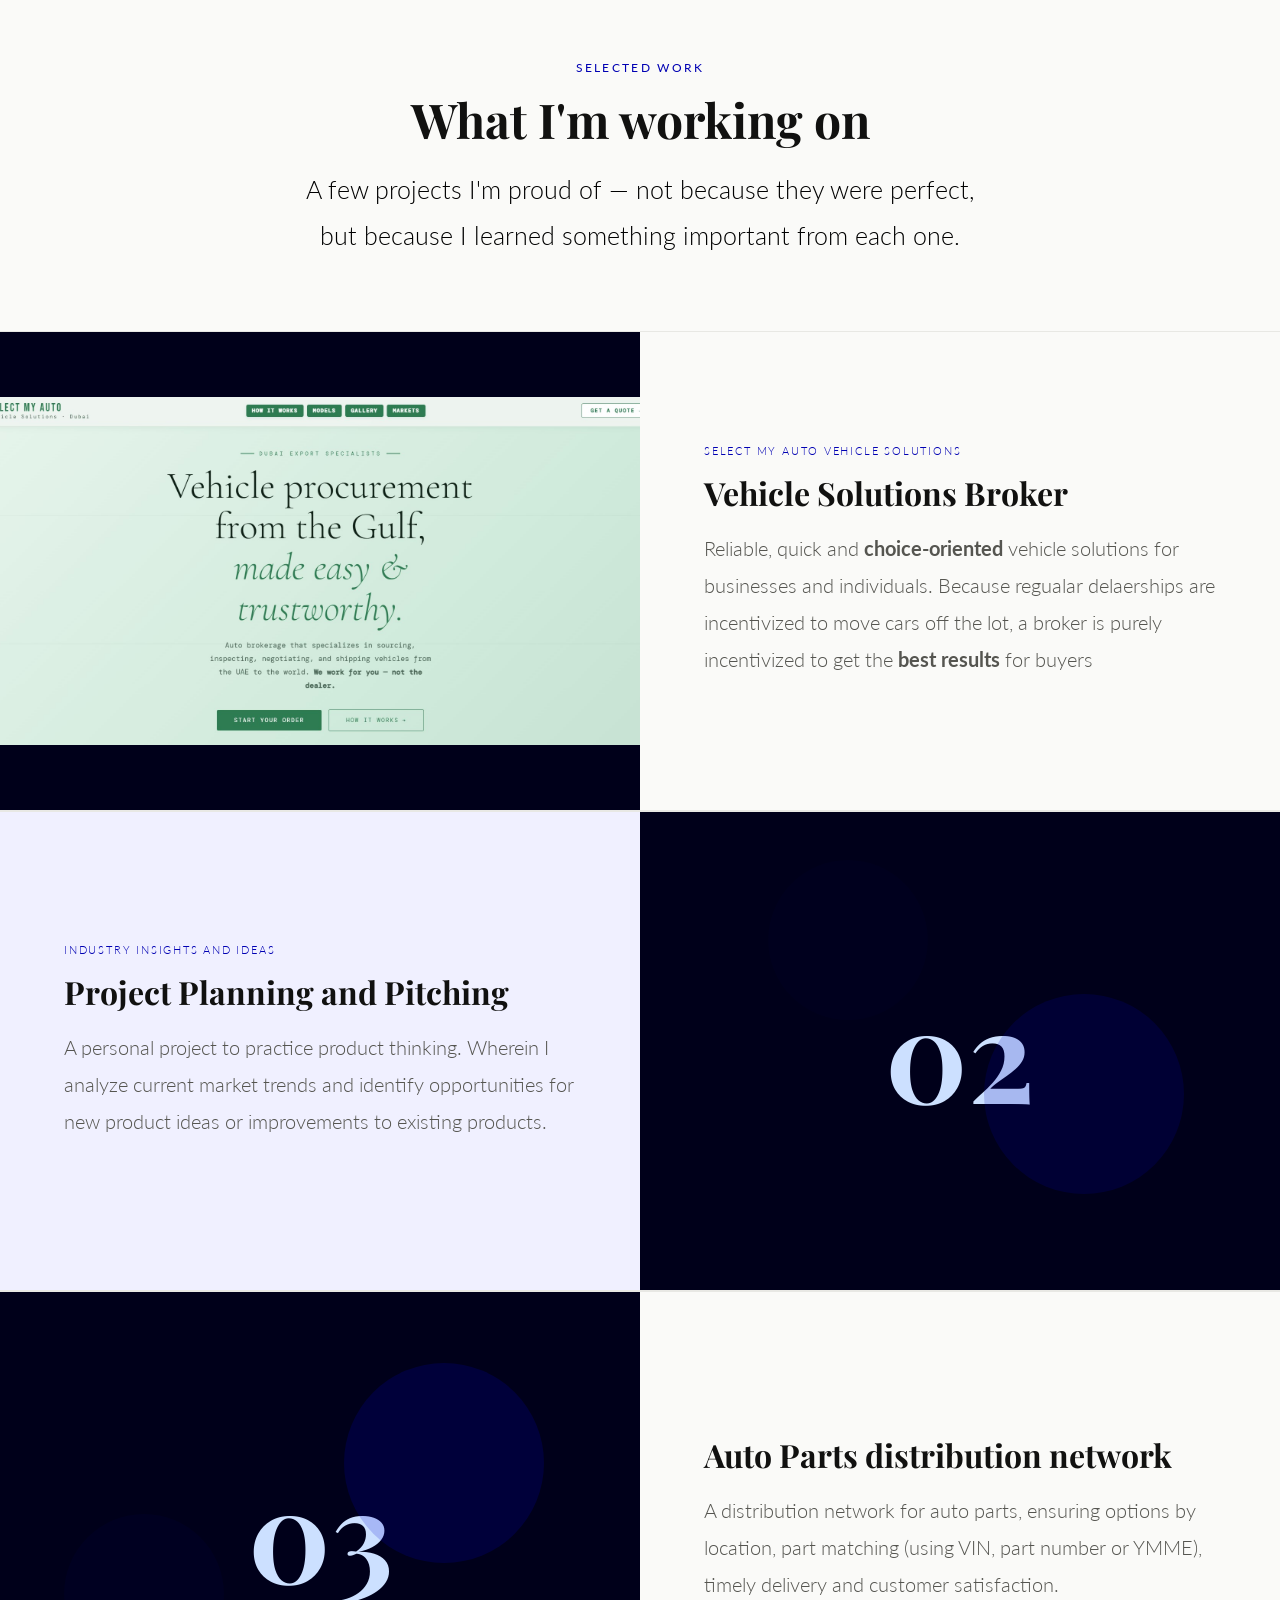
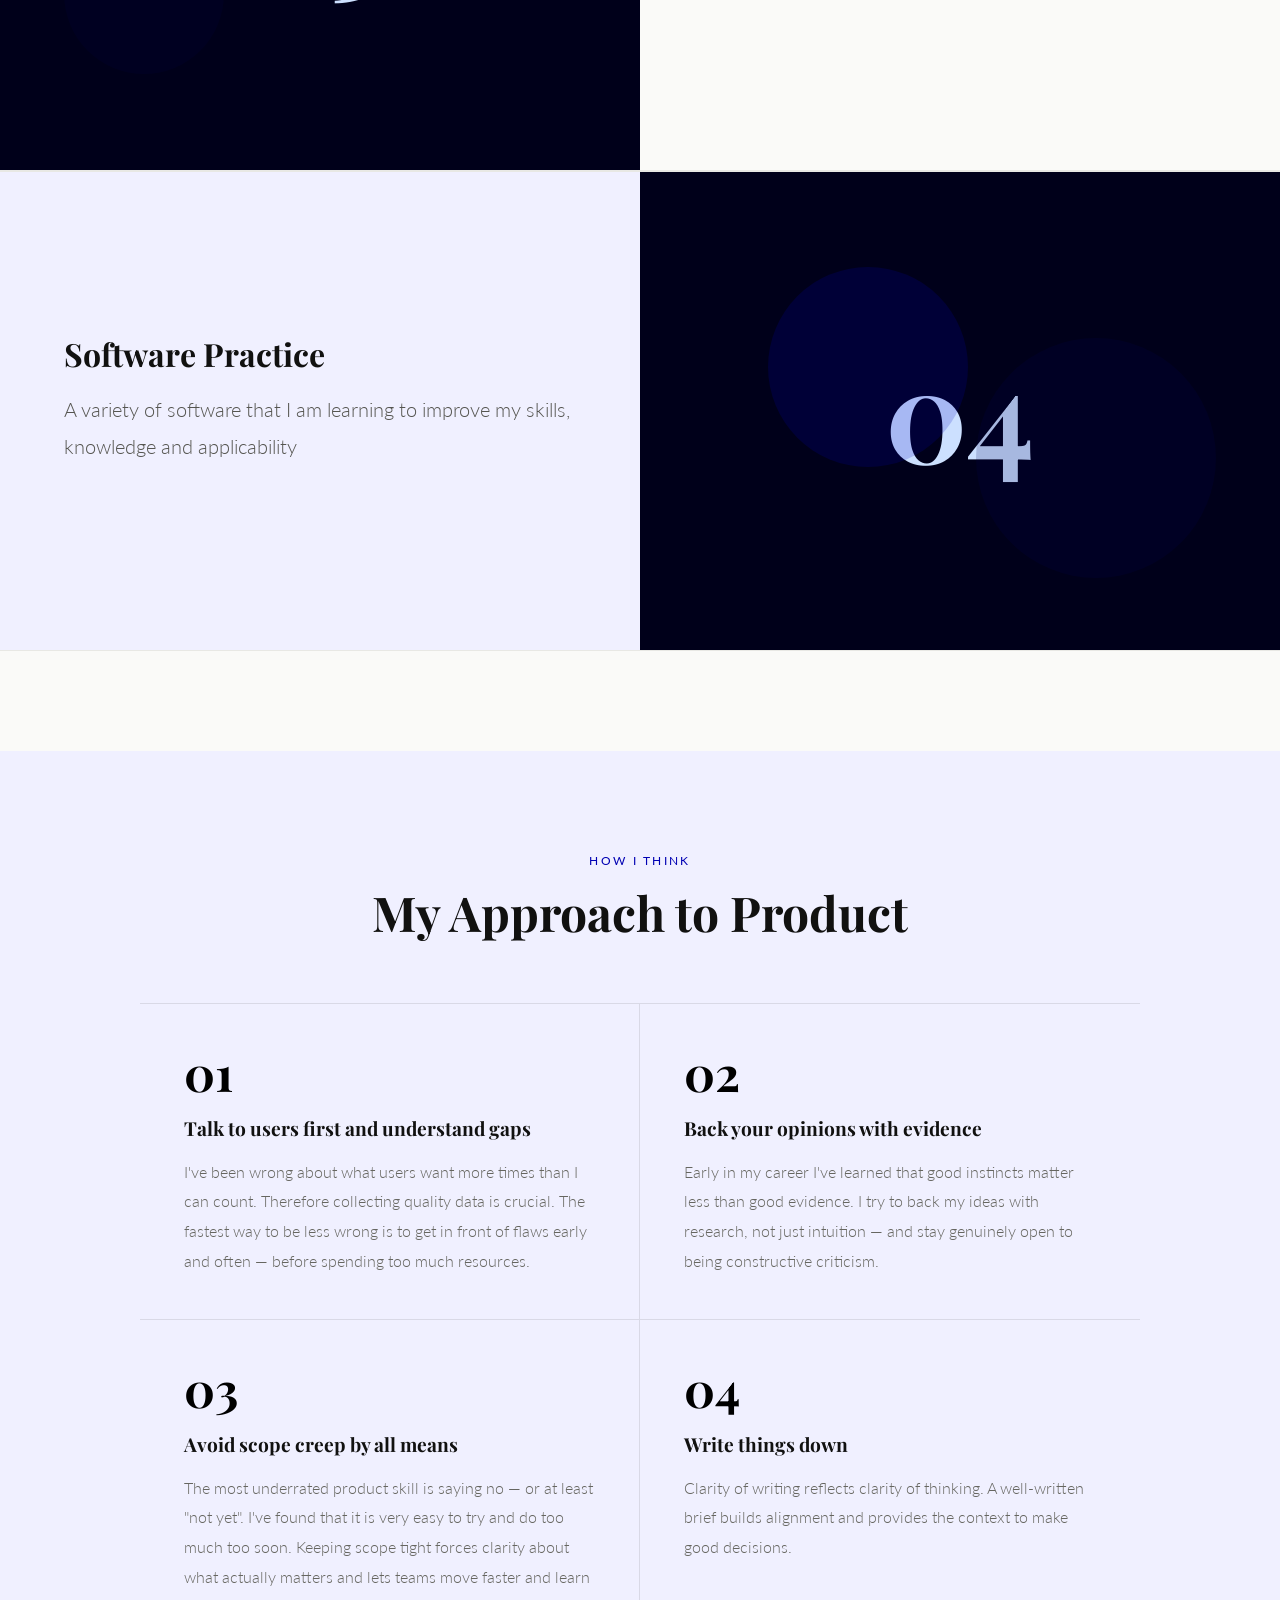
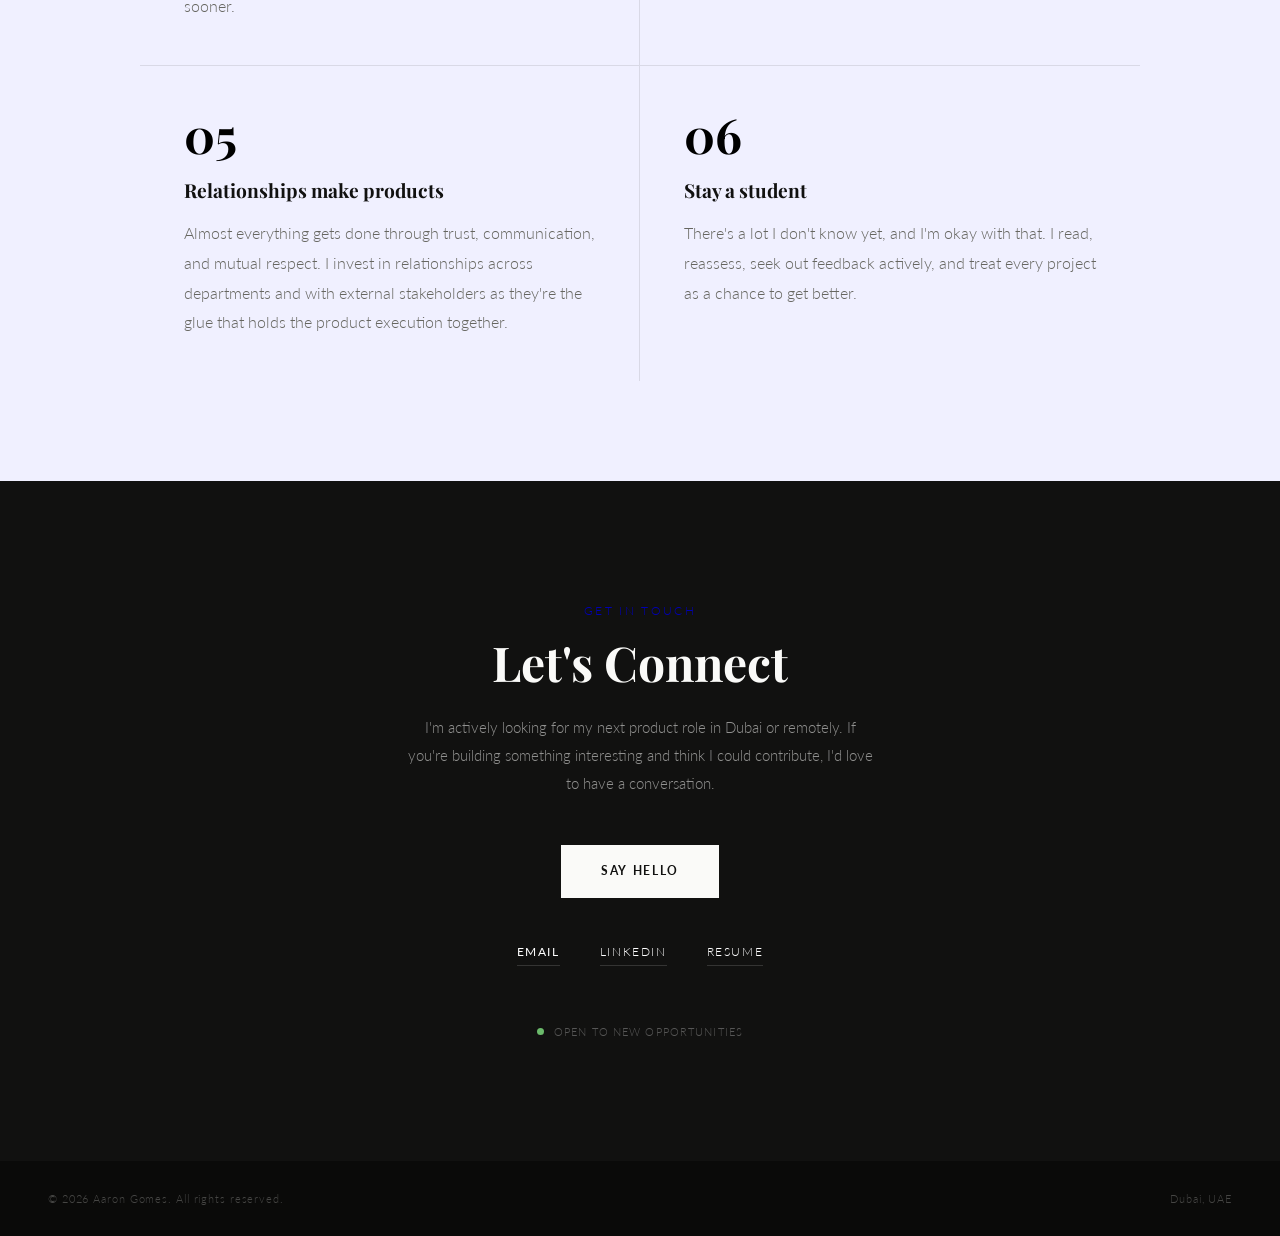
==== commit 8d5acf83: "Add files via upload" ====
--- a/index.html
+++ b/index.html
@@ -145,13 +145,11 @@
   </div>
 
   <!-- Item 1 -->
-  <a href="C:\Users\aaron\Desktop\Web Design\Select My Auto\Code\index.html" target="_blank" class="work-link">
+  <a href="/Select My Auto Profile/vehicle-brokerage.html" class="work-link">
   <div class="work-item">
     <div class="work-visual" style="background: #00001a;">
       <div class="work-visual-inner">
-        <div class="work-visual-num">Select My Auto</div>
-        <div class="work-visual-accent" style="background: #0000b3; top: 20%; left: 10%;"></div>
-        <div class="work-visual-accent" style="background: #000066; bottom: 10%; right: 5%; width:280px; height:280px;"></div>
+        <img src="/Media/SelectMyAuto.jpg" alt="Project screenshot" style="width: 700px; object-fit: cover; border-radius: 8px;">
       </div>
     </div>
     <div class="work-content">
@@ -164,7 +162,7 @@
   </a>
 
   <!-- Item 2 -->
-  <a href="Projects.html" class="work-link">
+  <a href="/Projects Profile/Projects.html" class="work-link">
   <div class="work-item reverse">
     <div class="work-visual" style="background: #00001a;">
       <div class="work-visual-inner">
